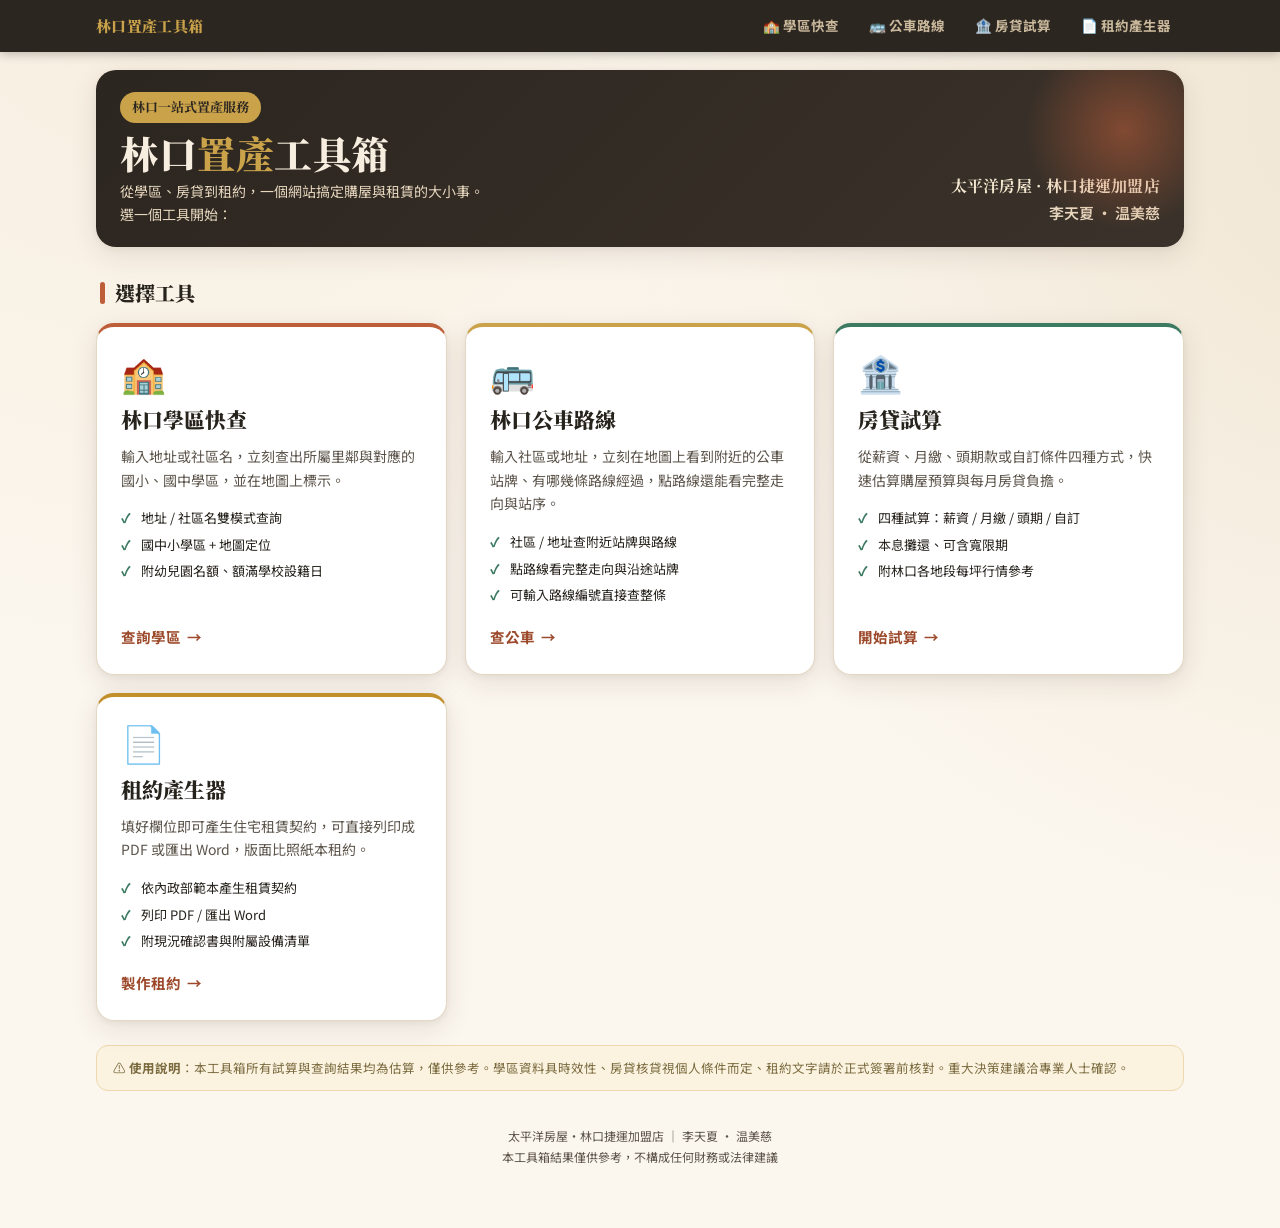
==== index.html @ cf3971d1 "網域:分享預覽卡og:url與備用網址改用自訂網域 swcasa.com(同步自 dev a373d3e)" ====
<!DOCTYPE html>
<html lang="zh-Hant">
<head>
<meta charset="UTF-8">
<meta name="viewport" content="width=device-width, initial-scale=1.0">
<title>林口置產工具箱 — 一站式置產服務</title>
<!-- 搜尋引擎描述 + LINE/FB 分享預覽卡（Open Graph） -->
<meta name="description" content="學區快查、公車路線、房貸試算、租約產生器，一個網站搞定林口購屋與租賃的大小事。太平洋房屋・林口捷運加盟店。">
<meta property="og:type" content="website">
<meta property="og:site_name" content="林口置產工具箱">
<meta property="og:locale" content="zh_TW">
<meta property="og:title" content="林口置產工具箱 — 一站式置產服務">
<meta property="og:description" content="學區快查、公車路線、房貸試算、租約產生器，一個網站搞定林口購屋與租賃的大小事。">
<meta property="og:url" content="https://swcasa.com/">
<link rel="preconnect" href="https://fonts.googleapis.com">
<link rel="preconnect" href="https://fonts.gstatic.com" crossorigin>
<link href="https://fonts.googleapis.com/css2?family=Noto+Sans+TC:wght@400;500;700;900&family=Noto+Serif+TC:wght@600;700;900&display=swap" rel="stylesheet">
<link rel="stylesheet" href="style.css">
<!-- 網站圖示：瀏覽器分頁小圖＋手機「加入主畫面」圖示；theme-color＝手機瀏覽器上方框色 -->
<link rel="icon" type="image/svg+xml" href="img/favicon.svg">
<link rel="apple-touch-icon" href="img/apple-touch-icon.png">
<meta name="theme-color" content="#BD5E39">
<!-- 流量統計（GoatCounter）：匿名計數、無 cookie；只在正式網站計數，本機 file:// 測試不會灌水 -->
<script>
if(location.protocol==='https:'){
  var _gc=document.createElement('script');
  _gc.async=true; _gc.src='https://gc.zgo.at/count.js';
  _gc.setAttribute('data-goatcounter','https://linkou-toolbox.goatcounter.com/count');
  document.head.appendChild(_gc);
}
</script>
<script>
/* 防同業以 iframe 內嵌冒用本工具（與學區頁一致） */
(function(){
  if(window.top===window.self)return;
  try{ if(window.top.location.hostname!==location.hostname){ window.top.location.href=location.href; } }
  catch(e){ window.top.location.href=location.href; }
})();
</script>
<style>
  /* 工具集首頁 — 工具卡片牆（沿用全站設計系統，僅補排版） */
  .tools-intro{font-size:14px;color:var(--ink-soft);margin:0 4px 4px;max-width:54ch}

  .tools-grid{display:grid;grid-template-columns:repeat(auto-fit,minmax(270px,1fr));gap:18px;margin-top:6px}

  /* 整張卡可點：用 <a> 包整張，hover 上浮 */
  .tool-card{display:flex;flex-direction:column;padding:26px 24px;text-decoration:none;color:inherit;
    border-top:4px solid var(--clay);transition:transform .18s, box-shadow .18s}
  .tool-card:hover{transform:translateY(-4px);box-shadow:0 14px 36px rgba(60,44,28,.16)}

  /* 三個工具各自的頂條色，呼應全站色系 */
  .tool-card.t-school{border-top-color:var(--clay)}
  .tool-card.t-bus{border-top-color:var(--gold)}
  .tool-card.t-loan{border-top-color:var(--teal)}
  .tool-card.t-rent{border-top-color:var(--amber)}

  .tool-card .tc-icon{font-size:36px;line-height:1;margin-bottom:14px}
  .tool-card h3{font-family:var(--serif);font-weight:900;font-size:21px;color:var(--ink);margin-bottom:8px}
  .tool-card .tc-desc{font-size:14px;color:var(--ink-soft);line-height:1.7;margin-bottom:16px}

  .tool-card ul{list-style:none;margin:0 0 20px;display:flex;flex-direction:column;gap:7px}
  .tool-card li{font-size:13px;color:var(--ink);padding-left:20px;position:relative;line-height:1.5}
  .tool-card li::before{content:"✓";position:absolute;left:0;top:0;color:var(--teal);font-weight:900}

  .tool-card .tc-go{margin-top:auto;font-weight:700;font-size:14.5px;color:var(--clay-d);
    display:inline-flex;align-items:center;gap:6px}
  .tool-card .tc-go .arr{transition:transform .18s}
  .tool-card:hover .tc-go .arr{transform:translateX(4px)}
</style>
</head>
<body>

<!-- 全站導覽列 -->
<nav class="site-nav">
  <div class="nav-inner">
    <a href="./" class="nav-logo">林口置產工具箱</a>
    <div class="nav-links">
      <a href="school/">🏫 學區快查</a>
      <a href="bus/">🚌 公車路線</a>
      <a href="mortgage/">🏦 房貸試算</a>
      <a href="rent/">📄 租約產生器</a>
    </div>
  </div>
</nav>

<div class="wrap">

  <header class="hero">
    <div>
      <span class="badge">林口一站式置產服務</span>
      <h1>林口<span class="mk">置產</span>工具箱</h1>
      <p>從學區、房貸到租約，一個網站搞定購屋與租賃的大小事。選一個工具開始：</p>
    </div>
    <div class="yr">
      <span class="yr-biz">太平洋房屋 · 林口捷運加盟店</span><span class="yr-nm">李天夏 · 温美慈</span>
    </div>
  </header>

  <div class="sec-title"><span class="bar"></span>選擇工具</div>

  <div class="tools-grid">

    <!-- 學區快查 -->
    <a class="panel tool-card t-school" href="school/">
      <div class="tc-icon">🏫</div>
      <h3>林口學區快查</h3>
      <div class="tc-desc">輸入地址或社區名，立刻查出所屬里鄰與對應的國小、國中學區，並在地圖上標示。</div>
      <ul>
        <li>地址 / 社區名雙模式查詢</li>
        <li>國中小學區 + 地圖定位</li>
        <li>附幼兒園名額、額滿學校設籍日</li>
      </ul>
      <span class="tc-go">查詢學區 <span class="arr">→</span></span>
    </a>

    <!-- 公車路線 -->
    <a class="panel tool-card t-bus" href="bus/">
      <div class="tc-icon">🚌</div>
      <h3>林口公車路線</h3>
      <div class="tc-desc">輸入社區或地址，立刻在地圖上看到附近的公車站牌、有哪幾條路線經過，點路線還能看完整走向與站序。</div>
      <ul>
        <li>社區 / 地址查附近站牌與路線</li>
        <li>點路線看完整走向與沿途站牌</li>
        <li>可輸入路線編號直接查整條</li>
      </ul>
      <span class="tc-go">查公車 <span class="arr">→</span></span>
    </a>

    <!-- 房貸試算 -->
    <a class="panel tool-card t-loan" href="mortgage/">
      <div class="tc-icon">🏦</div>
      <h3>房貸試算</h3>
      <div class="tc-desc">從薪資、月繳、頭期款或自訂條件四種方式，快速估算購屋預算與每月房貸負擔。</div>
      <ul>
        <li>四種試算：薪資 / 月繳 / 頭期 / 自訂</li>
        <li>本息攤還、可含寬限期</li>
        <li>附林口各地段每坪行情參考</li>
      </ul>
      <span class="tc-go">開始試算 <span class="arr">→</span></span>
    </a>

    <!-- 租約產生器 -->
    <a class="panel tool-card t-rent" href="rent/">
      <div class="tc-icon">📄</div>
      <h3>租約產生器</h3>
      <div class="tc-desc">填好欄位即可產生住宅租賃契約，可直接列印成 PDF 或匯出 Word，版面比照紙本租約。</div>
      <ul>
        <li>依內政部範本產生租賃契約</li>
        <li>列印 PDF / 匯出 Word</li>
        <li>附現況確認書與附屬設備清單</li>
      </ul>
      <span class="tc-go">製作租約 <span class="arr">→</span></span>
    </a>

  </div>

  <div class="disc" style="margin-top:24px">
    ⚠️ <b>使用說明</b>：本工具箱所有試算與查詢結果均為估算，僅供參考。學區資料具時效性、房貸核貸視個人條件而定、租約文字請於正式簽署前核對。重大決策建議洽專業人士確認。
  </div>

  <footer>
    太平洋房屋・林口捷運加盟店 ｜ 李天夏 · 温美慈<br>
    本工具箱結果僅供參考，不構成任何財務或法律建議
  </footer>

</div><!-- /wrap -->

<script src="internal-nav.js"></script>
</body>
</html>
---- style.css ----
/* ================================================
   林口置產工具箱 — 共用樣式
   包含：設計系統 CSS 變數、全站導覽列、共用元件
   ================================================ */

/* 設計系統 — CSS 變數 */
:root {
  --bg:#FBF6EE; --bg2:#F4ECDF; --ink:#26221C; --ink-soft:#5C544A;
  --line:#E4D8C5; --card:#FFFFFF;
  --clay:#BD5E39; --clay-d:#9C4A2B; --teal:#3C7A62; --teal-d:#2E5F4C;
  --amber:#C2902B; --red:#B23F2A; --gold:#C9A24A;
  --shadow:0 8px 28px rgba(60,44,28,.10), 0 2px 6px rgba(60,44,28,.06);
  --serif:"Noto Serif TC",serif;
  --sans:"Noto Sans TC","PingFang TC","Microsoft JhengHei",sans-serif;
}
*,*::before,*::after{box-sizing:border-box;margin:0;padding:0}
html,body{background:var(--bg);color:var(--ink);font-family:var(--sans);line-height:1.6;-webkit-font-smoothing:antialiased}
body{background-image:radial-gradient(circle at 12% -5%,#F7EEDF 0,transparent 42%),radial-gradient(circle at 110% 8%,#F0E5D2 0,transparent 46%)}

/* 全站導覽列 */
.site-nav{background:#2C2620;position:sticky;top:0;z-index:200;box-shadow:0 2px 10px rgba(0,0,0,.25)}
.nav-inner{max-width:1120px;margin:0 auto;padding:0 16px;display:flex;align-items:center;justify-content:space-between;height:52px}
.nav-logo{font-family:var(--serif);font-weight:900;font-size:15px;color:var(--gold);text-decoration:none;letter-spacing:.3px;flex-shrink:0}
.nav-links{display:flex;gap:4px;overflow-x:auto;min-width:0;-webkit-overflow-scrolling:touch;scrollbar-width:none}
.nav-links::-webkit-scrollbar{display:none}/* 手機:導覽列過寬時自己橫向滑動,不撐寬整頁 */
.nav-links a{color:#C9B89B;text-decoration:none;font-size:13.5px;font-weight:700;padding:6px 13px;border-radius:8px;transition:.15s;white-space:nowrap}
.nav-links a:hover{color:#F7EEDF;background:rgba(255,255,255,.08)}
.nav-links a.active{color:var(--gold);background:rgba(201,162,74,.15)}

/* 主容器 */
.wrap{max-width:1120px;margin:0 auto;padding:18px 16px 60px}

/* Hero 標頭 */
header.hero{display:flex;align-items:flex-end;justify-content:space-between;gap:16px;flex-wrap:wrap;
  padding:22px 24px;border-radius:20px;background:linear-gradient(135deg,#2C2620,#3a322a);
  color:#F7EEDF;box-shadow:var(--shadow);position:relative;overflow:hidden}
header.hero::after{content:"";position:absolute;right:-40px;top:-40px;width:200px;height:200px;border-radius:50%;
  background:radial-gradient(circle,rgba(189,94,57,.55),transparent 70%)}
.hero h1{font-family:var(--serif);font-weight:900;font-size:clamp(24px,5vw,38px);letter-spacing:.5px;line-height:1.15}
.hero h1 .mk{color:var(--gold)}
.hero p{color:#E7D7BE;font-size:14px;margin-top:6px;max-width:46ch}
.hero .badge{font-family:var(--serif);font-size:13px;font-weight:700;color:#2C2620;background:var(--gold);
  padding:5px 12px;border-radius:999px;display:inline-block;align-self:flex-start;margin-bottom:8px}
.hero .yr{text-align:right;line-height:1.6;color:#E7D7BE}
.hero .yr .yr-biz{display:block;font-family:var(--serif);font-size:16px;font-weight:700;color:#F3E6CE;letter-spacing:.3px}
.hero .yr .yr-nm{display:block;font-size:15px;font-weight:600;color:#E7D7BE;margin-top:3px}

/* 卡片 */
.panel{background:var(--card);border:1px solid var(--line);border-radius:18px;box-shadow:var(--shadow)}

/* 表單通用元件 */
.field{flex:1 1 240px;min-width:0}
label.lbl{display:block;font-size:12.5px;font-weight:700;color:var(--clay-d);margin-bottom:6px;letter-spacing:.3px}
input[type=text],select,input[type=number]{width:100%;padding:12px 14px;border:1.5px solid var(--line);border-radius:12px;
  font-family:var(--sans);font-size:15px;background:#FFFDF9;color:var(--ink);outline:none;transition:.18s}
input:focus,select:focus{border-color:var(--clay);box-shadow:0 0 0 3px rgba(189,94,57,.14)}

.btn{border:none;cursor:pointer;font-family:var(--sans);font-weight:700;font-size:15px;padding:12px 20px;
  border-radius:12px;background:var(--clay);color:#fff;transition:.18s;white-space:nowrap}
.btn:hover{background:var(--clay-d)}
.btn.ghost{background:#fff;color:var(--clay-d);border:1.5px solid var(--line)}
.btn.ghost:hover{border-color:var(--clay)}
.hint{font-size:12.5px;color:var(--ink-soft);margin-top:10px}

/* 區塊標題 */
.sec-title{font-family:var(--serif);font-weight:900;font-size:20px;margin:30px 4px 14px;display:flex;align-items:center;gap:10px}
.sec-title .bar{width:5px;height:22px;background:var(--clay);border-radius:3px}

/* Toast 訊息 */
.toast{position:fixed;left:50%;bottom:26px;transform:translateX(-50%) translateY(20px);background:var(--ink);
  color:#fff;padding:11px 20px;border-radius:999px;font-size:14px;opacity:0;pointer-events:none;transition:.3s;z-index:9999}
.toast.show{opacity:1;transform:translateX(-50%) translateY(0)}

/* 免責聲明區塊 */
.disc{background:#FBF3E0;border:1px solid #EBD8AE;border-radius:12px;padding:12px 16px;font-size:12.5px;color:#7a6a3e;margin-top:14px}

/* Footer */
footer{margin-top:34px;font-size:12px;color:var(--ink-soft);text-align:center;line-height:1.8}
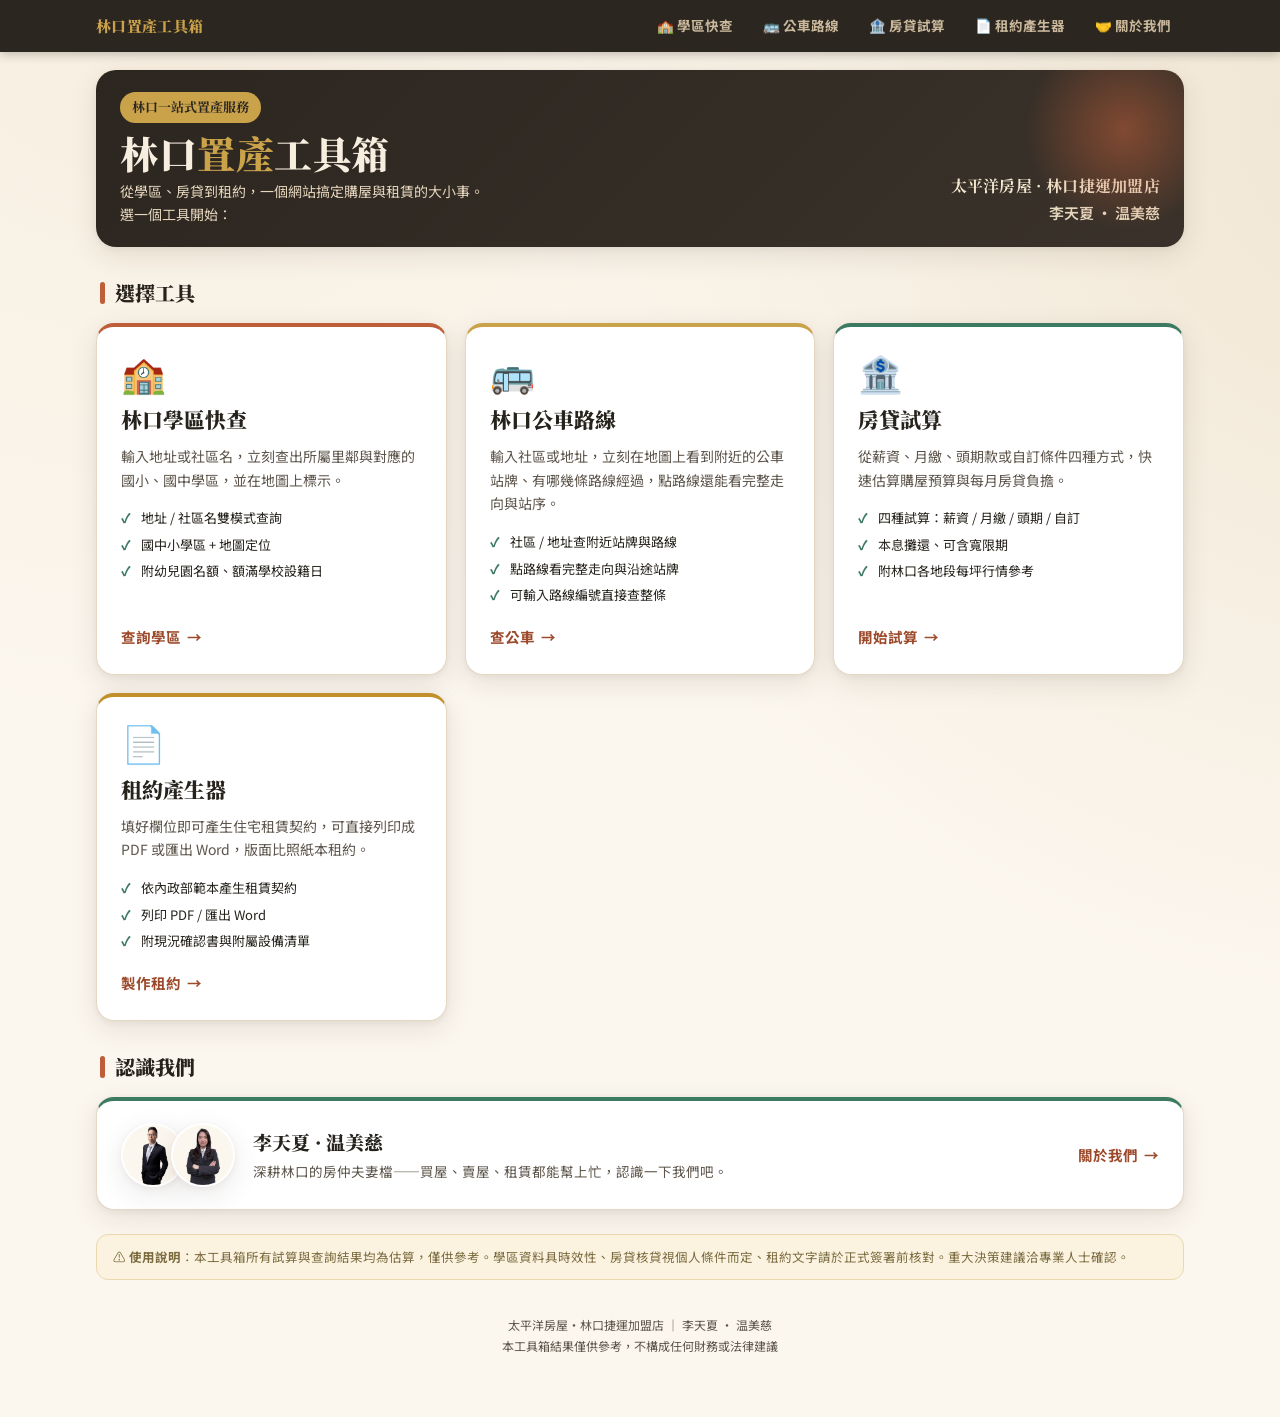
==== commit 7a4902a9: "學區115切換上線:全站改用新里鄰(社區+門牌依戶政對照表搬遷,LI依115一覽表重建,里界圖21里,免責文字);地圖里界改琥珀色;補同步「關於我們」頁(同步自 dev 54dd755+fd4cebd" ====
--- a/index.html
+++ b/index.html
@@ -66,6 +66,22 @@
     display:inline-flex;align-items:center;gap:6px}
   .tool-card .tc-go .arr{transition:transform .18s}
   .tool-card:hover .tc-go .arr{transform:translateX(4px)}
+
+  /* 認識我們卡：兩張大頭照＋一句話，整張可點連到 about/ */
+  .about-card{display:flex;align-items:center;gap:18px;padding:22px 24px;text-decoration:none;color:inherit;
+    border-top:4px solid var(--teal);transition:transform .18s, box-shadow .18s}
+  .about-card:hover{transform:translateY(-3px);box-shadow:0 14px 36px rgba(60,44,28,.16)}
+  .about-card .faces{display:flex;flex-shrink:0}
+  .about-card .faces img{width:64px;height:64px;border-radius:50%;object-fit:cover;object-position:50% 12%;
+    border:2.5px solid #fff;box-shadow:var(--shadow);background:var(--bg)}
+  .about-card .faces img+img{margin-left:-14px}
+  .about-card .ac-txt{flex:1 1 auto;min-width:0}
+  .about-card .ac-txt h3{font-family:var(--serif);font-weight:900;font-size:19px;color:var(--ink);margin-bottom:3px}
+  .about-card .ac-txt p{font-size:13.5px;color:var(--ink-soft);line-height:1.6}
+  .about-card .ac-go{flex-shrink:0;font-weight:700;font-size:14.5px;color:var(--clay-d);display:inline-flex;align-items:center;gap:6px}
+  .about-card .ac-go .arr{transition:transform .18s}
+  .about-card:hover .ac-go .arr{transform:translateX(4px)}
+  @media(max-width:560px){.about-card{flex-wrap:wrap}.about-card .ac-go{margin-left:auto}}
 </style>
 </head>
 <body>
@@ -79,6 +95,7 @@
       <a href="bus/">🚌 公車路線</a>
       <a href="mortgage/">🏦 房貸試算</a>
       <a href="rent/">📄 租約產生器</a>
+      <a href="about/">🤝 關於我們</a>
     </div>
   </div>
 </nav>
@@ -154,6 +171,21 @@
 
   </div>
 
+  <div class="sec-title"><span class="bar"></span>認識我們</div>
+
+  <!-- 認識我們：連到 about/ 簡介頁 -->
+  <a class="panel about-card" href="about/">
+    <span class="faces">
+      <img src="img/agent-lee.png" alt="李天夏" loading="lazy" onerror="this.style.display='none'">
+      <img src="img/agent-wen.png" alt="温美慈" loading="lazy" onerror="this.style.display='none'">
+    </span>
+    <span class="ac-txt">
+      <h3>李天夏 · 温美慈</h3>
+      <p>深耕林口的房仲夫妻檔——買屋、賣屋、租賃都能幫上忙，認識一下我們吧。</p>
+    </span>
+    <span class="ac-go">關於我們 <span class="arr">→</span></span>
+  </a>
+
   <div class="disc" style="margin-top:24px">
     ⚠️ <b>使用說明</b>：本工具箱所有試算與查詢結果均為估算，僅供參考。學區資料具時效性、房貸核貸視個人條件而定、租約文字請於正式簽署前核對。重大決策建議洽專業人士確認。
   </div>
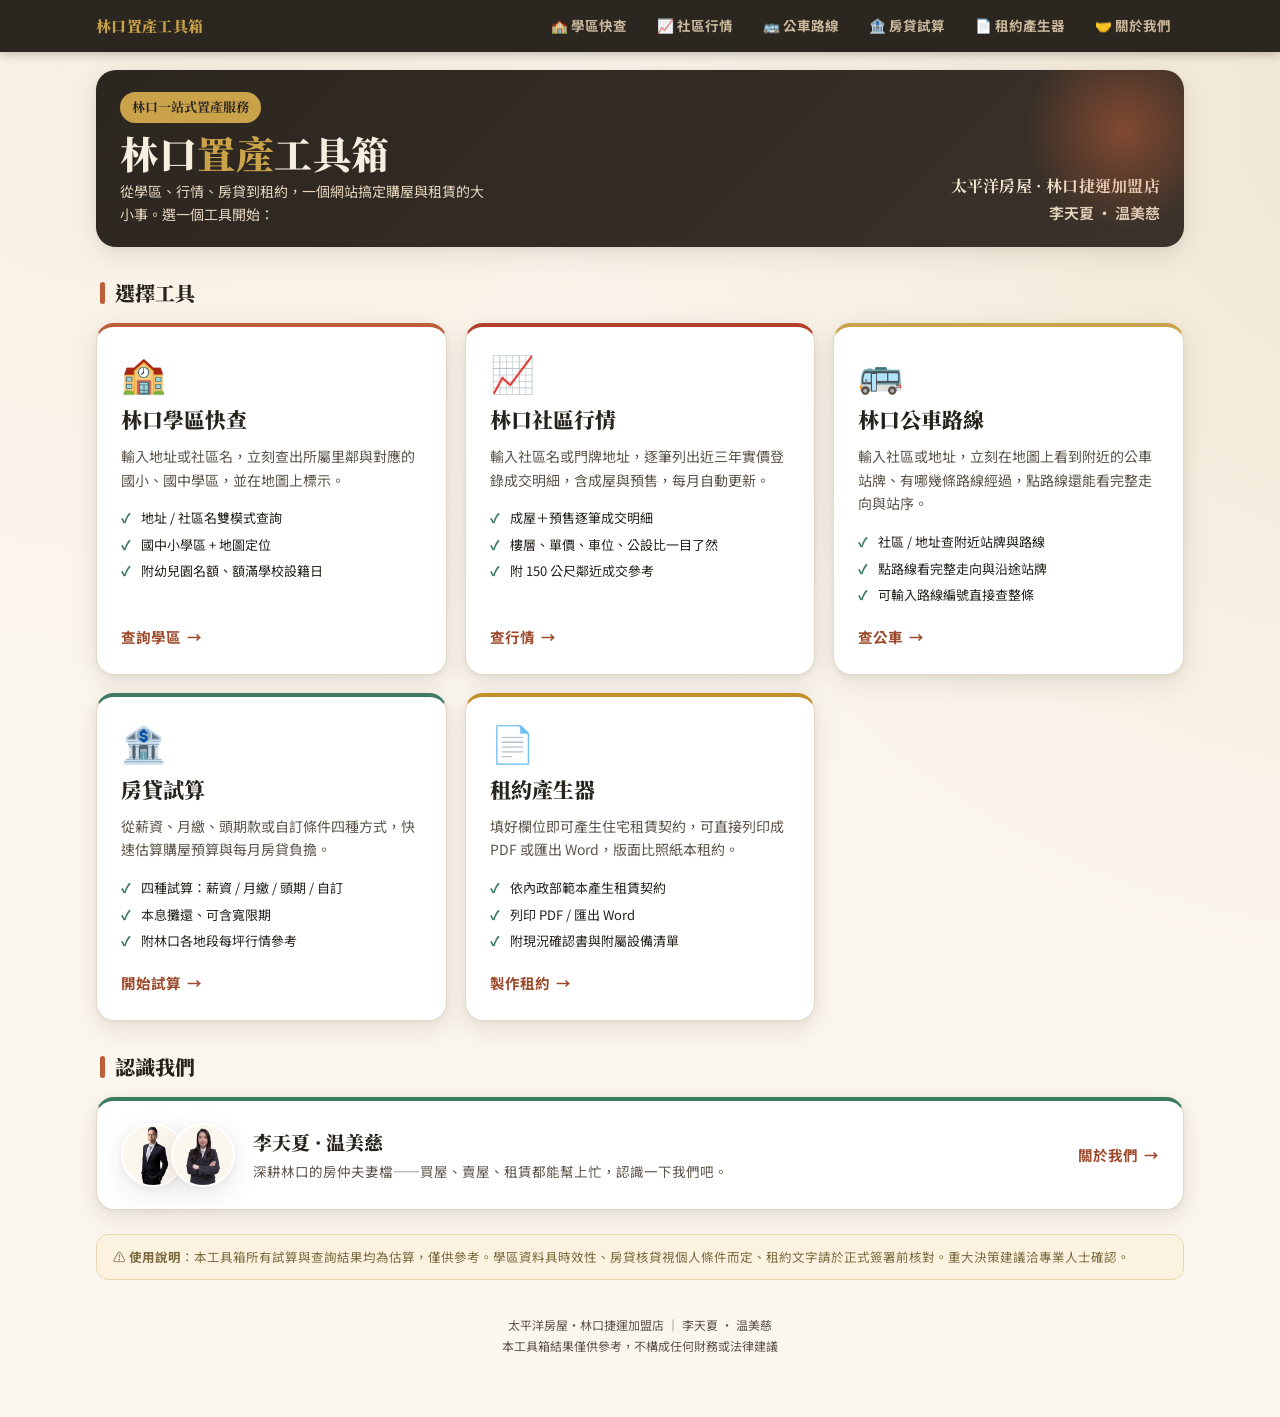
==== commit 6aa94b41: "行情頁:新增「社區行情」查詢(price/)+全站導覽接入+sitemap - price/index.html:近三年實價登錄逐筆明細(成屋+預售),社區/地址/建案名三種查法,   樣本不足自動放" ====
--- a/index.html
+++ b/index.html
@@ -5,12 +5,12 @@
 <meta name="viewport" content="width=device-width, initial-scale=1.0">
 <title>林口置產工具箱 — 一站式置產服務</title>
 <!-- 搜尋引擎描述 + LINE/FB 分享預覽卡（Open Graph） -->
-<meta name="description" content="學區快查、公車路線、房貸試算、租約產生器，一個網站搞定林口購屋與租賃的大小事。太平洋房屋・林口捷運加盟店。">
+<meta name="description" content="學區快查、社區行情、公車路線、房貸試算、租約產生器，一個網站搞定林口購屋與租賃的大小事。太平洋房屋・林口捷運加盟店。">
 <meta property="og:type" content="website">
 <meta property="og:site_name" content="林口置產工具箱">
 <meta property="og:locale" content="zh_TW">
 <meta property="og:title" content="林口置產工具箱 — 一站式置產服務">
-<meta property="og:description" content="學區快查、公車路線、房貸試算、租約產生器，一個網站搞定林口購屋與租賃的大小事。">
+<meta property="og:description" content="學區快查、社區行情、公車路線、房貸試算、租約產生器，一個網站搞定林口購屋與租賃的大小事。">
 <meta property="og:url" content="https://swcasa.com/">
 <link rel="preconnect" href="https://fonts.googleapis.com">
 <link rel="preconnect" href="https://fonts.gstatic.com" crossorigin>
@@ -50,6 +50,7 @@
 
   /* 三個工具各自的頂條色，呼應全站色系 */
   .tool-card.t-school{border-top-color:var(--clay)}
+  .tool-card.t-price{border-top-color:var(--red)}
   .tool-card.t-bus{border-top-color:var(--gold)}
   .tool-card.t-loan{border-top-color:var(--teal)}
   .tool-card.t-rent{border-top-color:var(--amber)}
@@ -92,6 +93,7 @@
     <a href="./" class="nav-logo">林口置產工具箱</a>
     <div class="nav-links">
       <a href="school/">🏫 學區快查</a>
+      <a href="price/">📈 社區行情</a>
       <a href="bus/">🚌 公車路線</a>
       <a href="mortgage/">🏦 房貸試算</a>
       <a href="rent/">📄 租約產生器</a>
@@ -106,7 +108,7 @@
     <div>
       <span class="badge">林口一站式置產服務</span>
       <h1>林口<span class="mk">置產</span>工具箱</h1>
-      <p>從學區、房貸到租約，一個網站搞定購屋與租賃的大小事。選一個工具開始：</p>
+      <p>從學區、行情、房貸到租約，一個網站搞定購屋與租賃的大小事。選一個工具開始：</p>
     </div>
     <div class="yr">
       <span class="yr-biz">太平洋房屋 · 林口捷運加盟店</span><span class="yr-nm">李天夏 · 温美慈</span>
@@ -128,6 +130,19 @@
         <li>附幼兒園名額、額滿學校設籍日</li>
       </ul>
       <span class="tc-go">查詢學區 <span class="arr">→</span></span>
+    </a>
+
+    <!-- 社區行情 -->
+    <a class="panel tool-card t-price" href="price/">
+      <div class="tc-icon">📈</div>
+      <h3>林口社區行情</h3>
+      <div class="tc-desc">輸入社區名或門牌地址，逐筆列出近三年實價登錄成交明細，含成屋與預售，每月自動更新。</div>
+      <ul>
+        <li>成屋＋預售逐筆成交明細</li>
+        <li>樓層、單價、車位、公設比一目了然</li>
+        <li>附 150 公尺鄰近成交參考</li>
+      </ul>
+      <span class="tc-go">查行情 <span class="arr">→</span></span>
     </a>
 
     <!-- 公車路線 -->
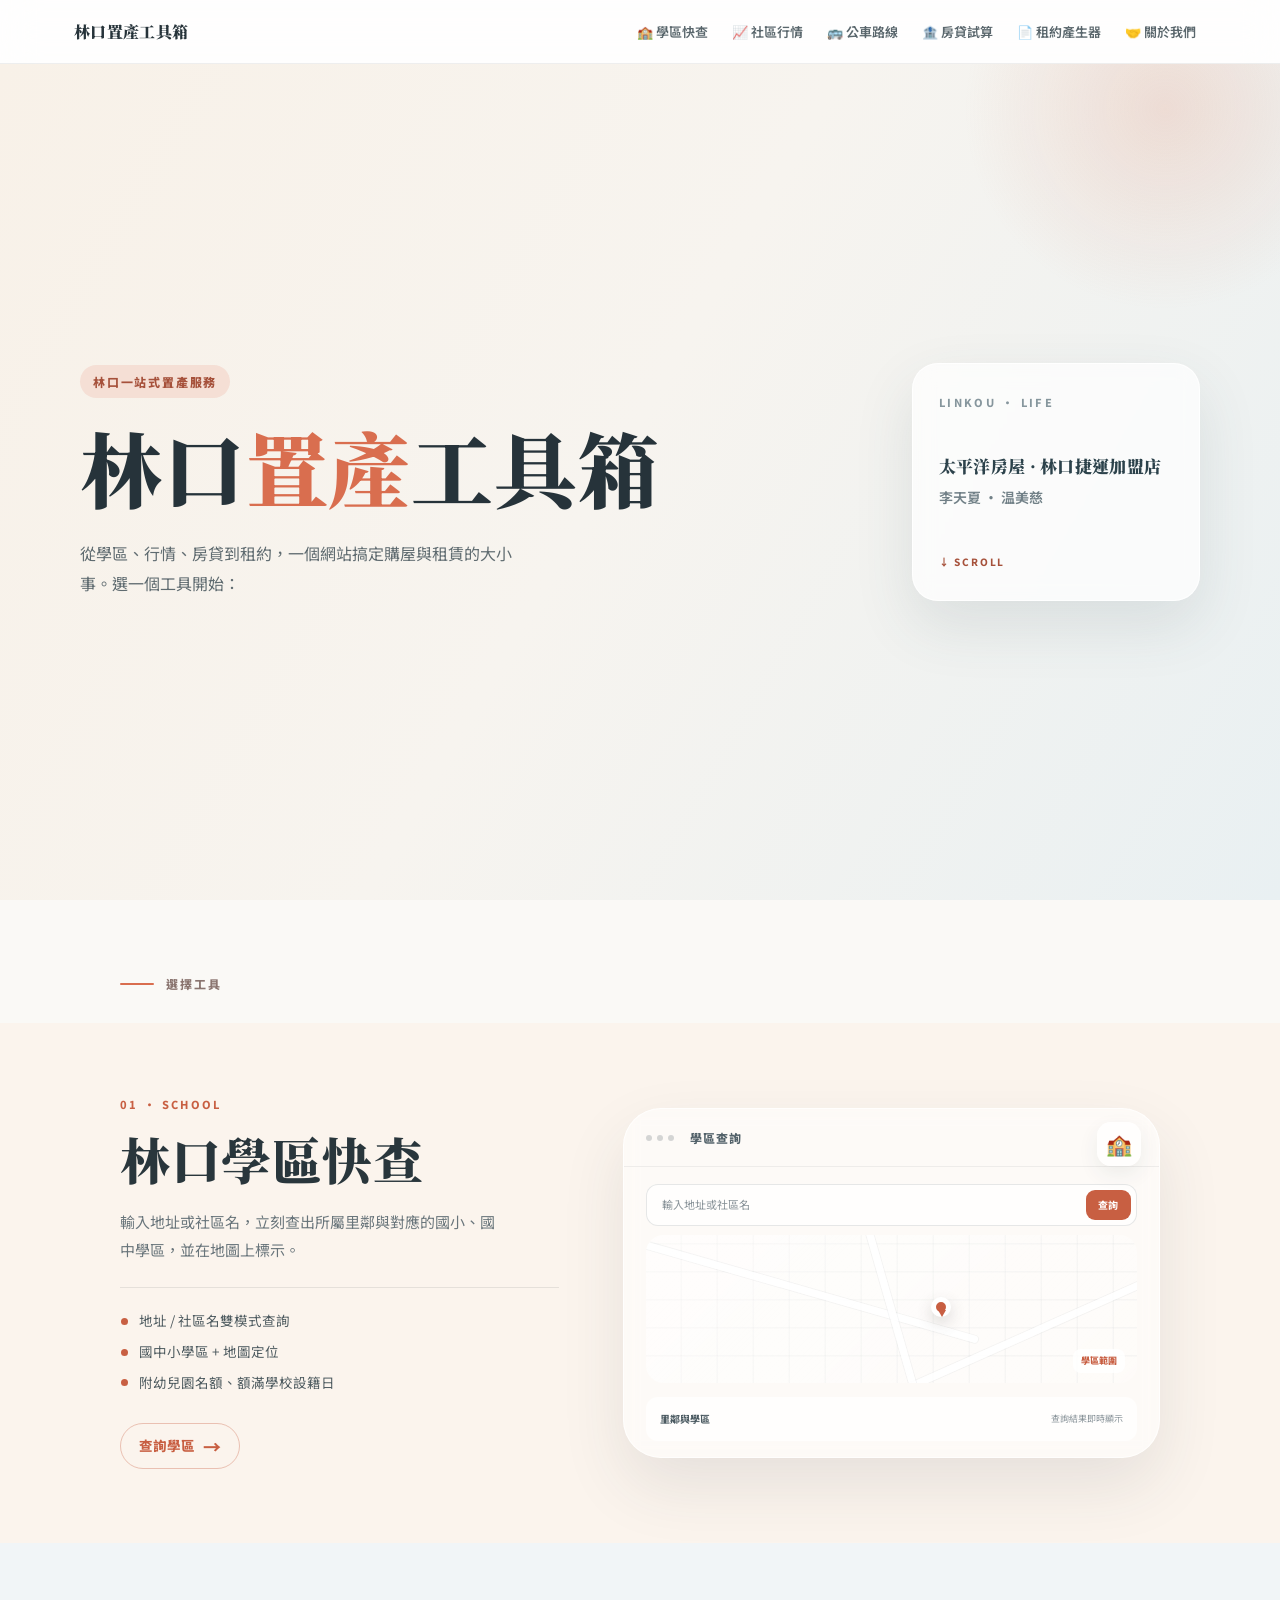
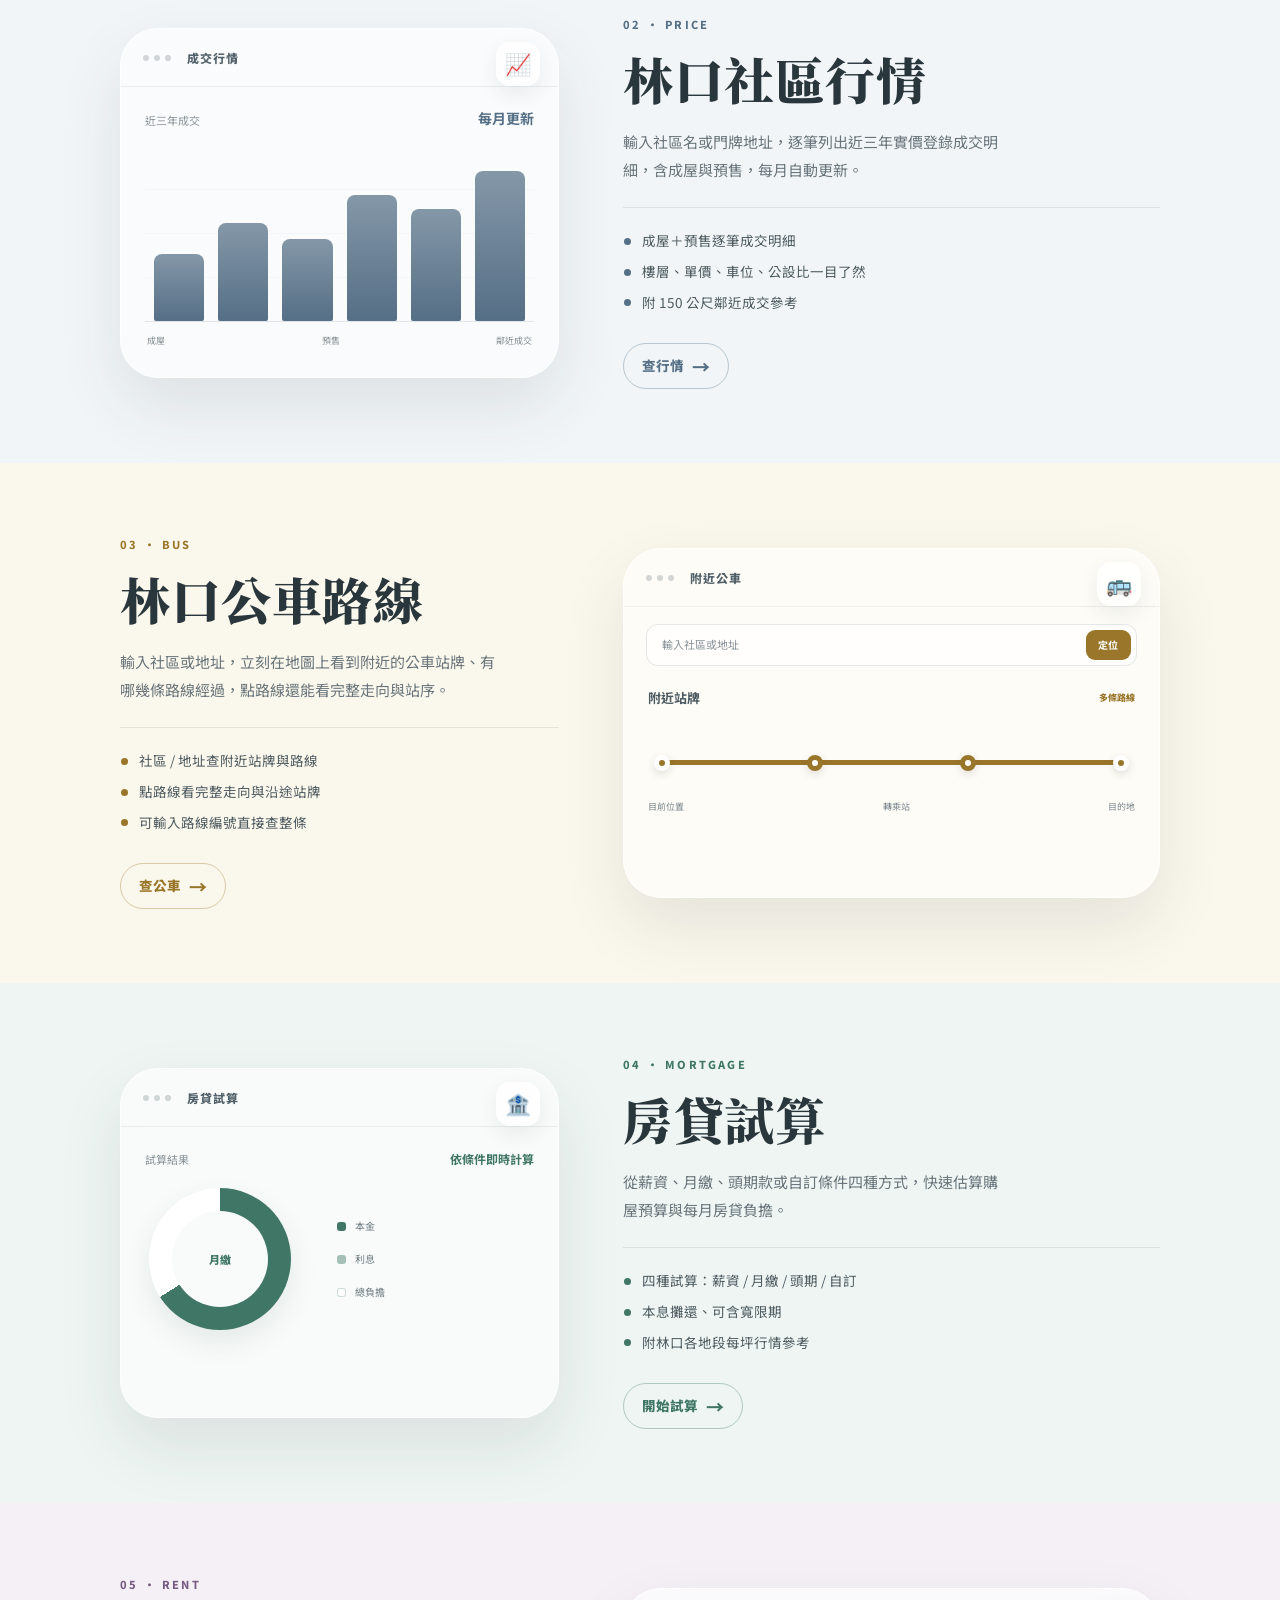
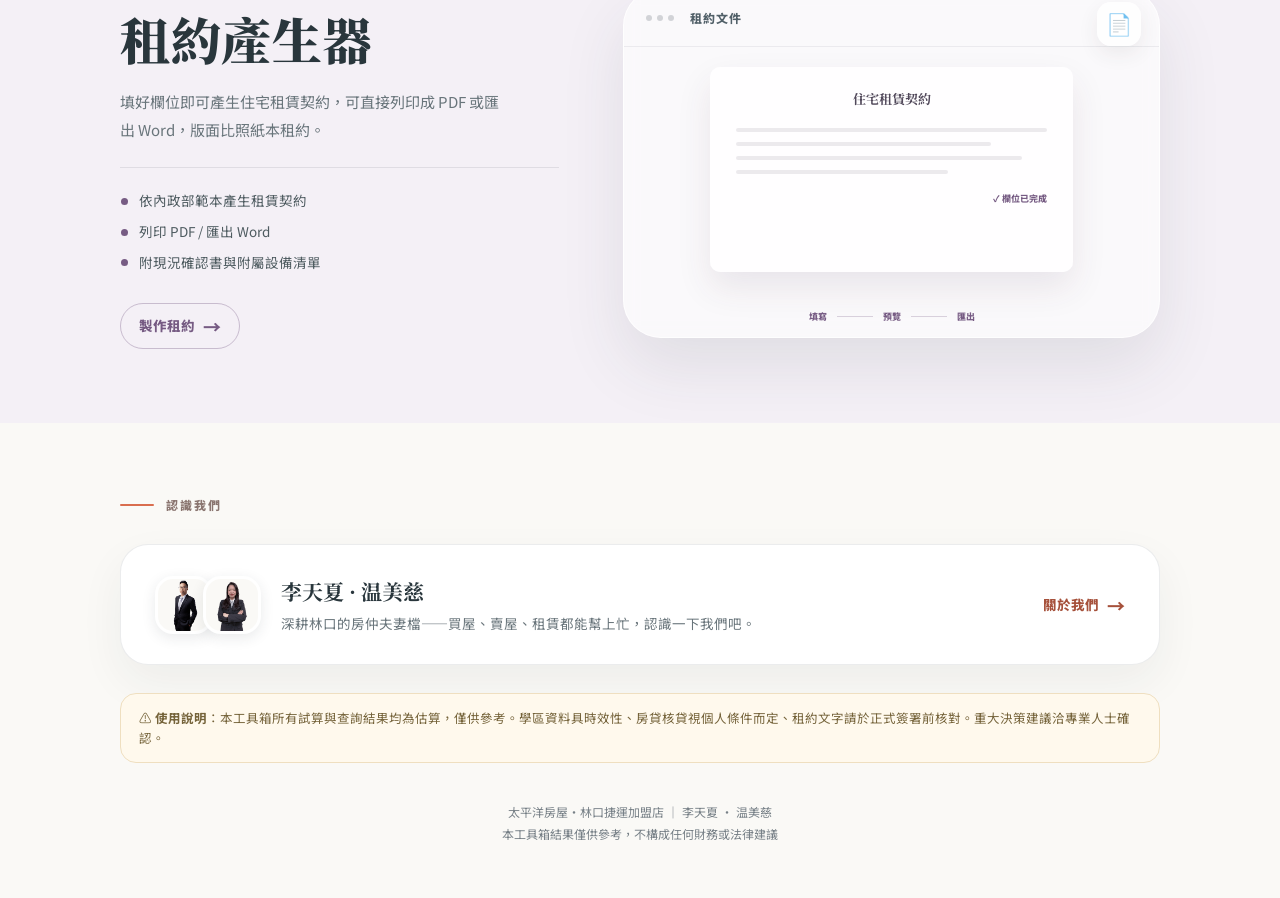
==== commit 1d371b6f: "全站視覺改版:套用新版設計系統(首頁/學區/行情/公車/房貸/租約/內部工具/分享頁) 沿用 my-project dev 13個commit:新版樣式表style-next.css、各工具頁換版面 " ====
--- a/index.html
+++ b/index.html
@@ -16,10 +16,11 @@
 <link rel="preconnect" href="https://fonts.gstatic.com" crossorigin>
 <link href="https://fonts.googleapis.com/css2?family=Noto+Sans+TC:wght@400;500;700;900&family=Noto+Serif+TC:wght@600;700;900&display=swap" rel="stylesheet">
 <link rel="stylesheet" href="style.css">
+<link rel="stylesheet" href="style-next.css">
 <!-- 網站圖示：瀏覽器分頁小圖＋手機「加入主畫面」圖示；theme-color＝手機瀏覽器上方框色 -->
 <link rel="icon" type="image/svg+xml" href="img/favicon.svg">
 <link rel="apple-touch-icon" href="img/apple-touch-icon.png">
-<meta name="theme-color" content="#BD5E39">
+<meta name="theme-color" content="#173647">
 <!-- 流量統計（GoatCounter）：匿名計數、無 cookie；只在正式網站計數，本機 file:// 測試不會灌水 -->
 <script>
 if(location.protocol==='https:'){
@@ -36,56 +37,11 @@
   try{ if(window.top.location.hostname!==location.hostname){ window.top.location.href=location.href; } }
   catch(e){ window.top.location.href=location.href; }
 })();
+/* 有 JavaScript 時才啟用滾動進場，避免關閉 JavaScript 後內容消失 */
+document.documentElement.classList.add('js');
 </script>
-<style>
-  /* 工具集首頁 — 工具卡片牆（沿用全站設計系統，僅補排版） */
-  .tools-intro{font-size:14px;color:var(--ink-soft);margin:0 4px 4px;max-width:54ch}
-
-  .tools-grid{display:grid;grid-template-columns:repeat(auto-fit,minmax(270px,1fr));gap:18px;margin-top:6px}
-
-  /* 整張卡可點：用 <a> 包整張，hover 上浮 */
-  .tool-card{display:flex;flex-direction:column;padding:26px 24px;text-decoration:none;color:inherit;
-    border-top:4px solid var(--clay);transition:transform .18s, box-shadow .18s}
-  .tool-card:hover{transform:translateY(-4px);box-shadow:0 14px 36px rgba(60,44,28,.16)}
-
-  /* 三個工具各自的頂條色，呼應全站色系 */
-  .tool-card.t-school{border-top-color:var(--clay)}
-  .tool-card.t-price{border-top-color:var(--red)}
-  .tool-card.t-bus{border-top-color:var(--gold)}
-  .tool-card.t-loan{border-top-color:var(--teal)}
-  .tool-card.t-rent{border-top-color:var(--amber)}
-
-  .tool-card .tc-icon{font-size:36px;line-height:1;margin-bottom:14px}
-  .tool-card h3{font-family:var(--serif);font-weight:900;font-size:21px;color:var(--ink);margin-bottom:8px}
-  .tool-card .tc-desc{font-size:14px;color:var(--ink-soft);line-height:1.7;margin-bottom:16px}
-
-  .tool-card ul{list-style:none;margin:0 0 20px;display:flex;flex-direction:column;gap:7px}
-  .tool-card li{font-size:13px;color:var(--ink);padding-left:20px;position:relative;line-height:1.5}
-  .tool-card li::before{content:"✓";position:absolute;left:0;top:0;color:var(--teal);font-weight:900}
-
-  .tool-card .tc-go{margin-top:auto;font-weight:700;font-size:14.5px;color:var(--clay-d);
-    display:inline-flex;align-items:center;gap:6px}
-  .tool-card .tc-go .arr{transition:transform .18s}
-  .tool-card:hover .tc-go .arr{transform:translateX(4px)}
-
-  /* 認識我們卡：兩張大頭照＋一句話，整張可點連到 about/ */
-  .about-card{display:flex;align-items:center;gap:18px;padding:22px 24px;text-decoration:none;color:inherit;
-    border-top:4px solid var(--teal);transition:transform .18s, box-shadow .18s}
-  .about-card:hover{transform:translateY(-3px);box-shadow:0 14px 36px rgba(60,44,28,.16)}
-  .about-card .faces{display:flex;flex-shrink:0}
-  .about-card .faces img{width:64px;height:64px;border-radius:50%;object-fit:cover;object-position:50% 12%;
-    border:2.5px solid #fff;box-shadow:var(--shadow);background:var(--bg)}
-  .about-card .faces img+img{margin-left:-14px}
-  .about-card .ac-txt{flex:1 1 auto;min-width:0}
-  .about-card .ac-txt h3{font-family:var(--serif);font-weight:900;font-size:19px;color:var(--ink);margin-bottom:3px}
-  .about-card .ac-txt p{font-size:13.5px;color:var(--ink-soft);line-height:1.6}
-  .about-card .ac-go{flex-shrink:0;font-weight:700;font-size:14.5px;color:var(--clay-d);display:inline-flex;align-items:center;gap:6px}
-  .about-card .ac-go .arr{transition:transform .18s}
-  .about-card:hover .ac-go .arr{transform:translateX(4px)}
-  @media(max-width:560px){.about-card{flex-wrap:wrap}.about-card .ac-go{margin-left:auto}}
-</style>
 </head>
-<body>
+<body class="home-page">
 
 <!-- 全站導覽列 -->
 <nav class="site-nav">
@@ -100,6 +56,7 @@
       <a href="about/">🤝 關於我們</a>
     </div>
   </div>
+  <span class="nav-progress" aria-hidden="true"></span>
 </nav>
 
 <div class="wrap">
@@ -107,7 +64,7 @@
   <header class="hero">
     <div>
       <span class="badge">林口一站式置產服務</span>
-      <h1>林口<span class="mk">置產</span>工具箱</h1>
+      <h1><span class="hero-title-line">林口<span class="mk">置產</span></span><span class="hero-title-line">工具箱</span></h1>
       <p>從學區、行情、房貸到租約，一個網站搞定購屋與租賃的大小事。選一個工具開始：</p>
     </div>
     <div class="yr">
@@ -121,7 +78,15 @@
 
     <!-- 學區快查 -->
     <a class="panel tool-card t-school" href="school/">
-      <div class="tc-icon">🏫</div>
+      <div class="tool-demo demo-school" aria-hidden="true">
+        <div class="demo-top"><span class="demo-dots"><i></i><i></i><i></i></span><b>學區查詢</b><span class="tc-icon">🏫</span></div>
+        <div class="demo-search"><span>輸入地址或社區名</span><strong>查詢</strong></div>
+        <div class="demo-map">
+          <i class="map-road r-one"></i><i class="map-road r-two"></i><i class="map-road r-three"></i>
+          <span class="map-pin"></span><span class="map-zone">學區範圍</span>
+        </div>
+        <div class="demo-result"><b>里鄰與學區</b><span>查詢結果即時顯示</span></div>
+      </div>
       <h3>林口學區快查</h3>
       <div class="tc-desc">輸入地址或社區名，立刻查出所屬里鄰與對應的國小、國中學區，並在地圖上標示。</div>
       <ul>
@@ -134,7 +99,15 @@
 
     <!-- 社區行情 -->
     <a class="panel tool-card t-price" href="price/">
-      <div class="tc-icon">📈</div>
+      <div class="tool-demo demo-price" aria-hidden="true">
+        <div class="demo-top"><span class="demo-dots"><i></i><i></i><i></i></span><b>成交行情</b><span class="tc-icon">📈</span></div>
+        <div class="demo-metric"><span>近三年成交</span><strong>每月更新</strong></div>
+        <div class="demo-bars">
+          <i style="--bar:38%"></i><i style="--bar:56%"></i><i style="--bar:47%"></i>
+          <i style="--bar:72%"></i><i style="--bar:64%"></i><i style="--bar:86%"></i>
+        </div>
+        <div class="demo-caption"><span>成屋</span><span>預售</span><span>鄰近成交</span></div>
+      </div>
       <h3>林口社區行情</h3>
       <div class="tc-desc">輸入社區名或門牌地址，逐筆列出近三年實價登錄成交明細，含成屋與預售，每月自動更新。</div>
       <ul>
@@ -147,7 +120,15 @@
 
     <!-- 公車路線 -->
     <a class="panel tool-card t-bus" href="bus/">
-      <div class="tc-icon">🚌</div>
+      <div class="tool-demo demo-bus" aria-hidden="true">
+        <div class="demo-top"><span class="demo-dots"><i></i><i></i><i></i></span><b>附近公車</b><span class="tc-icon">🚌</span></div>
+        <div class="demo-search"><span>輸入社區或地址</span><strong>定位</strong></div>
+        <div class="demo-route-label"><b>附近站牌</b><span>多條路線</span></div>
+        <div class="demo-route">
+          <i></i><i></i><i></i><i></i><span class="route-line"></span>
+        </div>
+        <div class="demo-stops"><span>目前位置</span><span>轉乘站</span><span>目的地</span></div>
+      </div>
       <h3>林口公車路線</h3>
       <div class="tc-desc">輸入社區或地址，立刻在地圖上看到附近的公車站牌、有哪幾條路線經過，點路線還能看完整走向與站序。</div>
       <ul>
@@ -160,7 +141,14 @@
 
     <!-- 房貸試算 -->
     <a class="panel tool-card t-loan" href="mortgage/">
-      <div class="tc-icon">🏦</div>
+      <div class="tool-demo demo-loan" aria-hidden="true">
+        <div class="demo-top"><span class="demo-dots"><i></i><i></i><i></i></span><b>房貸試算</b><span class="tc-icon">🏦</span></div>
+        <div class="demo-loan-summary"><span>試算結果</span><strong>依條件即時計算</strong></div>
+        <div class="demo-loan-grid">
+          <div class="loan-ring"><span>月繳</span></div>
+          <div class="loan-values"><p><i></i><span>本金</span></p><p><i></i><span>利息</span></p><p><i></i><span>總負擔</span></p></div>
+        </div>
+      </div>
       <h3>房貸試算</h3>
       <div class="tc-desc">從薪資、月繳、頭期款或自訂條件四種方式，快速估算購屋預算與每月房貸負擔。</div>
       <ul>
@@ -173,7 +161,13 @@
 
     <!-- 租約產生器 -->
     <a class="panel tool-card t-rent" href="rent/">
-      <div class="tc-icon">📄</div>
+      <div class="tool-demo demo-rent" aria-hidden="true">
+        <div class="demo-top"><span class="demo-dots"><i></i><i></i><i></i></span><b>租約文件</b><span class="tc-icon">📄</span></div>
+        <div class="demo-paper">
+          <b>住宅租賃契約</b><i></i><i></i><i></i><i></i><span>✓ 欄位已完成</span>
+        </div>
+        <div class="demo-steps"><span>填寫</span><i></i><span>預覽</span><i></i><span>匯出</span></div>
+      </div>
       <h3>租約產生器</h3>
       <div class="tc-desc">填好欄位即可產生住宅租賃契約，可直接列印成 PDF 或匯出 Word，版面比照紙本租約。</div>
       <ul>
@@ -212,6 +206,45 @@
 
 </div><!-- /wrap -->
 
+<script>
+/* 首頁視覺互動：導覽狀態、閱讀進度、Hero 輕微視差與分段進場 */
+(function(){
+  const nav=document.querySelector('.site-nav');
+  const progress=document.querySelector('.nav-progress');
+  const hero=document.querySelector('header.hero');
+  const reduceMotion=window.matchMedia('(prefers-reduced-motion: reduce)').matches;
+  let ticking=false;
+
+  function updateScrollVisuals(){
+    const y=window.scrollY||document.documentElement.scrollTop;
+    const max=document.documentElement.scrollHeight-window.innerHeight;
+    nav.classList.toggle('nav-scrolled',y>16);
+    progress.style.width=(max>0?Math.min(100,y/max*100):0)+'%';
+    if(!reduceMotion)hero.style.setProperty('--hero-shift',Math.min(38,y*.07)+'px');
+    ticking=false;
+  }
+
+  window.addEventListener('scroll',function(){
+    if(!ticking){requestAnimationFrame(updateScrollVisuals);ticking=true;}
+  },{passive:true});
+  updateScrollVisuals();
+
+  const stories=document.querySelectorAll('.tool-card');
+  if(reduceMotion||!('IntersectionObserver' in window)){
+    stories.forEach(function(story){story.classList.add('is-visible');});
+    return;
+  }
+  const observer=new IntersectionObserver(function(entries){
+    entries.forEach(function(entry){
+      if(entry.isIntersecting){
+        entry.target.classList.add('is-visible');
+        observer.unobserve(entry.target);
+      }
+    });
+  },{threshold:window.innerWidth<=640?.08:.16});
+  stories.forEach(function(story){observer.observe(story);});
+})();
+</script>
 <script src="internal-nav.js"></script>
 </body>
 </html>
--- a/style-next.css
+++ b/style-next.css
@@ -0,0 +1,2792 @@
+.home-page{--story-ink:#26333A;--story-muted:#69757B;--story-coral:#D96E4F;
+  background:#FAF9F6;background-image:none;color:var(--story-ink)}
+
+/* 淺色固定導覽列；往下滾後才增加陰影，避免回到原本深色橫條 */
+.home-page .site-nav{height:64px;background:rgba(255,255,255,.82);border-bottom:1px solid rgba(38,51,58,.08);
+  box-shadow:none;backdrop-filter:blur(18px);-webkit-backdrop-filter:blur(18px);transition:background .25s,box-shadow .25s}
+.home-page .site-nav.nav-scrolled{background:rgba(255,255,255,.96);box-shadow:0 10px 28px rgba(38,51,58,.08)}
+.home-page .nav-inner{max-width:1180px;height:64px;padding:0 24px}
+.home-page .nav-logo{font-family:var(--serif);font-size:16px;font-weight:900;letter-spacing:.02em;color:#26333A}
+.home-page .nav-links a{color:#59666C;font-size:13px;font-weight:600;padding:7px 10px;border-radius:999px}
+.home-page .nav-links a:hover,.home-page .nav-links a.active{color:#26333A;background:#F1EEE8}
+.nav-progress{position:absolute;left:0;bottom:-1px;width:0;height:2px;background:var(--story-coral);transition:width .08s linear}
+
+/* 取消舊版中央卡片容器，讓每一段能橫跨整個畫面 */
+.home-page .wrap{max-width:none;margin:0;padding:0}
+
+/* 首屏橫幅：暖白、霧藍與暖杏構成，不靠深色底製造存在感 */
+.home-page header.hero{--hero-shift:0px;min-height:calc(100vh - 64px);max-height:820px;margin:0;padding:80px max(28px,calc((100vw - 1120px)/2));
+  display:grid;grid-template-columns:minmax(0,1.45fr) minmax(280px,.55fr);align-items:center;gap:72px;border:0;border-radius:0;
+  background:linear-gradient(120deg,#F8F1E8 0%,#F7F4EF 48%,#E9F0F2 100%);color:var(--story-ink);box-shadow:none}
+.home-page header.hero::before{left:auto;right:6%;bottom:auto;top:16%;width:440px;height:440px;
+  background:radial-gradient(circle,rgba(132,178,193,.27) 0 25%,rgba(132,178,193,.1) 26% 47%,transparent 48%);
+  transform:translateY(var(--hero-shift));transition:transform .08s linear}
+.home-page header.hero::after{right:-100px;top:-170px;width:430px;height:430px;
+  background:radial-gradient(circle,rgba(222,142,115,.22),transparent 66%);transform:translateY(var(--hero-shift))}
+.home-page .hero>div:first-child{max-width:720px}
+.home-page .hero .badge{font-family:var(--sans);font-size:12px;font-weight:800;letter-spacing:.15em;color:#A6513B;
+  background:#F5DFD5;border:0;padding:7px 13px;margin-bottom:22px}
+.home-page .hero h1{max-width:9em;font-family:var(--serif);font-size:clamp(48px,7vw,82px);font-weight:900;
+  letter-spacing:.01em;line-height:1.14;color:#26333A}
+.home-page .hero h1 .mk{color:var(--story-coral)}
+.home-page .hero p{max-width:48ch;margin-top:24px;color:#5F6B70;font-size:16px;line-height:1.9}
+.home-page .hero .yr{position:relative;min-width:0;padding:30px 26px;text-align:left;border-radius:26px;
+  color:#56666D;background:rgba(255,255,255,.7);border:1px solid rgba(255,255,255,.82);
+  box-shadow:0 24px 60px rgba(56,83,92,.12);backdrop-filter:blur(10px);-webkit-backdrop-filter:blur(10px)}
+.home-page .hero .yr::before{content:"LINKOU · LIFE";display:block;margin-bottom:40px;font-size:11px;font-weight:800;
+  letter-spacing:.22em;color:#86969D}
+.home-page .hero .yr::after{content:"↓  SCROLL";display:block;margin-top:46px;font-size:10px;font-weight:800;
+  letter-spacing:.18em;color:#A6513B}
+.home-page .hero .yr .yr-biz{font-family:var(--serif);font-size:17px;font-weight:900;color:#2C424B}
+.home-page .hero .yr .yr-nm{font-size:14px;font-weight:600;color:#718087;margin-top:7px}
+
+.home-page .sec-title{max-width:1120px;margin:0 auto;padding:74px 0 30px;font-family:var(--sans);font-size:12px;
+  font-weight:800;letter-spacing:.18em;color:#8A7570;gap:12px}
+.home-page .sec-title .bar{width:34px;height:2px;background:var(--story-coral)}
+
+/* 五個工具改成五段全寬故事；資訊與視覺左右交錯 */
+.home-page .tools-grid{display:block;margin:0}
+.home-page .tool-card{--tone:#C85F42;--tint:#F0D6CA;width:100%;min-height:560px;margin:0;
+  padding:72px max(28px,calc((100vw - 1120px)/2));display:grid;grid-template-columns:minmax(0,1fr) minmax(360px,1fr);
+  grid-template-rows:auto auto auto auto;column-gap:82px;align-content:center;color:var(--story-ink);background:#FBF4ED;
+  border:0;border-radius:0;box-shadow:none;overflow:hidden;position:relative;text-decoration:none;transition:none}
+.home-page .tool-card:nth-child(n){min-height:560px;grid-column:auto}
+.home-page .tool-card::before{content:"";grid-column:2;grid-row:1/5;width:100%;height:390px;align-self:center;justify-self:stretch;
+  border-radius:52px;background:linear-gradient(145deg,rgba(255,255,255,.68),rgba(255,255,255,.18)),var(--tint);
+  box-shadow:0 30px 70px rgba(53,64,68,.09);position:relative;z-index:0}
+.home-page .tool-card::after{content:"";grid-column:2;grid-row:1/5;width:330px;height:330px;align-self:center;justify-self:center;
+  border-radius:50%;background:radial-gradient(circle,transparent 0 31%,rgba(255,255,255,.72) 32% 33%,transparent 34% 48%,rgba(255,255,255,.48) 49% 50%,transparent 51%);
+  position:relative;right:auto;top:auto;opacity:1;z-index:0;transition:transform .6s cubic-bezier(.2,.8,.2,1)}
+.home-page .tool-card>*{position:relative;z-index:1}
+.home-page .tool-card h3,.home-page .tool-card .tc-desc,.home-page .tool-card ul,.home-page .tool-card .tc-go{grid-column:1}
+.home-page .tool-card h3{grid-row:1;font-family:var(--serif);font-size:clamp(36px,4vw,50px);font-weight:900;
+  letter-spacing:.01em;line-height:1.25;color:#29363C;margin:0 0 18px}
+.home-page .tool-card h3::before{display:block;margin-bottom:16px;font-family:var(--sans);font-size:11px;font-weight:800;
+  letter-spacing:.2em;color:var(--tone)}
+.home-page .tool-card.t-school h3::before{content:"01 · SCHOOL"}
+.home-page .tool-card.t-price h3::before{content:"02 · PRICE"}
+.home-page .tool-card.t-bus h3::before{content:"03 · BUS"}
+.home-page .tool-card.t-loan h3::before{content:"04 · MORTGAGE"}
+.home-page .tool-card.t-rent h3::before{content:"05 · RENT"}
+.home-page .tool-card .tc-desc{grid-row:2;max-width:48ch;margin:0 0 24px;color:var(--story-muted);font-size:15px;line-height:1.85}
+.home-page .tool-card ul{grid-row:3;margin:0 0 30px;padding:22px 0 0;border-top:1px solid rgba(38,51,58,.1);
+  display:flex;flex-direction:column;gap:9px;list-style:none}
+.home-page .tool-card li{position:relative;font-size:13.5px;color:#4E5B60;padding-left:19px;line-height:1.6}
+.home-page .tool-card li::before{content:"";position:absolute;left:1px;width:7px;height:7px;top:.58em;border-radius:50%;background:var(--tone)}
+.home-page .tool-card .tc-go{grid-row:4;margin:0;width:max-content;padding:11px 18px;border:1px solid color-mix(in srgb,var(--tone) 35%,transparent);
+  border-radius:999px;color:var(--tone);font-size:13.5px;font-weight:800;display:inline-flex;align-items:center;gap:8px;
+  transition:background .2s,color .2s}
+.home-page .tool-card .tc-icon{grid-column:2;grid-row:1/5;align-self:center;justify-self:center;width:156px;height:156px;
+  margin:0;border-radius:50%;background:rgba(255,255,255,.72);font-size:64px;box-shadow:0 18px 45px rgba(53,64,68,.11);
+  transition:transform .55s cubic-bezier(.2,.8,.2,1),box-shadow .3s}
+.home-page .tool-card:hover{transform:none;box-shadow:none}
+.home-page .tool-card:hover::after{transform:rotate(12deg) scale(1.06)}
+.home-page .tool-card:hover .tc-icon{transform:translateY(-8px) rotate(-2deg);box-shadow:0 25px 55px rgba(53,64,68,.15)}
+.home-page .tool-card:hover .tc-go{background:var(--tone);color:#fff}
+.home-page .tool-card .tc-go .arr,.home-page .about-card .ac-go .arr{font-size:18px;line-height:1;transition:transform .22s}
+.home-page .tool-card:hover .tc-go .arr,.home-page .about-card:hover .ac-go .arr{transform:translateX(5px)}
+.home-page .tool-card:focus-visible,.home-page .about-card:focus-visible{outline:3px solid rgba(217,110,79,.4);outline-offset:4px}
+
+.home-page .tool-card.t-school{--tone:#C85F42;--tint:#EECFC1;background:#FBF4ED}
+.home-page .tool-card.t-price{--tone:#556F86;--tint:#D7E3EA;background:#F1F5F7}
+.home-page .tool-card.t-bus{--tone:#9A762A;--tint:#E9DCB4;background:#FAF7EC}
+.home-page .tool-card.t-loan{--tone:#3F7665;--tint:#CDE0D9;background:#EEF5F2}
+.home-page .tool-card.t-rent{--tone:#765B83;--tint:#DDD2E4;background:#F4F0F6}
+
+/* 偶數段落交換左右位置，形成像範例網站的一段一景節奏 */
+.home-page .tool-card.t-price::before,.home-page .tool-card.t-price::after,
+.home-page .tool-card.t-loan::before,.home-page .tool-card.t-loan::after,
+.home-page .tool-card.t-price .tc-icon,.home-page .tool-card.t-loan .tc-icon{grid-column:1}
+.home-page .tool-card.t-price h3,.home-page .tool-card.t-price .tc-desc,.home-page .tool-card.t-price ul,.home-page .tool-card.t-price .tc-go,
+.home-page .tool-card.t-loan h3,.home-page .tool-card.t-loan .tc-desc,.home-page .tool-card.t-loan ul,.home-page .tool-card.t-loan .tc-go{grid-column:2}
+
+/* 滾到畫面才依序進場；內容本身仍保持可讀與可點 */
+.js .home-page .tool-card h3,.js .home-page .tool-card .tc-desc,.js .home-page .tool-card ul,
+.js .home-page .tool-card .tc-go,.js .home-page .tool-card .tc-icon,.js .home-page .tool-card::before{
+  opacity:0;transform:translateY(28px);transition:opacity .7s cubic-bezier(.2,.8,.2,1),transform .7s cubic-bezier(.2,.8,.2,1)}
+.js .home-page .tool-card.is-visible h3,.js .home-page .tool-card.is-visible .tc-desc,.js .home-page .tool-card.is-visible ul,
+.js .home-page .tool-card.is-visible .tc-go,.js .home-page .tool-card.is-visible .tc-icon,.js .home-page .tool-card.is-visible::before{
+  opacity:1;transform:translateY(0)}
+.js .home-page .tool-card .tc-desc{transition-delay:.08s}.js .home-page .tool-card ul{transition-delay:.15s}
+.js .home-page .tool-card .tc-go{transition-delay:.22s}.js .home-page .tool-card .tc-icon{transition-delay:.12s}
+.js .home-page .tool-card::before{transition-delay:.04s}
+.js .home-page .tool-card.is-visible:hover .tc-icon{transform:translateY(-8px) rotate(-2deg)}
+
+/* 關於我們與免責資訊收在較安靜的結尾 */
+.home-page .tools-grid+.sec-title{padding-top:72px}
+.home-page .about-card{max-width:1120px;margin:0 auto;padding:30px 34px;display:flex;align-items:center;gap:20px;
+  color:inherit;text-decoration:none;border-radius:28px;background:#fff;border:1px solid rgba(38,51,58,.09);
+  box-shadow:0 18px 45px rgba(38,51,58,.06);transition:transform .22s,border-color .22s,box-shadow .22s}
+.home-page .about-card:hover{transform:translateY(-3px);border-color:rgba(38,51,58,.18);box-shadow:0 22px 52px rgba(38,51,58,.09)}
+.home-page .about-card .faces{display:flex;flex-shrink:0}
+.home-page .about-card .faces img{width:58px;height:58px;border-radius:18px;object-fit:cover;object-position:50% 12%;
+  border:3px solid #fff;box-shadow:0 4px 14px rgba(38,51,58,.1);background:#FAF9F6}
+.home-page .about-card .faces img+img{margin-left:-10px}
+.home-page .about-card .ac-txt{flex:1 1 auto;min-width:0}
+.home-page .about-card .ac-txt h3{margin-bottom:3px;font-family:var(--serif);font-size:21px;color:#29363C}
+.home-page .about-card .ac-txt p{font-size:13.5px;color:var(--story-muted);line-height:1.65}
+.home-page .about-card .ac-go{flex-shrink:0;color:#A6513B;font-size:13.5px;font-weight:800;display:inline-flex;align-items:center;gap:8px}
+.home-page .disc{max-width:1120px;margin:28px auto 0!important;padding:14px 18px;background:#FFF9ED;border-color:#EFDFC0;
+  border-radius:16px;color:#75633A}
+.home-page footer{max-width:1120px;margin:38px auto 0;padding-bottom:54px;color:#778087}
+
+@media(prefers-reduced-motion:reduce){
+  .nav-progress,.home-page header.hero::before,.home-page header.hero::after{transition:none!important;transform:none!important}
+  .js .home-page .tool-card *,.js .home-page .tool-card::before,.js .home-page .tool-card::after{
+    opacity:1!important;transform:none!important;transition:none!important;animation:none!important}
+}
+@media(max-width:900px){
+  .home-page header.hero{min-height:680px;max-height:none;grid-template-columns:1fr;gap:38px;padding:72px 34px}
+  .home-page .hero .yr{max-width:480px}.home-page .hero .yr::before{margin-bottom:24px}.home-page .hero .yr::after{margin-top:28px}
+  .home-page .sec-title{padding-left:28px;padding-right:28px}
+  .home-page .tool-card,.home-page .tool-card:nth-child(n){min-height:540px;padding:64px 34px;column-gap:46px;grid-template-columns:minmax(0,1fr) minmax(280px,.8fr)}
+  .home-page .tool-card::before{height:340px}.home-page .tool-card .tc-icon{width:138px;height:138px;font-size:56px}
+  .home-page .about-card,.home-page .disc{margin-left:28px!important;margin-right:28px!important}
+}
+@media(max-width:640px){
+  .home-page .site-nav{height:56px}.home-page .nav-inner{height:56px;padding:0 16px}.home-page .nav-logo{font-size:14px}
+  .home-page header.hero{min-height:650px;display:block;padding:68px 20px 54px}
+  .home-page header.hero::before{right:-120px;top:34%;width:360px;height:360px}
+  .home-page .hero h1{max-width:none;font-size:clamp(42px,12.5vw,54px);line-height:1.22}.home-page .hero p{font-size:14px}
+  .home-page .hero-title-line{display:block;white-space:nowrap}
+  .home-page .hero .yr{margin-top:48px;padding:22px;border-radius:22px}
+  .home-page .sec-title{padding:54px 20px 22px}
+  .home-page .tool-card,.home-page .tool-card:nth-child(n){min-height:auto;display:flex;flex-direction:column;padding:54px 20px 60px;background:var(--section-bg)}
+  .home-page .tool-card::before{content:"";position:absolute;left:20px;right:20px;top:48px;width:auto;height:220px;border-radius:30px}
+  .home-page .tool-card::after{position:absolute;left:50%;top:48px;width:210px;height:210px;transform:translateX(-50%)}
+  .home-page .tool-card .tc-icon{order:0;width:112px;height:112px;margin:52px auto 82px;font-size:46px;flex:0 0 auto}
+  .home-page .tool-card h3{order:1;font-size:36px}.home-page .tool-card .tc-desc{order:2;font-size:14px}
+  .home-page .tool-card ul{order:3;width:100%}.home-page .tool-card .tc-go{order:4}
+  .home-page .tool-card.t-school{--section-bg:#FBF4ED}.home-page .tool-card.t-price{--section-bg:#F1F5F7}
+  .home-page .tool-card.t-bus{--section-bg:#FAF7EC}.home-page .tool-card.t-loan{--section-bg:#EEF5F2}.home-page .tool-card.t-rent{--section-bg:#F4F0F6}
+  /* 手機動畫幅度加大：圖塊滑入、圖示彈入、文字分批上移 */
+  .js .home-page .tool-card::before{transform:translateX(34px);transition-duration:.78s}
+  .js .home-page .tool-card.t-price::before,.js .home-page .tool-card.t-loan::before{transform:translateX(-34px)}
+  .js .home-page .tool-card.is-visible::before{transform:translateX(0)}
+  .js .home-page .tool-card h3,.js .home-page .tool-card .tc-desc,
+  .js .home-page .tool-card ul,.js .home-page .tool-card .tc-go{transform:translateY(38px)}
+  .js .home-page .tool-card.is-visible h3,.js .home-page .tool-card.is-visible .tc-desc,
+  .js .home-page .tool-card.is-visible ul,.js .home-page .tool-card.is-visible .tc-go{transform:translateY(0)}
+  .js .home-page .tool-card .tc-icon{transform:scale(.72) rotate(-9deg)}
+  .js .home-page .tool-card::after{opacity:0}
+  .js .home-page .tool-card.is-visible .tc-icon{animation:mobile-icon-pop .82s .08s both}
+  .js .home-page .tool-card.is-visible::after{animation:mobile-ring-in .95s .05s both}
+  @keyframes mobile-icon-pop{
+    0%{opacity:0;transform:scale(.72) rotate(-9deg)}
+    68%{opacity:1;transform:scale(1.06) rotate(2deg)}
+    100%{opacity:1;transform:scale(1) rotate(0)}
+  }
+  @keyframes mobile-ring-in{
+    from{opacity:0;transform:translateX(-50%) rotate(-18deg) scale(.82)}
+    to{opacity:1;transform:translateX(-50%) rotate(0) scale(1)}
+  }
+  .home-page .tool-card:hover::after{transform:translateX(-50%) rotate(8deg) scale(1.04)}
+  .home-page .about-card{margin-left:14px!important;margin-right:14px!important;padding:22px;flex-wrap:wrap}
+  .home-page .about-card .ac-go{margin-left:auto}.home-page .disc{margin-left:14px!important;margin-right:14px!important}
+  .home-page footer{padding-left:18px;padding-right:18px}
+}
+
+/* ==================================================
+ 工具介面縮影：以具體資訊補足視覺內容
+ ================================================== */
+.home-page .sec-title{max-width:1040px}
+.home-page .tool-card,.home-page .tool-card:nth-child(n){min-height:520px;
+  padding:64px max(28px,calc((100vw - 1040px)/2));grid-template-columns:minmax(0,45fr) minmax(400px,55fr);
+  column-gap:64px}
+.home-page .tool-card::before,.home-page .tool-card::after{display:none}
+
+.tool-demo{grid-column:2;grid-row:1/5;align-self:center;width:100%;height:350px;position:relative;overflow:hidden;
+  border:1px solid rgba(255,255,255,.76);border-radius:38px;background:rgba(255,255,255,.58);
+  box-shadow:0 28px 65px rgba(48,63,69,.1);color:#425058;backdrop-filter:blur(8px);-webkit-backdrop-filter:blur(8px)}
+.home-page .tool-card.t-price .tool-demo,.home-page .tool-card.t-loan .tool-demo{grid-column:1}
+.tool-demo .demo-top{height:58px;padding:0 22px;display:flex;align-items:center;gap:12px;border-bottom:1px solid rgba(55,70,77,.08)}
+.tool-demo .demo-top b{font-size:12px;font-weight:800;letter-spacing:.08em;color:#526169}
+.demo-dots{display:flex;gap:5px;margin-right:4px}
+.demo-dots i{display:block;width:6px;height:6px;border-radius:50%;background:rgba(63,78,86,.22)}
+.home-page .tool-card .tool-demo .tc-icon{position:absolute;right:18px;top:13px;width:44px;height:44px;margin:0;
+  display:grid;place-items:center;border-radius:14px;background:rgba(255,255,255,.76);font-size:21px;
+  box-shadow:0 8px 20px rgba(48,63,69,.08);z-index:4}
+
+.demo-search{height:42px;margin:17px 22px 0;padding:0 5px 0 15px;display:flex;align-items:center;justify-content:space-between;
+  border:1px solid rgba(55,70,77,.12);border-radius:12px;background:rgba(255,255,255,.68);font-size:11px;color:#879197}
+.demo-search strong{padding:7px 12px;border-radius:9px;background:var(--tone);color:#fff;font-size:10px;letter-spacing:.06em}
+
+/* 學區縮影：道路、定位點與查詢結果 */
+.demo-map{position:absolute;left:22px;right:22px;top:126px;bottom:74px;overflow:hidden;border-radius:18px;
+  background:linear-gradient(135deg,rgba(255,255,255,.62),rgba(255,255,255,.2)),
+    repeating-linear-gradient(0deg,transparent 0 26px,rgba(80,102,109,.06) 27px 28px),
+    repeating-linear-gradient(90deg,transparent 0 34px,rgba(80,102,109,.06) 35px 36px)}
+.map-road{position:absolute;height:7px;border-radius:99px;background:rgba(255,255,255,.88);box-shadow:0 0 0 1px rgba(71,88,96,.05)}
+.map-road.r-one{width:75%;left:-6%;top:34%;transform:rotate(16deg)}
+.map-road.r-two{width:68%;right:-8%;bottom:25%;transform:rotate(-24deg)}
+.map-road.r-three{width:55%;left:23%;top:54%;transform:rotate(74deg)}
+.map-pin{position:absolute;left:58%;top:42%;width:20px;height:20px;border:5px solid #fff;border-radius:50%;background:var(--tone);
+  box-shadow:0 6px 16px rgba(72,59,54,.2)}
+.map-pin::after{content:"";position:absolute;left:2px;bottom:-9px;border:4px solid transparent;border-top:7px solid var(--tone)}
+.map-zone{position:absolute;right:12px;bottom:10px;padding:5px 8px;border-radius:8px;background:rgba(255,255,255,.82);
+  font-size:9px;font-weight:800;color:var(--tone)}
+.demo-result{position:absolute;left:22px;right:22px;bottom:16px;height:44px;padding:0 14px;display:flex;align-items:center;justify-content:space-between;
+  border-radius:12px;background:rgba(255,255,255,.72)}
+.demo-result b{font-size:10px;color:#4B5A61}.demo-result span{font-size:9px;color:#899399}
+
+/* 行情縮影：摘要與成交柱狀圖 */
+.demo-metric{margin:20px 24px 0;display:flex;align-items:flex-end;justify-content:space-between}
+.demo-metric span{font-size:11px;color:#899399}.demo-metric strong{font-size:14px;color:var(--tone)}
+.demo-bars{height:175px;margin:17px 24px 0;padding:0 9px;display:flex;align-items:flex-end;gap:14px;
+  border-bottom:1px solid rgba(55,70,77,.12);background:repeating-linear-gradient(0deg,transparent 0 43px,rgba(69,88,97,.06) 44px)}
+.demo-bars i{flex:1;height:var(--bar);min-width:12px;border-radius:8px 8px 2px 2px;
+  background:linear-gradient(180deg,color-mix(in srgb,var(--tone) 72%,white),var(--tone));transform-origin:bottom}
+.demo-caption{margin:12px 26px 0;display:flex;justify-content:space-between;font-size:9px;color:#879197}
+
+/* 公車縮影：搜尋結果與沿途站點 */
+.demo-route-label{margin:22px 24px 0;display:flex;justify-content:space-between;align-items:center}
+.demo-route-label b{font-size:13px;color:#4B5A61}.demo-route-label span{font-size:9px;color:var(--tone);font-weight:800}
+.demo-route{height:74px;margin:17px 30px 0;display:flex;align-items:center;justify-content:space-between;position:relative}
+.demo-route i{width:16px;height:16px;border:5px solid #fff;border-radius:50%;background:var(--tone);z-index:2;
+  box-shadow:0 3px 9px rgba(72,60,35,.16)}
+.demo-route i:nth-of-type(2),.demo-route i:nth-of-type(3){background:#fff;border-color:var(--tone)}
+.route-line{position:absolute;left:7px;right:7px;top:34px;height:5px;border-radius:99px;background:var(--tone);transform-origin:left}
+.demo-stops{margin:0 24px;display:flex;justify-content:space-between;font-size:9px;color:#7E898E}
+
+/* 房貸縮影：試算摘要與本金利息比例 */
+.demo-loan-summary{margin:22px 24px 0;display:flex;justify-content:space-between;align-items:flex-end}
+.demo-loan-summary span{font-size:11px;color:#899399}.demo-loan-summary strong{font-size:12px;color:var(--tone)}
+.demo-loan-grid{margin:20px 28px 0;display:grid;grid-template-columns:150px 1fr;align-items:center;gap:38px}
+.loan-ring{width:142px;height:142px;border-radius:50%;display:grid;place-items:center;position:relative;
+  background:conic-gradient(var(--tone) 0 66%,rgba(255,255,255,.82) 66% 100%);box-shadow:0 12px 28px rgba(54,83,73,.1)}
+.loan-ring::after{content:"";position:absolute;inset:23px;border-radius:50%;background:#F8FBF9}
+.loan-ring span{position:relative;z-index:1;font-size:11px;font-weight:800;color:var(--tone)}
+.loan-values{display:flex;flex-direction:column;gap:17px}
+.loan-values p{display:flex;align-items:center;gap:9px;margin:0;font-size:10px;color:#6F7C82}
+.loan-values i{width:9px;height:9px;border-radius:3px;background:var(--tone)}
+.loan-values p:nth-child(2) i{opacity:.45}.loan-values p:nth-child(3) i{background:#fff;border:1px solid rgba(63,118,101,.25)}
+
+/* 租約縮影：契約紙張與三步驟流程 */
+.demo-paper{width:68%;height:205px;margin:20px auto 0;padding:22px 26px;border-radius:10px;background:rgba(255,255,255,.82);
+  box-shadow:0 16px 34px rgba(72,59,80,.1);transform-origin:center bottom}
+.demo-paper b{display:block;margin-bottom:18px;text-align:center;font-family:var(--serif);font-size:13px;color:#51485A}
+.demo-paper i{display:block;height:4px;margin:10px 0;border-radius:99px;background:rgba(87,71,96,.11)}
+.demo-paper i:nth-of-type(2){width:82%}.demo-paper i:nth-of-type(3){width:92%}.demo-paper i:nth-of-type(4){width:68%}
+.demo-paper span{display:block;margin-top:18px;font-size:9px;font-weight:800;text-align:right;color:var(--tone)}
+.demo-steps{position:absolute;left:28px;right:28px;bottom:13px;display:flex;align-items:center;justify-content:center;gap:10px}
+.demo-steps span{font-size:9px;font-weight:800;color:var(--tone)}.demo-steps i{width:36px;height:1px;background:rgba(118,91,131,.25)}
+
+/* 整張縮影進場後，內部重點再依序動起來 */
+.js .home-page .tool-demo{opacity:0;transform:translateX(34px) scale(.98);
+  transition:opacity .72s .04s cubic-bezier(.2,.8,.2,1),transform .72s .04s cubic-bezier(.2,.8,.2,1)}
+.js .home-page .t-price .tool-demo,.js .home-page .t-loan .tool-demo{transform:translateX(-34px) scale(.98)}
+.js .home-page .tool-card.is-visible .tool-demo{opacity:1;transform:translateX(0) scale(1)}
+.js .home-page .demo-bars i{transform:scaleY(0);transition:transform .55s .25s cubic-bezier(.2,.8,.2,1)}
+.js .home-page .tool-card.is-visible .demo-bars i{transform:scaleY(1)}
+.js .home-page .demo-bars i:nth-child(2){transition-delay:.3s}.js .home-page .demo-bars i:nth-child(3){transition-delay:.35s}
+.js .home-page .demo-bars i:nth-child(4){transition-delay:.4s}.js .home-page .demo-bars i:nth-child(5){transition-delay:.45s}
+.js .home-page .demo-bars i:nth-child(6){transition-delay:.5s}
+.js .home-page .route-line{transform:scaleX(0);transition:transform .75s .28s cubic-bezier(.2,.8,.2,1)}
+.js .home-page .tool-card.is-visible .route-line{transform:scaleX(1)}
+.js .home-page .demo-route i{transform:scale(0);transition:transform .35s .55s cubic-bezier(.2,1.4,.3,1)}
+.js .home-page .tool-card.is-visible .demo-route i{transform:scale(1)}
+.js .home-page .demo-route i:nth-of-type(2){transition-delay:.65s}.js .home-page .demo-route i:nth-of-type(3){transition-delay:.75s}
+.js .home-page .demo-route i:nth-of-type(4){transition-delay:.85s}
+.js .home-page .map-pin{opacity:0;transform:translateY(-18px) scale(.65);transition:opacity .3s .42s,transform .55s .42s cubic-bezier(.2,1.4,.3,1)}
+.js .home-page .tool-card.is-visible .map-pin{opacity:1;transform:translateY(0) scale(1)}
+.js .home-page .loan-ring{opacity:0;transform:rotate(-38deg) scale(.75);transition:opacity .5s .3s,transform .7s .3s cubic-bezier(.2,.8,.2,1)}
+.js .home-page .tool-card.is-visible .loan-ring{opacity:1;transform:rotate(0) scale(1)}
+.js .home-page .demo-paper{opacity:0;transform:translateY(20px) rotate(2deg);transition:opacity .55s .28s,transform .7s .28s cubic-bezier(.2,.8,.2,1)}
+.js .home-page .tool-card.is-visible .demo-paper{opacity:1;transform:translateY(0) rotate(0)}
+
+.home-page .about-card,.home-page .disc,.home-page footer{max-width:1040px}
+
+@media(max-width:900px){
+  .home-page .tool-card,.home-page .tool-card:nth-child(n){min-height:510px;padding:56px 28px;
+    grid-template-columns:minmax(0,44fr) minmax(330px,56fr);column-gap:40px}
+  .tool-demo{height:320px;border-radius:32px}.demo-loan-grid{grid-template-columns:126px 1fr;gap:22px}
+  .loan-ring{width:120px;height:120px}.demo-paper{height:188px}
+}
+@media(max-width:640px){
+  .home-page .tool-card,.home-page .tool-card:nth-child(n){display:flex;min-height:auto;padding:50px 20px 58px}
+  .tool-demo,.home-page .tool-card.t-price .tool-demo,.home-page .tool-card.t-loan .tool-demo{
+    order:0;width:100%;height:220px;margin:0 0 42px;border-radius:27px;flex:0 0 auto}
+  .home-page .tool-card .tool-demo .tc-icon{right:11px;top:9px;width:36px;height:36px;border-radius:11px;font-size:17px}
+  .tool-demo .demo-top{height:45px;padding:0 14px;gap:8px}.tool-demo .demo-top b{font-size:10px}.demo-dots{gap:4px}
+  .demo-dots i{width:5px;height:5px}.demo-search{height:34px;margin:10px 13px 0;padding-left:11px;font-size:9px}
+  .demo-search strong{padding:5px 9px;font-size:8px}
+  .demo-map{left:13px;right:13px;top:92px;bottom:48px;border-radius:13px}.demo-result{left:13px;right:13px;bottom:8px;height:32px;padding:0 10px}
+  .demo-result b{font-size:8px}.demo-result span{font-size:7px}.map-zone{right:7px;bottom:6px;padding:3px 5px;font-size:7px}
+  .map-pin{width:16px;height:16px;border-width:4px}
+  .demo-metric{margin:12px 15px 0}.demo-metric span{font-size:9px}.demo-metric strong{font-size:11px}
+  .demo-bars{height:105px;margin:8px 15px 0;padding:0 6px;gap:8px;background:repeating-linear-gradient(0deg,transparent 0 25px,rgba(69,88,97,.06) 26px)}
+  .demo-caption{margin:7px 17px 0;font-size:7px}
+  .demo-route-label{margin:12px 15px 0}.demo-route-label b{font-size:10px}.demo-route-label span{font-size:7px}
+  .demo-route{height:48px;margin:7px 20px 0}.demo-route i{width:12px;height:12px;border-width:4px}.route-line{top:22px;height:4px}
+  .demo-stops{margin:0 15px;font-size:7px}
+  .demo-loan-summary{margin:12px 15px 0}.demo-loan-summary span{font-size:9px}.demo-loan-summary strong{font-size:9px}
+  .demo-loan-grid{margin:10px 22px 0;grid-template-columns:90px 1fr;gap:28px}.loan-ring{width:88px;height:88px}.loan-ring::after{inset:15px}
+  .loan-ring span{font-size:8px}.loan-values{gap:10px}.loan-values p{font-size:8px}.loan-values i{width:7px;height:7px}
+  .demo-paper{width:70%;height:136px;margin-top:10px;padding:13px 17px}.demo-paper b{margin-bottom:9px;font-size:10px}
+  .demo-paper i{height:3px;margin:6px 0}.demo-paper span{margin-top:9px;font-size:7px}.demo-steps{bottom:7px;gap:6px}
+  .demo-steps span{font-size:7px}.demo-steps i{width:22px}
+  .home-page .tool-card .tc-icon{margin:0}
+  .js .home-page .tool-card.is-visible .tool-demo .tc-icon{animation:mobile-icon-pop .82s .08s both}
+}
+@media(prefers-reduced-motion:reduce){
+  .js .home-page .tool-demo,.js .home-page .demo-bars i,.js .home-page .route-line,.js .home-page .demo-route i,
+  .js .home-page .map-pin,.js .home-page .loan-ring,.js .home-page .demo-paper{
+    opacity:1!important;transform:none!important;transition:none!important;animation:none!important}
+}
+
+/* ==================================================
+   新版內頁共用骨架
+   ================================================== */
+.next-page{
+  --next-bg:#FAF9F6;
+  --next-ink:#26333A;
+  --next-muted:#69757B;
+  --next-line:rgba(38,51,58,.1);
+  --next-coral:#D96E4F;
+  background:var(--next-bg);
+  background-image:none;
+  color:var(--next-ink);
+}
+.next-page .site-nav{
+  height:64px;
+  background:rgba(255,255,255,.84);
+  border-bottom:1px solid rgba(38,51,58,.08);
+  box-shadow:none;
+  backdrop-filter:blur(18px);
+  -webkit-backdrop-filter:blur(18px);
+  transition:background .25s,box-shadow .25s;
+}
+.next-page .site-nav.nav-scrolled{
+  background:rgba(255,255,255,.96);
+  box-shadow:0 10px 28px rgba(38,51,58,.08);
+}
+.next-page .nav-inner{max-width:1180px;height:64px;padding:0 24px}
+.next-page .nav-logo{
+  font-family:var(--serif);
+  font-size:16px;
+  font-weight:900;
+  letter-spacing:.02em;
+  color:var(--next-ink);
+}
+.next-page .nav-links a{
+  padding:7px 10px;
+  border-radius:999px;
+  color:#59666C;
+  font-size:13px;
+  font-weight:600;
+}
+.next-page .nav-links a:hover,.next-page .nav-links a.active{color:var(--next-ink);background:#F1EEE8}
+.next-page .nav-progress{
+  position:absolute;
+  left:0;
+  bottom:-1px;
+  width:0;
+  height:2px;
+  background:var(--next-coral);
+  transition:width .08s linear;
+}
+.next-page .wrap{max-width:1120px;padding:36px 24px 72px}
+.next-page header.hero{
+  min-height:420px;
+  padding:58px 64px;
+  display:grid;
+  grid-template-columns:minmax(0,1.35fr) minmax(260px,.65fr);
+  align-items:center;
+  gap:64px;
+  border:0;
+  border-radius:36px;
+  background:linear-gradient(120deg,#F8F1E8 0%,#F7F4EF 50%,#E9F0F2 100%);
+  color:var(--next-ink);
+  box-shadow:none;
+  isolation:isolate;
+}
+.next-page header.hero::before{
+  content:"";
+  position:absolute;
+  right:8%;
+  top:8%;
+  width:310px;
+  height:310px;
+  border-radius:50%;
+  background:radial-gradient(circle,rgba(132,178,193,.24) 0 27%,rgba(132,178,193,.09) 28% 49%,transparent 50%);
+  pointer-events:none;
+  z-index:-1;
+}
+.next-page header.hero::after{
+  right:-90px;
+  top:-130px;
+  width:350px;
+  height:350px;
+  background:radial-gradient(circle,rgba(222,142,115,.2),transparent 68%);
+  z-index:-1;
+}
+.next-page .hero>div:first-child{position:relative;z-index:1;max-width:650px}
+.next-page .hero .badge{
+  padding:7px 13px;
+  margin-bottom:20px;
+  border:0;
+  background:#F5DFD5;
+  color:#A6513B;
+  font-family:var(--sans);
+  font-size:12px;
+  font-weight:800;
+  letter-spacing:.12em;
+}
+.next-page .hero h1{
+  color:var(--next-ink);
+  font-size:clamp(48px,6.5vw,72px);
+  line-height:1.15;
+  letter-spacing:.01em;
+}
+.next-page .hero h1 .mk{color:var(--next-coral)}
+.next-page .hero p{max-width:48ch;margin-top:22px;color:#5F6B70;font-size:15px;line-height:1.9}
+.next-page .hero .yr{
+  position:relative;
+  z-index:1;
+  min-width:0;
+  padding:28px 24px;
+  border:1px solid rgba(255,255,255,.82);
+  border-radius:24px;
+  background:rgba(255,255,255,.72);
+  color:#56666D;
+  text-align:left;
+  box-shadow:0 22px 52px rgba(56,83,92,.1);
+  backdrop-filter:blur(10px);
+  -webkit-backdrop-filter:blur(10px);
+}
+.next-page .hero .yr::before{
+  content:"LINKOU · SERVICE";
+  display:block;
+  margin-bottom:28px;
+  color:#86969D;
+  font-size:10px;
+  font-weight:800;
+  letter-spacing:.2em;
+}
+.next-page .hero .yr .yr-biz{font-family:var(--serif);font-size:17px;font-weight:900;color:#2C424B}
+.next-page .hero .yr .yr-nm{margin-top:7px;color:#718087;font-size:14px;font-weight:600}
+.next-page .sec-title{
+  margin:0;
+  padding:68px 2px 26px;
+  gap:12px;
+  color:#8A7570;
+  font-family:var(--sans);
+  font-size:12px;
+  font-weight:800;
+  letter-spacing:.18em;
+}
+.next-page .sec-title .bar{width:34px;height:2px;border-radius:99px;background:var(--next-coral)}
+.next-page .panel{border:1px solid var(--next-line);box-shadow:0 18px 48px rgba(38,51,58,.065)}
+.next-page .disc{
+  padding:15px 18px;
+  border-color:#EFDFC0;
+  border-radius:16px;
+  background:#FFF9ED;
+  color:#75633A;
+}
+.next-page footer{margin-top:38px;padding-bottom:8px;color:#778087}
+
+/* ==================================================
+   關於我們：人物與服務內容
+   ================================================== */
+.about-page .profiles{display:grid;grid-template-columns:1fr;gap:26px;margin:0}
+.about-page .profile{
+  --profile-tone:#C85F42;
+  min-height:380px;
+  padding:0;
+  display:grid;
+  grid-template-columns:340px minmax(0,1fr);
+  grid-template-rows:auto auto auto;
+  align-content:center;
+  border:1px solid rgba(200,95,66,.14);
+  border-radius:32px;
+  background:linear-gradient(145deg,#FFFFFF 0%,#FCF5F0 100%);
+  overflow:hidden;
+  position:relative;
+}
+.about-page .profile.p-wen{
+  --profile-tone:#3F7665;
+  grid-template-columns:minmax(0,1fr) 340px;
+  border-color:rgba(63,118,101,.14);
+  background:linear-gradient(145deg,#FFFFFF 0%,#F1F7F4 100%);
+}
+.about-page .profile::before{
+  content:"";
+  position:absolute;
+  inset:0 auto 0 0;
+  width:340px;
+  background:linear-gradient(155deg,#F3D8CC 0%,#E9C0AE 100%);
+  transform-origin:left center;
+}
+.about-page .profile.p-wen::before{
+  inset:0 0 0 auto;
+  background:linear-gradient(155deg,#D9E9E3 0%,#BCD7CD 100%);
+  transform-origin:right center;
+}
+.about-page .profile::after{
+  content:"01";
+  position:absolute;
+  left:28px;
+  top:15px;
+  color:rgba(255,255,255,.62);
+  font-family:var(--serif);
+  font-size:74px;
+  font-weight:900;
+  line-height:1;
+  letter-spacing:-.08em;
+}
+.about-page .profile.p-wen::after{content:"02";left:auto;right:30px}
+.about-page .profile .top{display:contents}
+.about-page .profile .photo{
+  grid-column:1;
+  grid-row:1/4;
+  align-self:center;
+  justify-self:center;
+  width:258px;
+  height:326px;
+  position:relative;
+  z-index:1;
+  border:4px solid rgba(255,255,255,.86);
+  border-radius:26px;
+  background:#F3F1EC;
+  object-fit:cover;
+  object-position:50% 12%;
+  box-shadow:0 22px 44px rgba(38,51,58,.16);
+}
+.about-page .profile.p-wen .photo{grid-column:2}
+.about-page .profile .info{grid-column:2;grid-row:1;min-width:0;padding:48px 58px 0 42px;position:relative;z-index:1}
+.about-page .profile.p-wen .info{grid-column:1;padding:48px 42px 0 58px}
+.about-page .profile .nm{color:#29363C;font-family:var(--serif);font-size:34px;font-weight:900;line-height:1.25}
+.about-page .profile .nm::before{
+  content:"LINKOU · REALTOR";
+  display:block;
+  margin-bottom:10px;
+  color:var(--profile-tone);
+  font-family:var(--sans);
+  font-size:10px;
+  font-weight:900;
+  letter-spacing:.2em;
+}
+.about-page .profile .role{
+  display:inline-block;
+  margin-top:8px;
+  padding:4px 10px;
+  border:1px solid color-mix(in srgb,var(--profile-tone) 20%,transparent);
+  border-radius:999px;
+  background:color-mix(in srgb,var(--profile-tone) 8%,white);
+  color:var(--profile-tone);
+  font-size:11px;
+  font-weight:800;
+}
+.about-page .profile .ph{margin:18px 0 14px;color:#536168;font-size:15px;font-weight:700;white-space:nowrap}
+.about-page .profile .acts{display:flex;gap:8px;flex-wrap:wrap}
+.about-page .profile .acts a{
+  flex:0 1 136px;
+  min-height:42px;
+  padding:10px 13px;
+  display:inline-flex;
+  align-items:center;
+  justify-content:center;
+  border-radius:12px;
+  text-align:center;
+  text-decoration:none;
+  font-size:13px;
+}
+.about-page .btn-line{background:#06C755;color:#fff;box-shadow:0 8px 20px rgba(6,199,85,.18)}
+.about-page .btn-line:hover{background:#05B84E}
+.about-page .btn-call{border:1px solid rgba(38,51,58,.14);background:#fff;color:#34434A}
+.about-page .btn-call:hover{border-color:rgba(38,51,58,.25);background:#F7F7F5}
+.about-page .profile .intro{
+  grid-column:2;
+  grid-row:2;
+  margin:22px 58px 0 42px;
+  padding-top:20px;
+  border-top:1px solid var(--next-line);
+  color:#59666C;
+  font-size:14px;
+  line-height:1.9;
+  position:relative;
+  z-index:1;
+}
+.about-page .profile.p-wen .intro{grid-column:1;margin:22px 42px 0 58px}
+.about-page .profile .lic{
+  grid-column:2;
+  grid-row:3;
+  margin:14px 58px 44px 42px;
+  color:#8B9498;
+  font-size:11px;
+  line-height:1.65;
+  position:relative;
+  z-index:1;
+}
+.about-page .profile.p-wen .lic{grid-column:1;margin:14px 42px 44px 58px}
+
+.about-page .svc-grid{display:grid;grid-template-columns:repeat(3,minmax(0,1fr));gap:18px;margin:0}
+.about-page .svc{
+  --svc-tone:#C85F42;
+  padding:27px 24px;
+  display:flex;
+  flex-direction:column;
+  border-radius:24px;
+  background:#fff;
+  box-shadow:none;
+  transition:transform .25s cubic-bezier(.2,.8,.2,1),box-shadow .25s,border-color .25s;
+}
+.about-page .svc.s-sell{--svc-tone:#556F86}
+.about-page .svc.s-rent{--svc-tone:#765B83}
+.about-page .svc:hover{transform:translateY(-5px);border-color:color-mix(in srgb,var(--svc-tone) 24%,transparent);box-shadow:0 20px 44px rgba(38,51,58,.08)}
+.about-page .svc .sv-icon{
+  width:48px;
+  height:48px;
+  margin-bottom:18px;
+  display:grid;
+  place-items:center;
+  border-radius:15px;
+  background:color-mix(in srgb,var(--svc-tone) 11%,white);
+  font-size:23px;
+  line-height:1;
+}
+.about-page .svc h3{margin-bottom:9px;color:#29363C;font-family:var(--serif);font-size:21px;font-weight:900}
+.about-page .svc .sv-desc{margin-bottom:18px;color:var(--next-muted);font-size:13.5px;line-height:1.75}
+.about-page .svc ul{margin:0;display:flex;flex-direction:column;gap:8px;list-style:none}
+.about-page .svc li{position:relative;padding-left:19px;color:#4E5B60;font-size:13px;line-height:1.6}
+.about-page .svc li::before{content:"";position:absolute;left:1px;top:.62em;width:7px;height:7px;border-radius:50%;background:var(--svc-tone)}
+.about-page .svc .sv-tools{margin-top:auto;padding-top:18px;border-top:1px solid var(--next-line);color:#7A858A;font-size:12px;line-height:1.8}
+.about-page .svc .sv-tools a{color:var(--svc-tone);font-weight:800;text-decoration:none;white-space:nowrap}
+.about-page .svc .sv-tools a:hover{text-decoration:underline}
+
+/* 內容進入畫面時才輕量出現，手機與減少動態設定皆有對應 */
+@media(prefers-reduced-motion:no-preference){
+  .about-page header.hero{animation:next-hero-in .7s both cubic-bezier(.2,.8,.2,1)}
+  .js .about-page .reveal{opacity:0;transform:translateY(24px);transition:opacity .65s cubic-bezier(.2,.8,.2,1),transform .65s cubic-bezier(.2,.8,.2,1)}
+  .js .about-page .reveal.is-visible{opacity:1;transform:translateY(0)}
+  .js .about-page .profiles.reveal .profile,.js .about-page .svc-grid.reveal .svc{
+    opacity:0;
+    transform:translateY(22px);
+    transition:opacity .6s .08s cubic-bezier(.2,.8,.2,1),transform .6s .08s cubic-bezier(.2,.8,.2,1);
+  }
+  .js .about-page .profiles.reveal.is-visible .profile,.js .about-page .svc-grid.reveal.is-visible .svc{opacity:1;transform:translateY(0)}
+  .js .about-page .profiles.reveal.is-visible .profile:nth-child(2),.js .about-page .svc-grid.reveal.is-visible .svc:nth-child(2){transition-delay:.18s}
+  .js .about-page .svc-grid.reveal.is-visible .svc:nth-child(3){transition-delay:.24s}
+  .js .about-page .profiles.reveal .profile::before{transform:scaleX(.68);transition:transform .8s .12s cubic-bezier(.2,.8,.2,1)}
+  .js .about-page .profiles.reveal.is-visible .profile::before{transform:scaleX(1)}
+  .js .about-page .profiles.reveal .profile .photo{
+    opacity:.2;
+    clip-path:inset(0 100% 0 0 round 26px);
+    transform:translateX(-22px) scale(1.035);
+    transition:opacity .45s .22s,clip-path .85s .22s cubic-bezier(.2,.8,.2,1),transform .85s .22s cubic-bezier(.2,.8,.2,1);
+  }
+  .js .about-page .profiles.reveal .profile.p-wen .photo{
+    clip-path:inset(0 0 0 100% round 26px);
+    transform:translateX(22px) scale(1.035);
+  }
+  .js .about-page .profiles.reveal.is-visible .profile .photo{opacity:1;clip-path:inset(0 0 0 0 round 26px);transform:translateX(0) scale(1)}
+  .js .about-page .profiles.reveal .profile .info,
+  .js .about-page .profiles.reveal .profile .intro,
+  .js .about-page .profiles.reveal .profile .lic{
+    opacity:0;
+    transform:translateY(20px);
+    transition:opacity .6s .38s cubic-bezier(.2,.8,.2,1),transform .6s .38s cubic-bezier(.2,.8,.2,1);
+  }
+  .js .about-page .profiles.reveal .profile .intro{transition-delay:.48s}
+  .js .about-page .profiles.reveal .profile .lic{transition-delay:.56s}
+  .js .about-page .profiles.reveal.is-visible .profile .info,
+  .js .about-page .profiles.reveal.is-visible .profile .intro,
+  .js .about-page .profiles.reveal.is-visible .profile .lic{opacity:1;transform:translateY(0)}
+  .js .about-page .profiles.reveal.is-visible .profile:hover .photo{transform:translateY(-6px) scale(1.015)}
+  @keyframes next-hero-in{from{opacity:0;transform:translateY(16px)}to{opacity:1;transform:translateY(0)}}
+}
+
+@media(max-width:900px){
+  .next-page header.hero{min-height:0;padding:52px 42px;grid-template-columns:1fr;gap:34px}
+  .next-page .hero .yr{max-width:480px}
+  .about-page .profile{grid-template-columns:270px minmax(0,1fr)}
+  .about-page .profile.p-wen{grid-template-columns:minmax(0,1fr) 270px}
+  .about-page .profile::before{width:270px}
+  .about-page .profile .photo{width:210px;height:282px}
+  .about-page .profile .info{padding:40px 36px 0 30px}
+  .about-page .profile.p-wen .info{padding:40px 30px 0 36px}
+  .about-page .profile .intro{margin:20px 36px 0 30px}
+  .about-page .profile.p-wen .intro{margin:20px 30px 0 36px}
+  .about-page .profile .lic{margin:13px 36px 36px 30px}
+  .about-page .profile.p-wen .lic{margin:13px 30px 36px 36px}
+  .about-page .svc-grid{grid-template-columns:1fr}
+}
+@media(max-width:640px){
+  .next-page .site-nav{height:56px}
+  .next-page .nav-inner{height:56px;padding:0 16px}
+  .next-page .nav-logo{font-size:14px}
+  .next-page .wrap{padding:18px 14px 52px}
+  .next-page header.hero{padding:38px 24px;border-radius:27px}
+  .next-page header.hero::before{right:-90px;top:20%;width:260px;height:260px}
+  .next-page .hero h1{font-size:44px}
+  .next-page .hero p{font-size:14px}
+  .next-page .hero .yr{padding:21px;border-radius:20px}
+  .next-page .hero .yr::before{margin-bottom:18px}
+  .next-page .sec-title{padding:52px 4px 22px}
+  .about-page .profiles{gap:18px}
+  .about-page .profile,.about-page .profile.p-wen{
+    min-height:0;
+    padding:20px;
+    display:flex;
+    flex-direction:column;
+    border-radius:24px;
+  }
+  .about-page .profile::before,.about-page .profile.p-wen::before{inset:0 0 auto;width:100%;height:188px;transform-origin:center top}
+  .about-page .profile::after,.about-page .profile.p-wen::after{left:auto;right:20px;top:13px;font-size:58px}
+  .about-page .profile .top{display:grid;grid-template-columns:108px minmax(0,1fr);gap:15px;align-items:start;position:relative;z-index:1}
+  .about-page .profile .photo,.about-page .profile.p-wen .photo{
+    grid-column:1;
+    grid-row:1;
+    width:108px;
+    height:148px;
+    border-radius:18px;
+  }
+  .about-page .profile .info,.about-page .profile.p-wen .info{grid-column:2;grid-row:1;padding:6px 0 0}
+  .about-page .profile .nm{font-size:24px}
+  .about-page .profile .nm::before{margin-bottom:6px;font-size:8px}
+  .about-page .profile .role{margin-top:6px;font-size:10px}
+  .about-page .profile .ph{margin:12px 0 10px;font-size:13px}
+  .about-page .profile .acts{gap:6px}
+  .about-page .profile .acts a{flex-basis:82px;min-height:38px;padding:8px 9px;font-size:12px}
+  .about-page .profile .intro,.about-page .profile.p-wen .intro{
+    margin:20px 0 0;
+    padding-top:18px;
+    font-size:13.5px;
+  }
+  .about-page .profile .lic,.about-page .profile.p-wen .lic{margin:13px 0 0}
+  .about-page .svc{padding:23px 21px;border-radius:21px}
+  .next-page .disc{margin-top:20px!important}
+}
+@media(max-width:390px){
+  .about-page .profile .top{grid-template-columns:92px 1fr}
+  .about-page .profile .photo{width:92px;height:132px}
+  .about-page .profile .acts a{flex-basis:100%}
+}
+@media(prefers-reduced-motion:reduce){
+  .about-page header.hero,.js .about-page .reveal,.js .about-page .profiles.reveal .profile,.js .about-page .svc-grid.reveal .svc,
+  .js .about-page .profiles.reveal .profile::before,.js .about-page .profiles.reveal .profile .photo,
+  .js .about-page .profiles.reveal .profile .info,.js .about-page .profiles.reveal .profile .intro,
+  .js .about-page .profiles.reveal .profile .lic{
+    opacity:1!important;
+    clip-path:none!important;
+    transform:none!important;
+    transition:none!important;
+    animation:none!important;
+  }
+}
+
+/* ==================================================
+   學區快查：功能優先的現代工具頁
+   ================================================== */
+.school-page{
+  --bg:#FAF9F6;
+  --bg2:#F5F1EB;
+  --ink:#26333A;
+  --ink-soft:#69757B;
+  --line:#DFE3E2;
+  --card:#FFFFFF;
+  --clay:#C85F42;
+  --clay-d:#A84D35;
+  --teal:#3F7665;
+  --teal-d:#315F52;
+  --amber:#9A762A;
+  --red:#B94D37;
+  --gold:#D0A551;
+  --shadow:0 18px 48px rgba(38,51,58,.075);
+  --next-coral:#C85F42;
+}
+.school-page .wrap{max-width:1160px;padding-top:24px}
+.school-page header.hero{
+  min-height:250px;
+  padding:34px 46px;
+  grid-template-columns:minmax(0,1.35fr) minmax(260px,.65fr);
+  gap:36px;
+  border-radius:34px;
+  background:linear-gradient(120deg,#FBF0E7 0%,#F7F5F0 50%,#E8F1EE 100%);
+}
+.school-page header.hero::before{
+  right:5%;
+  top:4%;
+  width:300px;
+  height:300px;
+  background:radial-gradient(circle,rgba(63,118,101,.2) 0 27%,rgba(63,118,101,.07) 28% 49%,transparent 50%);
+}
+.school-page header.hero::after{background:radial-gradient(circle,rgba(200,95,66,.22),transparent 68%)}
+.school-page .hero .badge{margin-bottom:13px;background:#F1D7CB;color:#98452F}
+.school-page .hero h1{font-size:clamp(40px,4.8vw,54px)}
+.school-page .hero h1 .mk{color:var(--clay)}
+.school-page .hero p{margin-top:13px;line-height:1.75}
+.school-page .hero .yr{padding:20px}
+.school-page .hero .yr::before{content:"115 · SCHOOL ZONE";margin-bottom:15px}
+
+.school-page .panel{border-color:rgba(38,51,58,.09);box-shadow:0 18px 48px rgba(38,51,58,.065)}
+.school-page .search{
+  margin-top:18px;
+  padding:30px;
+  border-radius:28px;
+  background:rgba(255,255,255,.94);
+  box-shadow:0 22px 58px rgba(38,51,58,.085);
+  isolation:isolate;
+  overflow:visible;
+}
+.school-page .search>.search-head+.row{position:relative;z-index:30}
+.school-page .search>.search-head+.row:focus-within{z-index:40}
+.school-page .search-head{margin-bottom:24px;padding-bottom:20px;border-bottom:1px solid var(--next-line)}
+.school-page .search-head .eyebrow{display:block;margin-bottom:7px;color:var(--clay);font-size:10px;font-weight:900;letter-spacing:.2em}
+.school-page .search-head h2{color:#29363C;font-family:var(--serif);font-size:25px;font-weight:900;line-height:1.35}
+.school-page .search-head p{margin-top:5px;color:var(--ink-soft);font-size:13px}
+.school-page .search .row,.school-page .neigh-wrap{gap:12px}
+.school-page label.lbl{margin-bottom:7px;color:#536168;font-size:12px;font-weight:800}
+.school-page input[type=text],.school-page input[type=number],.school-page select{
+  min-height:48px;
+  padding:12px 14px;
+  border:1px solid #DCE1E0;
+  border-radius:13px;
+  background:#FCFCFB;
+  color:var(--ink);
+}
+.school-page input:focus,.school-page select:focus{border-color:var(--clay);box-shadow:0 0 0 4px rgba(200,95,66,.11)}
+.school-page .btn{
+  min-height:48px;
+  padding:12px 20px;
+  border-radius:13px;
+  background:var(--clay);
+  box-shadow:0 8px 20px rgba(200,95,66,.16);
+}
+.school-page .btn:hover{background:var(--clay-d);transform:translateY(-1px)}
+.school-page .btn.ghost{border:1px solid rgba(200,95,66,.2);background:#fff;color:var(--clay-d);box-shadow:none}
+.school-page .btn.ghost:hover{border-color:rgba(200,95,66,.4);background:#FCF6F3}
+.school-page .hint{margin-top:11px;color:#778187;font-size:12px;line-height:1.75}
+.school-page .hint b{color:#536168}
+.school-page .or{margin:20px 0 12px;color:#8B9498;font-size:11px;font-weight:800;letter-spacing:.08em}
+.school-page .or::before,.school-page .or::after{background:#E5E8E7}
+.school-page .tgos-help{
+  margin-top:16px;
+  padding:13px 15px;
+  border:1px solid rgba(63,118,101,.13);
+  border-radius:14px;
+  background:#F3F7F5;
+}
+.school-page .tgos-help-text{color:#657278;font-size:13px}
+.school-page .tgos-help-text b{color:#3F514F}
+.school-page .tgos-btn{
+  padding:9px 14px;
+  border-radius:10px;
+  background:#4F7C6F;
+  font-size:12.5px;
+}
+.school-page .tgos-btn:hover{background:#3F675C}
+
+.school-page .layout{grid-template-columns:minmax(0,1.08fr) minmax(360px,.92fr);gap:22px;margin-top:24px;align-items:start}
+.school-page .map-toggle{
+  margin-bottom:11px;
+  padding:10px 12px;
+  border:1px solid var(--next-line);
+  border-radius:15px;
+  background:rgba(255,255,255,.9);
+}
+.school-page .map-toggle .mt-label{color:#66737A;font-size:12px}
+.school-page .zt,.school-page .zt-pick{
+  border:1px solid #DFE3E2;
+  background:#fff;
+  color:#657278;
+  font-size:12px;
+}
+.school-page .zt:hover,.school-page .zt-pick:hover{border-color:rgba(200,95,66,.42)}
+.school-page .zt.on{background:var(--clay);border-color:var(--clay);color:#fff}
+.school-page .zt.on[data-zone="jh"]{background:var(--teal);border-color:var(--teal)}
+.school-page .zt.on[data-zone="li"]{background:var(--amber);border-color:var(--amber)}
+.school-page #map{
+  height:470px;
+  border:1px solid rgba(38,51,58,.09);
+  border-radius:26px;
+  background:#E8ECE8;
+  box-shadow:0 22px 54px rgba(38,51,58,.1);
+}
+.school-page .results{gap:15px}
+.school-page .placeholder{min-height:210px;padding:46px 24px;display:grid;place-content:center;border-radius:24px;background:#fff;color:#7A858A}
+.school-page .placeholder .big{color:#3B4A51;font-size:20px}
+.school-page .rcard{padding:21px 21px 19px;border-radius:22px;background:#fff}
+.school-page .rcard h3{margin-bottom:14px;color:var(--clay-d);font-family:var(--sans);font-size:12px;font-weight:900;letter-spacing:.13em}
+.school-page .school .name{color:#2E3D44;font-size:28px}
+.school-page .school .name.jh{color:var(--teal-d)}
+.school-page .schoolmeta{color:#69757B;line-height:1.75}
+.school-page .pitch{border-left-color:#D0A551;border-radius:0 12px 12px 0;background:#FAF7EE}
+.school-page .risk{border-radius:14px;line-height:1.7}
+.school-page .risk.hot{border-color:#E8C9BD;background:#FCF0EB}
+.school-page .risk.warm{border-color:#E9DDBE;background:#FBF7E9}
+.school-page .risk.cool{border-color:#CFE0D8;background:#EFF6F2}
+.school-page .freeitem,.school-page .zc-feature{background:#F6F5F1}
+.school-page .copybar{margin-top:16px}
+
+.school-page .sec-title{margin:0;padding:62px 4px 22px;color:#8A7570;font-family:var(--sans);font-size:12px;font-weight:900;letter-spacing:.17em}
+.school-page .sec-title .bar{width:34px;height:2px;border-radius:99px;background:var(--clay)}
+.school-page .schools-info,.school-page .kg-panel{
+  margin-top:0;
+  padding:24px;
+  border-radius:24px;
+  background:#fff;
+}
+.school-page .schools-info h3{color:#34434A}
+.school-page .school-tabs,.school-page .kg-tabs{gap:8px;margin-bottom:17px}
+.school-page .school-tab,.school-page .kg-tab{
+  padding:7px 14px;
+  border:1px solid #DDE2E0;
+  color:#69757B;
+  font-size:12px;
+}
+.school-page .school-tab.on{background:var(--clay);border-color:var(--clay);color:#fff}
+.school-page .kg-tab.on{background:var(--teal);border-color:var(--teal);color:#fff}
+.school-page .school-list{gap:12px}
+.school-page .school-card{
+  padding:15px 16px;
+  border:1px solid rgba(38,51,58,.08);
+  border-radius:15px;
+  background:#F8F8F5;
+  transition:transform .22s,border-color .22s,box-shadow .22s;
+}
+.school-page .school-card:hover{transform:translateY(-2px);border-color:rgba(200,95,66,.2);box-shadow:0 12px 26px rgba(38,51,58,.06)}
+.school-page .school-card .sn{color:#34434A}
+.school-page .school-card .sx a{border-radius:9px}
+.school-page .kg-panel{overflow-x:auto}
+.school-page .kgtable th{color:var(--teal-d);background:#F4F7F5}
+.school-page .kgtable th,.school-page .kgtable td{padding:9px 10px;border-bottom-color:#E7EAE9}
+.school-page .disc{margin-top:22px;padding:16px 18px;border-radius:16px;line-height:1.75}
+
+.school-page .contact{
+  margin-top:0;
+  padding:26px;
+  border-radius:26px;
+  background:linear-gradient(135deg,#FFFFFF 0%,#F4F7F5 100%);
+}
+.school-page .contact .co{color:#34434A;font-size:20px}
+.school-page .contact .sub{margin:5px 0 18px;color:#69757B}
+.school-page .agents{gap:14px}
+.school-page .agent{
+  padding:16px;
+  border:1px solid rgba(38,51,58,.09);
+  border-radius:18px;
+  background:rgba(255,255,255,.9);
+}
+.school-page .agent .top{gap:14px}
+.school-page .agent .photo{
+  width:98px;
+  height:128px;
+  border:3px solid #fff;
+  border-radius:16px;
+  background:#F3F1EC;
+  box-shadow:0 12px 26px rgba(38,51,58,.11);
+}
+.school-page .agent .nm{color:#34434A;font-size:24px}
+.school-page .agent .ph{margin:4px 0 11px;color:#657278;font-size:14px}
+.school-page .agent .acts a{min-height:39px;padding:9px 11px;border-radius:10px;font-size:12px}
+.school-page .btn-line{background:#06C755;box-shadow:none}
+.school-page .btn-call{border:1px solid rgba(38,51,58,.14);background:#fff;color:#34434A;box-shadow:none}
+.school-page .lic{color:#899399}
+.school-page footer{margin-top:38px;color:#7A858A}
+
+.school-page .brand-badge{
+  right:16px;
+  bottom:16px;
+  padding:9px 12px;
+  border:1px solid rgba(38,51,58,.12);
+  border-radius:14px;
+  background:rgba(255,255,255,.92);
+  color:#69757B;
+  box-shadow:0 14px 34px rgba(38,51,58,.12);
+  backdrop-filter:blur(12px);
+  -webkit-backdrop-filter:blur(12px);
+}
+.school-page .brand-badge b{color:#34434A;font-family:var(--serif)}
+.school-page .brand-badge.show:hover{background:#fff}
+.school-page .autocomplete{
+  z-index:2000;
+  border-color:#DDE2E0;
+  background:#fff;
+  box-shadow:0 20px 44px rgba(38,51,58,.18);
+  opacity:1;
+}
+.school-page .ac-item:hover,.school-page .ac-item.active{background:#F7F4EF}
+.school-page .zone-tip{background:#34434A;box-shadow:0 8px 18px rgba(38,51,58,.16)}
+
+/* 查詢結果與分段在需要時才出現，避免動畫干擾操作 */
+@media(prefers-reduced-motion:no-preference){
+  .school-page header.hero{animation:school-hero-in .7s both cubic-bezier(.2,.8,.2,1)}
+  .js .school-page .school-reveal{
+    opacity:0;
+    transform:translateY(24px);
+    transition:opacity .65s cubic-bezier(.2,.8,.2,1),transform .65s cubic-bezier(.2,.8,.2,1);
+  }
+  .js .school-page .school-reveal.is-visible{opacity:1;transform:translateY(0)}
+  .js .school-page .search.school-reveal .search-head,
+  .js .school-page .search.school-reveal .row,
+  .js .school-page .search.school-reveal .neigh-wrap,
+  .js .school-page .search.school-reveal .or,
+  .js .school-page .search.school-reveal .tgos-help{
+    opacity:0;
+    transform:translateY(14px);
+    transition:opacity .5s .12s,transform .5s .12s cubic-bezier(.2,.8,.2,1);
+  }
+  .js .school-page .search.school-reveal.is-visible .search-head,
+  .js .school-page .search.school-reveal.is-visible .row,
+  .js .school-page .search.school-reveal.is-visible .neigh-wrap,
+  .js .school-page .search.school-reveal.is-visible .or,
+  .js .school-page .search.school-reveal.is-visible .tgos-help{opacity:1;transform:translateY(0)}
+  .js .school-page .search.school-reveal.is-visible .row:nth-of-type(2){transition-delay:.2s}
+  .js .school-page .search.school-reveal.is-visible .neigh-wrap{transition-delay:.28s}
+  .js .school-page .search.school-reveal.is-visible .tgos-help{transition-delay:.36s}
+  .js .school-page .search.school-reveal.is-visible .tgos-help+ .tgos-help{transition-delay:.44s}
+  .school-page .rcard,.school-page .school-card{animation:school-result-in .48s both cubic-bezier(.2,.8,.2,1)}
+  .school-page .school-card:nth-child(2n){animation-delay:.06s}
+  @keyframes school-hero-in{from{opacity:0;transform:translateY(16px)}to{opacity:1;transform:translateY(0)}}
+  @keyframes school-result-in{from{opacity:0;transform:translateY(12px)}to{opacity:1;transform:translateY(0)}}
+}
+
+@media(max-width:900px){
+  .school-page header.hero{
+    min-height:230px;
+    padding:30px 34px;
+    grid-template-columns:minmax(0,1.25fr) minmax(220px,.75fr);
+    gap:28px;
+  }
+  .school-page .layout{grid-template-columns:1fr}
+  .school-page #map{height:380px}
+}
+@media(max-width:720px){
+  .school-page header.hero{min-height:0;grid-template-columns:1fr}
+  .school-page .hero .yr{display:none}
+}
+@media(max-width:640px){
+  .school-page .wrap{padding-top:12px}
+  .school-page header.hero{padding:25px 20px;border-radius:24px}
+  .school-page .hero .badge{margin-bottom:10px;padding:5px 10px;font-size:10px}
+  .school-page .hero h1{font-size:36px}
+  .school-page .hero p{margin-top:10px;font-size:13px;line-height:1.7}
+  .school-page .search{margin-top:14px;padding:19px 16px;border-radius:21px}
+  .school-page .search-head{margin-bottom:15px;padding-bottom:13px}
+  .school-page .search-head h2{font-size:20px}
+  .school-page .search-head p{display:none}
+  .school-page .search .row,.school-page .neigh-wrap{align-items:stretch}
+  .school-page .search .btn,.school-page .neigh-wrap .btn{width:100%}
+  .school-page #linInput{flex:1 1 110px}
+  .school-page .tgos-help{align-items:stretch}
+  .school-page .tgos-btn{justify-content:center;width:100%}
+  .school-page .map-toggle{padding:10px}
+  .school-page .zt-pick{max-width:100%;width:100%}
+  .school-page #map{height:310px;border-radius:21px}
+  .school-page .placeholder{min-height:180px}
+  .school-page .rcard{padding:18px;border-radius:19px}
+  .school-page .school .name{font-size:24px}
+  .school-page .sec-title{padding:52px 4px 20px}
+  .school-page .schools-info,.school-page .kg-panel{padding:18px;border-radius:21px}
+  .school-page .kgtable{min-width:620px}
+  .school-page .contact{padding:20px;border-radius:22px}
+  .school-page .agents{grid-template-columns:1fr}
+  .school-page .agent .top{flex-direction:row;align-items:center}
+  .school-page .agent .photo{width:86px;height:112px;margin:0}
+  .school-page .agent .info{text-align:left;max-width:none;margin:0}
+  .school-page .agent .nm{font-size:22px}
+  .school-page .agent .ph{font-size:13px}
+  .school-page .agent .lic{text-align:left}
+  .school-page .brand-badge{right:8px;bottom:8px;max-width:260px}
+}
+@media(max-width:390px){
+  .school-page .agent .top{align-items:flex-start}
+  .school-page .agent .photo{width:76px;height:104px}
+  .school-page .agent .acts a{flex-basis:100%}
+}
+@media(prefers-reduced-motion:reduce){
+  .school-page header.hero,.js .school-page .school-reveal,
+  .js .school-page .search.school-reveal .search-head,.js .school-page .search.school-reveal .row,
+  .js .school-page .search.school-reveal .neigh-wrap,
+  .js .school-page .search.school-reveal .or,.js .school-page .search.school-reveal .tgos-help,
+  .school-page .rcard,.school-page .school-card{
+    opacity:1!important;
+    transform:none!important;
+    transition:none!important;
+    animation:none!important;
+  }
+}
+
+/* ==================================================
+   社區行情：數據清楚、搜尋優先的現代工具頁
+   ================================================== */
+.price-page{
+  --bg:#FAF9F6;
+  --bg2:#F0F4F6;
+  --ink:#26333A;
+  --ink-soft:#69757B;
+  --line:#DDE3E6;
+  --card:#FFFFFF;
+  --clay:#556F86;
+  --clay-d:#40596D;
+  --teal:#3F7665;
+  --teal-d:#315F52;
+  --shadow:0 18px 48px rgba(38,51,58,.075);
+  --next-coral:#556F86;
+}
+.price-page .wrap{max-width:1160px;padding-top:24px}
+.price-page header.hero{
+  min-height:250px;
+  padding:34px 46px;
+  grid-template-columns:minmax(0,1.35fr) minmax(260px,.65fr);
+  gap:36px;
+  border-radius:34px;
+  background:linear-gradient(120deg,#EEF3F6 0%,#F7F6F2 54%,#E9F2EF 100%);
+}
+.price-page header.hero::before{
+  right:5%;
+  top:4%;
+  width:300px;
+  height:300px;
+  background:radial-gradient(circle,rgba(85,111,134,.2) 0 27%,rgba(85,111,134,.07) 28% 49%,transparent 50%);
+}
+.price-page header.hero::after{background:radial-gradient(circle,rgba(63,118,101,.18),transparent 68%)}
+.price-page .hero .badge{margin-bottom:13px;background:#DCE7ED;color:#40596D}
+.price-page .hero h1{font-size:clamp(40px,4.8vw,54px)}
+.price-page .hero h1 .mk{color:var(--clay)}
+.price-page .hero p{margin-top:13px;line-height:1.75}
+.price-page .hero .yr{padding:20px}
+.price-page .hero .yr::before{content:"LINKOU · MARKET DATA";margin-bottom:15px}
+
+.price-page .panel{border-color:rgba(38,51,58,.09);box-shadow:0 18px 48px rgba(38,51,58,.065)}
+.price-page .search{
+  position:relative;
+  z-index:20;
+  margin-top:18px;
+  padding:30px;
+  border-radius:28px;
+  background:rgba(255,255,255,.95);
+  box-shadow:0 22px 58px rgba(38,51,58,.085);
+  isolation:isolate;
+  overflow:visible;
+}
+.price-page .search>.search-head+.row{position:relative;z-index:30}
+.price-page .search>.search-head+.row:focus-within{z-index:40}
+.price-page .search-head{margin-bottom:22px;padding-bottom:19px;border-bottom:1px solid var(--next-line)}
+.price-page .search-head .eyebrow{display:block;margin-bottom:7px;color:var(--clay);font-size:10px;font-weight:900;letter-spacing:.2em}
+.price-page .search-head h2{color:#29363C;font-family:var(--serif);font-size:25px;font-weight:900;line-height:1.35}
+.price-page .search-head p{margin-top:5px;color:var(--ink-soft);font-size:13px}
+.price-page .search .row{gap:12px}
+.price-page label.lbl{margin-bottom:7px;color:#536168;font-size:12px;font-weight:800}
+.price-page input[type=text]{
+  min-height:50px;
+  padding:12px 15px;
+  border:1px solid #D8E0E4;
+  border-radius:13px;
+  background:#FCFDFC;
+  color:var(--ink);
+}
+.price-page input[type=text]:focus{border-color:var(--clay);box-shadow:0 0 0 4px rgba(85,111,134,.12)}
+.price-page .btn{
+  min-height:50px;
+  padding:12px 21px;
+  border-radius:13px;
+  background:var(--clay);
+  box-shadow:0 8px 20px rgba(85,111,134,.17);
+}
+.price-page .btn:hover{background:var(--clay-d);transform:translateY(-1px)}
+.price-page .btn.ghost{border:1px solid rgba(85,111,134,.22);background:#fff;color:var(--clay-d);box-shadow:none}
+.price-page .btn.ghost:hover{border-color:rgba(85,111,134,.44);background:#F4F7F8}
+.price-page .hint{color:#748087;font-size:12px;line-height:1.75}
+.price-page .hint b{color:#4C5E67}
+.price-page .pills{gap:8px;margin-top:15px}
+.price-page .pill{padding:7px 13px;border:1px solid #DCE3E6;background:#fff;color:#69767C;font-size:12px}
+.price-page .pill:hover{border-color:rgba(85,111,134,.55)}
+.price-page .pill.on{border-color:var(--clay);background:var(--clay);color:#fff}
+.price-page .autocomplete{
+  z-index:2000;
+  border-color:#DCE3E6;
+  background:#fff;
+  box-shadow:0 20px 44px rgba(38,51,58,.18);
+  opacity:1;
+}
+.price-page .ac-item:hover,.price-page .ac-item.active{background:#F1F5F7}
+.price-page .ac-item .li-tag{background:#EDF2F5;color:#4A6477}
+
+.price-page .stats{grid-template-columns:repeat(4,minmax(0,1fr));gap:12px;margin-top:18px}
+.price-page .stat{
+  min-height:104px;
+  padding:18px;
+  display:flex;
+  flex-direction:column;
+  justify-content:space-between;
+  border:1px solid rgba(85,111,134,.12);
+  border-radius:18px;
+  background:#fff;
+  box-shadow:0 14px 34px rgba(38,51,58,.045);
+}
+.price-page .stat .k{color:#718087;font-size:11px;letter-spacing:.04em}
+.price-page .stat .v{margin-top:10px;color:var(--clay-d);font-size:25px}
+.price-page .stat .v small{color:#7B878D}
+.price-page .widen-note{padding:10px 14px;border-color:#DDE5E8;border-radius:12px;background:#F3F7F8;color:#536B7B}
+
+.price-page .sec-title{padding:52px 4px 20px;color:#718087;font-size:12px;font-weight:900;letter-spacing:.17em}
+.price-page .sec-title .bar{background:var(--clay)}
+.price-page .tbl-wrap{
+  margin-top:0;
+  border:1px solid rgba(38,51,58,.09);
+  border-radius:20px;
+  box-shadow:0 18px 44px rgba(38,51,58,.055);
+}
+.price-page .pt th{padding:12px 10px;border-bottom-color:#DDE4E7;background:#EEF3F5;color:#66757C}
+.price-page .pt td{padding:11px 10px;border-bottom-color:#EDF0EF}
+.price-page .pt tr:hover td{background:#F5F8F9}
+.price-page .pt .t-price{color:var(--clay-d)}
+.price-page .pt .t-unit{color:var(--teal-d)}
+.price-page tr.hl td{background:#EDF3F5}
+.price-page tr.hl:hover td{background:#E7EFF2}
+.price-page .tag{border-radius:7px;background:#EEF2F4;color:#617078}
+.price-page .tag.pre{background:#EAF3EF;color:var(--teal-d)}
+.price-page .tag.house{background:#F7F1E4;color:#7B6535}
+.price-page .dist-tag{background:#E9EFF3;color:#496275}
+.price-page .empty-box{border-color:#D8E0E4;border-radius:18px;background:#fff}
+.price-page .more-wrap{margin-top:18px}
+.price-page .cards{margin-top:0}
+.price-page .pcard{
+  padding:16px;
+  border:1px solid rgba(38,51,58,.09);
+  border-radius:18px;
+  background:#fff;
+  box-shadow:0 12px 28px rgba(38,51,58,.045);
+}
+.price-page .pcard.hl{border-color:rgba(85,111,134,.2);background:#F1F5F7}
+.price-page .pcard .nm{color:#33434A}
+.price-page .pcard .figs .tp{color:var(--clay-d)}
+.price-page .pcard .figs .up{color:var(--teal-d)}
+.price-page .disc{margin-top:24px;padding:16px 18px;border-radius:16px;line-height:1.75}
+
+.price-page .contact{
+  margin-top:0;
+  padding:26px;
+  border-radius:26px;
+  background:linear-gradient(135deg,#FFFFFF 0%,#F0F5F6 100%);
+}
+.price-page .contact .co{color:#34434A;font-size:20px}
+.price-page .contact .sub{margin:5px 0 18px;color:#69757B}
+.price-page .agents{gap:14px}
+.price-page .agent{padding:16px;border:1px solid rgba(38,51,58,.09);border-radius:18px;background:rgba(255,255,255,.9)}
+.price-page .agent .top{gap:14px}
+.price-page .agent .photo{
+  width:98px;
+  height:128px;
+  border:3px solid #fff;
+  border-radius:16px;
+  background:#F3F1EC;
+  box-shadow:0 12px 26px rgba(38,51,58,.11);
+}
+.price-page .agent .nm{color:#34434A;font-size:24px}
+.price-page .agent .ph{margin:4px 0 11px;color:#657278;font-size:14px}
+.price-page .agent .acts a{min-height:39px;padding:9px 11px;border-radius:10px;font-size:12px}
+.price-page .btn-line{background:#06C755;box-shadow:none}
+.price-page .btn-call{border:1px solid rgba(38,51,58,.14);background:#fff;color:#34434A;box-shadow:none}
+.price-page .lic{color:#899399}
+.price-page footer{margin-top:38px;color:#7A858A}
+.price-page .brand-badge{
+  right:16px;
+  bottom:16px;
+  padding:9px 12px;
+  border:1px solid rgba(38,51,58,.12);
+  border-radius:14px;
+  background:rgba(255,255,255,.92);
+  color:#69757B;
+  box-shadow:0 14px 34px rgba(38,51,58,.12);
+  backdrop-filter:blur(12px);
+  -webkit-backdrop-filter:blur(12px);
+}
+.price-page .brand-badge b{color:#34434A;font-family:var(--serif)}
+.price-page .brand-badge.show:hover{background:#fff}
+
+/* 捲動分段與動態產生的行情內容都只做輕量進場 */
+@media(prefers-reduced-motion:no-preference){
+  .price-page header.hero{animation:price-hero-in .7s both cubic-bezier(.2,.8,.2,1)}
+  .js .price-page .price-reveal{opacity:0;transform:translateY(24px);transition:opacity .65s cubic-bezier(.2,.8,.2,1),transform .65s cubic-bezier(.2,.8,.2,1)}
+  .js .price-page .price-reveal.is-visible{opacity:1;transform:translateY(0)}
+  .js .price-page .search.price-reveal .search-head,
+  .js .price-page .search.price-reveal .row,
+  .js .price-page .search.price-reveal .hint,
+  .js .price-page .search.price-reveal .pills{
+    opacity:0;
+    transform:translateY(13px);
+    transition:opacity .5s .1s,transform .5s .1s cubic-bezier(.2,.8,.2,1);
+  }
+  .js .price-page .search.price-reveal.is-visible .search-head,
+  .js .price-page .search.price-reveal.is-visible .row,
+  .js .price-page .search.price-reveal.is-visible .hint,
+  .js .price-page .search.price-reveal.is-visible .pills{opacity:1;transform:translateY(0)}
+  .js .price-page .search.price-reveal.is-visible .row{transition-delay:.17s}
+  .js .price-page .search.price-reveal.is-visible .hint{transition-delay:.24s}
+  .js .price-page .search.price-reveal.is-visible .pills{transition-delay:.31s}
+  .price-page .stats,.price-page .tbl-wrap,.price-page .empty-box{animation:price-result-in .48s both cubic-bezier(.2,.8,.2,1)}
+  .price-page .pcard{animation:price-result-in .45s both cubic-bezier(.2,.8,.2,1)}
+  .price-page .pcard:nth-child(2){animation-delay:.04s}
+  .price-page .pcard:nth-child(3){animation-delay:.08s}
+  .price-page .pcard:nth-child(4){animation-delay:.12s}
+  @keyframes price-hero-in{from{opacity:0;transform:translateY(16px)}to{opacity:1;transform:translateY(0)}}
+  @keyframes price-result-in{from{opacity:0;transform:translateY(12px)}to{opacity:1;transform:translateY(0)}}
+}
+
+@media(max-width:900px){
+  .price-page header.hero{min-height:230px;padding:30px 34px;grid-template-columns:minmax(0,1.25fr) minmax(220px,.75fr);gap:28px}
+  .price-page .stats{grid-template-columns:repeat(2,minmax(0,1fr))}
+}
+@media(max-width:720px){
+  .price-page header.hero{min-height:0;grid-template-columns:1fr}
+  .price-page .hero .yr{display:none}
+}
+@media(max-width:640px){
+  .price-page .wrap{padding-top:12px}
+  .price-page header.hero{padding:25px 20px;border-radius:24px}
+  .price-page .hero .badge{margin-bottom:10px;padding:5px 10px;font-size:10px}
+  .price-page .hero h1{font-size:36px}
+  .price-page .hero p{margin-top:10px;font-size:13px;line-height:1.7}
+  .price-page .search{margin-top:14px;padding:19px 16px;border-radius:21px}
+  .price-page .search-head{margin-bottom:15px;padding-bottom:13px}
+  .price-page .search-head h2{font-size:20px}
+  .price-page .search-head p{display:none}
+  .price-page .search .row{align-items:stretch}
+  .price-page .search .btn{width:100%}
+  .price-page .pills{display:grid;grid-template-columns:repeat(2,minmax(0,1fr));gap:7px}
+  .price-page .pill{text-align:center}
+  .price-page .stats{grid-template-columns:repeat(2,minmax(0,1fr));gap:8px}
+  .price-page .stat{min-height:92px;padding:14px;border-radius:15px}
+  .price-page .stat .v{font-size:21px}
+  .price-page .sec-title{padding:44px 4px 18px}
+  .price-page .pcard{margin-bottom:9px}
+  .price-page .contact{padding:20px;border-radius:22px}
+  .price-page .agents{grid-template-columns:1fr}
+  .price-page .agent .top{flex-direction:row;align-items:center}
+  .price-page .agent .photo{width:86px;height:112px;margin:0}
+  .price-page .agent .info{text-align:left;max-width:none;margin:0}
+  .price-page .agent .nm{font-size:22px}
+  .price-page .agent .ph{font-size:13px}
+  .price-page .agent .lic{text-align:left}
+  .price-page .brand-badge{right:8px;bottom:8px;max-width:260px}
+}
+@media(max-width:390px){
+  .price-page .agent .top{align-items:flex-start}
+  .price-page .agent .photo{width:76px;height:104px}
+  .price-page .agent .acts a{flex-basis:100%}
+}
+@media(prefers-reduced-motion:reduce){
+  .price-page header.hero,.js .price-page .price-reveal,
+  .js .price-page .search.price-reveal .search-head,.js .price-page .search.price-reveal .row,
+  .js .price-page .search.price-reveal .hint,.js .price-page .search.price-reveal .pills,
+  .price-page .stats,.price-page .tbl-wrap,.price-page .empty-box,.price-page .pcard{
+    opacity:1!important;
+    transform:none!important;
+    transition:none!important;
+    animation:none!important;
+  }
+}
+
+/* ==================================================
+   公車路線：暖金識別、地圖與路線結果優先
+   ================================================== */
+.bus-page{
+  --bg:#FAF9F6;
+  --bg2:#F5F2E9;
+  --ink:#26333A;
+  --ink-soft:#69757B;
+  --line:#E1E2DC;
+  --card:#FFFFFF;
+  --clay:#9A762A;
+  --clay-d:#755818;
+  --teal:#4F766A;
+  --teal-d:#395E54;
+  --gold:#C6A34F;
+  --shadow:0 18px 48px rgba(38,51,58,.075);
+  --next-coral:#9A762A;
+}
+.bus-page .wrap{max-width:1160px;padding-top:24px}
+.bus-page header.hero{
+  min-height:250px;
+  padding:34px 46px;
+  grid-template-columns:minmax(0,1.35fr) minmax(260px,.65fr);
+  gap:36px;
+  border-radius:34px;
+  background:linear-gradient(120deg,#F8F3E5 0%,#F7F6F1 52%,#EAF2EF 100%);
+}
+.bus-page header.hero::before{
+  right:5%;
+  top:4%;
+  width:300px;
+  height:300px;
+  background:radial-gradient(circle,rgba(154,118,42,.2) 0 27%,rgba(154,118,42,.07) 28% 49%,transparent 50%);
+}
+.bus-page header.hero::after{background:radial-gradient(circle,rgba(79,118,106,.18),transparent 68%)}
+.bus-page .hero .badge{margin-bottom:13px;background:#EEE1BC;color:#6F541B}
+.bus-page .hero h1{font-size:clamp(40px,4.8vw,54px)}
+.bus-page .hero h1 .mk{color:var(--clay)}
+.bus-page .hero p{margin-top:13px;line-height:1.75}
+.bus-page .hero .yr{padding:20px}
+.bus-page .hero .yr::before{content:"LINKOU · BUS ROUTE";margin-bottom:15px}
+
+.bus-page .panel{border-color:rgba(38,51,58,.09);box-shadow:0 18px 48px rgba(38,51,58,.065)}
+.bus-page .search{
+  position:relative;
+  z-index:20;
+  margin-top:18px;
+  padding:30px;
+  border-radius:28px;
+  background:rgba(255,255,255,.95);
+  box-shadow:0 22px 58px rgba(38,51,58,.085);
+  isolation:isolate;
+  overflow:visible;
+}
+.bus-page .search-head{margin-bottom:22px;padding-bottom:19px;border-bottom:1px solid var(--next-line)}
+.bus-page .search-head .eyebrow{display:block;margin-bottom:7px;color:var(--clay);font-size:10px;font-weight:900;letter-spacing:.2em}
+.bus-page .search-head h2{color:#29363C;font-family:var(--serif);font-size:25px;font-weight:900;line-height:1.35}
+.bus-page .search-head p{margin-top:5px;color:var(--ink-soft);font-size:13px}
+.bus-page .search-primary{position:relative;z-index:30}
+.bus-page .search-primary:focus-within{z-index:40}
+.bus-page .search .row{gap:10px}
+.bus-page .search-alternatives{display:grid;grid-template-columns:repeat(2,minmax(0,1fr));gap:12px;margin-top:18px}
+.bus-page .search-option{padding:15px;border:1px solid rgba(38,51,58,.08);border-radius:17px;background:#F9F9F6}
+.bus-page .search-option .or{margin:0 0 10px;text-align:left;color:#7B7E73;font-size:11px;font-weight:900;letter-spacing:.08em}
+.bus-page .search-option .or::before,.bus-page .search-option .or::after{display:none}
+.bus-page label.lbl{margin-bottom:7px;color:#59635F;font-size:12px;font-weight:800}
+.bus-page input[type=text]{min-height:48px;padding:12px 14px;border:1px solid #DDE1DD;border-radius:13px;background:#FFF;color:var(--ink)}
+.bus-page input[type=text]:focus{border-color:var(--clay);box-shadow:0 0 0 4px rgba(154,118,42,.12)}
+.bus-page .btn{min-height:48px;padding:12px 19px;border-radius:13px;background:var(--clay);box-shadow:0 8px 20px rgba(154,118,42,.16)}
+.bus-page .btn:hover{background:var(--clay-d);transform:translateY(-1px)}
+.bus-page .btn.ghost{border:1px solid rgba(79,118,106,.22);background:#fff;color:var(--teal-d);box-shadow:none}
+.bus-page .btn.ghost:hover{border-color:rgba(79,118,106,.45);background:#F1F6F4}
+.bus-page .hint{margin-top:9px;color:#778187;font-size:11.5px;line-height:1.7}
+.bus-page .radius-row{margin-top:17px;padding-top:15px;border-top:1px solid var(--next-line)}
+.bus-page .radius-row .rr-label{color:#5B665F;font-size:12px}
+.bus-page .rt{padding:6px 12px;border:1px solid #DEE2DD;background:#fff;color:#69756F;font-size:12px}
+.bus-page .rt:hover{border-color:rgba(154,118,42,.55)}
+.bus-page .rt.on{border-color:var(--clay);background:var(--clay);color:#fff}
+.bus-page .autocomplete{z-index:2000;border-color:#DDE1DD;background:#fff;box-shadow:0 20px 44px rgba(38,51,58,.18);opacity:1}
+.bus-page .ac-item:hover,.bus-page .ac-item.active{background:#F7F4EA}
+.bus-page .ac-item .li-tag{background:#F3EFE2;color:#755818}
+.bus-page .ac-online{background:var(--teal)}
+.bus-page .ac-online:hover{background:var(--teal-d)}
+
+.bus-page .layout{grid-template-columns:minmax(0,1.08fr) minmax(360px,.92fr);gap:22px;margin-top:24px;align-items:start;scroll-margin-top:78px}
+.bus-page #map{height:500px;border:1px solid rgba(38,51,58,.09);border-radius:26px;background:#E8E9DF;box-shadow:0 22px 54px rgba(38,51,58,.1)}
+.bus-page .results{gap:13px}
+.bus-page .placeholder{min-height:210px;padding:46px 24px;display:grid;place-content:center;border-radius:24px;background:#fff;color:#7A858A}
+.bus-page .placeholder .big{color:#3B4A51;font-size:20px}
+.bus-page .bsum,.bus-page .bdetail{padding:20px;border-radius:22px;background:#fff}
+.bus-page .bsum h3{color:var(--teal-d);font-size:18px}
+.bus-page .bsum .bsub{margin-top:6px;line-height:1.65}
+.bus-page .bsec-t{margin:17px 0 9px;color:#755818;font-size:11px;letter-spacing:.09em}
+.bus-page .broutes{gap:7px}
+.bus-page .bchip{padding:8px 12px;border:1px solid #DDE1DD;border-radius:11px;background:#fff;color:#34423E;font-size:12.5px}
+.bus-page .bchip:hover{border-color:rgba(79,118,106,.5);background:#F2F6F4}
+.bus-page .bchip.on{border-color:var(--clay);background:var(--clay);color:#fff}
+.bus-page .alias{background:#F1E7CA;color:#755818}
+.bus-page .bstop{padding:11px 12px;border-color:#E3E6E2;border-radius:13px;background:#FAFAF8}
+.bus-page .bstop .bd{background:#EFF3F0;color:var(--teal-d)}
+.bus-page .bstop .br span{background:#EEF3F1;color:var(--teal-d)}
+.bus-page .bstop .br span:hover{background:var(--teal);color:#fff}
+.bus-page .bdetail .bback{color:var(--teal-d)}
+.bus-page .bdetail h3{color:#3A4A45;font-size:20px}
+.bus-page .bdir .bdir-h{padding:10px 11px;border-radius:11px;background:#F2F5F2;color:var(--teal-d)}
+.bus-page .bdir ol{border-left-color:#D8DFDB}
+.bus-page .bdir li::before{border-color:var(--teal)}
+.bus-page .bdir li.here::before{border-color:var(--clay);background:var(--clay)}
+.bus-page .bdir li.here{color:var(--clay-d)}
+.bus-page .bboard{padding:14px;border-color:#C9AC67;border-radius:15px;background:#FAF5E7}
+.bus-page .bboard-t{color:#755818}
+.bus-page .bboard-it{border-top-color:#E6D9B8}
+.bus-page .bboard-it .bd{background:var(--clay)}
+.bus-page .home-pin{background:var(--clay);box-shadow:0 7px 18px rgba(80,61,20,.24)}
+
+.bus-page .sec-title{padding:58px 4px 20px;color:#7E7764;font-size:12px;font-weight:900;letter-spacing:.17em}
+.bus-page .sec-title .bar{background:var(--clay)}
+.bus-page .contact{margin-top:0;padding:26px;border-radius:26px;background:linear-gradient(135deg,#FFFFFF 0%,#F6F2E8 100%)}
+.bus-page .contact .co{color:#34434A;font-size:20px}
+.bus-page .contact .sub{margin:5px 0 18px;color:#69757B}
+.bus-page .agents{gap:14px}
+.bus-page .agent{padding:16px;border:1px solid rgba(38,51,58,.09);border-radius:18px;background:rgba(255,255,255,.9)}
+.bus-page .agent .top{gap:14px}
+.bus-page .agent .photo{width:98px;height:128px;border:3px solid #fff;border-radius:16px;background:#F3F1EC;box-shadow:0 12px 26px rgba(38,51,58,.11)}
+.bus-page .agent .nm{color:#34434A;font-size:24px}
+.bus-page .agent .ph{margin:4px 0 11px;color:#657278;font-size:14px}
+.bus-page .agent .acts a{min-height:39px;padding:9px 11px;border-radius:10px;font-size:12px}
+.bus-page .btn-line{background:#06C755;box-shadow:none}
+.bus-page .btn-call{border:1px solid rgba(38,51,58,.14);background:#fff;color:#34434A;box-shadow:none}
+.bus-page .lic{color:#899399}
+.bus-page .disc{margin-top:24px;padding:16px 18px;border-radius:16px;line-height:1.75}
+.bus-page footer{margin-top:38px;color:#7A858A}
+
+/* 地圖先進場，查詢後的站牌與路線卡再做短距離淡入 */
+@media(prefers-reduced-motion:no-preference){
+  .bus-page header.hero{animation:bus-hero-in .7s both cubic-bezier(.2,.8,.2,1)}
+  .js .bus-page .bus-reveal{opacity:0;transform:translateY(24px);transition:opacity .65s cubic-bezier(.2,.8,.2,1),transform .65s cubic-bezier(.2,.8,.2,1)}
+  .js .bus-page .bus-reveal.is-visible{opacity:1;transform:translateY(0)}
+  .js .bus-page .search.bus-reveal .search-head,
+  .js .bus-page .search.bus-reveal .search-primary,
+  .js .bus-page .search.bus-reveal .search-option,
+  .js .bus-page .search.bus-reveal .radius-row{
+    opacity:0;
+    transform:translateY(13px);
+    transition:opacity .5s .1s,transform .5s .1s cubic-bezier(.2,.8,.2,1);
+  }
+  .js .bus-page .search.bus-reveal.is-visible .search-head,
+  .js .bus-page .search.bus-reveal.is-visible .search-primary,
+  .js .bus-page .search.bus-reveal.is-visible .search-option,
+  .js .bus-page .search.bus-reveal.is-visible .radius-row{opacity:1;transform:translateY(0)}
+  .js .bus-page .search.bus-reveal.is-visible .search-primary{transition-delay:.17s}
+  .js .bus-page .search.bus-reveal.is-visible .search-option:first-child{transition-delay:.24s}
+  .js .bus-page .search.bus-reveal.is-visible .search-option:nth-child(2){transition-delay:.3s}
+  .js .bus-page .search.bus-reveal.is-visible .radius-row{transition-delay:.36s}
+  .bus-page .results>.panel,.bus-page .bstop,.bus-page .bboard{animation:bus-result-in .46s both cubic-bezier(.2,.8,.2,1)}
+  .bus-page .bchip{animation:bus-chip-in .35s both cubic-bezier(.2,.8,.2,1)}
+  .bus-page .bchip:nth-child(2){animation-delay:.03s}
+  .bus-page .bchip:nth-child(3){animation-delay:.06s}
+  .bus-page .bchip:nth-child(4){animation-delay:.09s}
+  @keyframes bus-hero-in{from{opacity:0;transform:translateY(16px)}to{opacity:1;transform:translateY(0)}}
+  @keyframes bus-result-in{from{opacity:0;transform:translateY(12px)}to{opacity:1;transform:translateY(0)}}
+  @keyframes bus-chip-in{from{opacity:0;transform:scale(.94)}to{opacity:1;transform:scale(1)}}
+}
+
+@media(min-width:901px){.bus-page #map{position:sticky;top:82px}}
+@media(max-width:900px){
+  .bus-page header.hero{min-height:230px;padding:30px 34px;grid-template-columns:minmax(0,1.25fr) minmax(220px,.75fr);gap:28px}
+  .bus-page .layout{grid-template-columns:1fr}
+  .bus-page #map{height:380px}
+}
+@media(max-width:720px){
+  .bus-page header.hero{min-height:0;grid-template-columns:1fr}
+  .bus-page .hero .yr{display:none}
+  .bus-page .search-alternatives{grid-template-columns:1fr}
+}
+@media(max-width:640px){
+  .bus-page .wrap{padding-top:12px}
+  .bus-page header.hero{padding:25px 20px;border-radius:24px}
+  .bus-page .hero .badge{margin-bottom:10px;padding:5px 10px;font-size:10px}
+  .bus-page .hero h1{font-size:36px}
+  .bus-page .hero p{margin-top:10px;font-size:13px;line-height:1.7}
+  .bus-page .search{margin-top:14px;padding:19px 16px;border-radius:21px}
+  .bus-page .search-head{margin-bottom:15px;padding-bottom:13px}
+  .bus-page .search-head h2{font-size:20px}
+  .bus-page .search-head p{display:none}
+  .bus-page .search .row{align-items:stretch}
+  .bus-page .search .btn{width:100%}
+  .bus-page .search-alternatives{gap:9px;margin-top:13px}
+  .bus-page .search-option{padding:13px;border-radius:15px}
+  .bus-page .radius-row{display:grid;grid-template-columns:repeat(3,minmax(0,1fr));gap:6px}
+  .bus-page .radius-row .rr-label{grid-column:1/-1}
+  .bus-page .rt{padding:7px 5px;text-align:center}
+  .bus-page #map{height:320px;border-radius:21px}
+  .bus-page .placeholder{min-height:180px}
+  .bus-page .bsum,.bus-page .bdetail{padding:18px;border-radius:19px}
+  .bus-page .sec-title{padding:50px 4px 18px}
+  .bus-page .contact{padding:20px;border-radius:22px}
+  .bus-page .agents{grid-template-columns:1fr}
+  .bus-page .agent .top{flex-direction:row;align-items:center}
+  .bus-page .agent .photo{width:86px;height:112px;margin:0}
+  .bus-page .agent .info{text-align:left;max-width:none;margin:0}
+  .bus-page .agent .nm{font-size:22px}
+  .bus-page .agent .ph{font-size:13px}
+  .bus-page .agent .lic{text-align:left}
+}
+@media(max-width:390px){
+  .bus-page .agent .top{align-items:flex-start}
+  .bus-page .agent .photo{width:76px;height:104px}
+  .bus-page .agent .acts a{flex-basis:100%}
+}
+@media(prefers-reduced-motion:reduce){
+  .bus-page header.hero,.js .bus-page .bus-reveal,
+  .js .bus-page .search.bus-reveal .search-head,.js .bus-page .search.bus-reveal .search-primary,
+  .js .bus-page .search.bus-reveal .search-option,.js .bus-page .search.bus-reveal .radius-row,
+  .bus-page .results>.panel,.bus-page .bstop,.bus-page .bboard,.bus-page .bchip{
+    opacity:1!important;
+    transform:none!important;
+    transition:none!important;
+    animation:none!important;
+  }
+}
+
+/* ==================================================
+   房貸試算：墨綠識別、四模組財務工作區
+   ================================================== */
+.mortgage-page{
+  --bg:#FAF9F6;
+  --bg2:#EEF5F2;
+  --ink:#26333A;
+  --ink-soft:#69757B;
+  --line:#DCE3E0;
+  --card:#FFFFFF;
+  --clay:#3F7665;
+  --clay-d:#315F52;
+  --teal:#557E72;
+  --teal-d:#315F52;
+  --gold:#C6A34F;
+  --shadow:0 18px 48px rgba(38,51,58,.075);
+  --next-coral:#3F7665;
+}
+.mortgage-page .wrap{max-width:1160px;padding-top:24px}
+.mortgage-page header.hero{
+  min-height:250px;
+  padding:34px 46px;
+  grid-template-columns:minmax(0,1.35fr) minmax(260px,.65fr);
+  gap:36px;
+  border-radius:34px;
+  background:linear-gradient(120deg,#EAF3EF 0%,#F7F6F1 54%,#EEF2E6 100%);
+}
+.mortgage-page header.hero::before{
+  right:5%;
+  top:4%;
+  width:300px;
+  height:300px;
+  background:radial-gradient(circle,rgba(63,118,101,.2) 0 27%,rgba(63,118,101,.07) 28% 49%,transparent 50%);
+}
+.mortgage-page header.hero::after{background:radial-gradient(circle,rgba(198,163,79,.16),transparent 68%)}
+.mortgage-page .hero .badge{margin-bottom:13px;background:#D8E9E2;color:#315F52}
+.mortgage-page .hero h1{font-size:clamp(40px,4.8vw,54px)}
+.mortgage-page .hero h1 .mk{color:var(--clay)}
+.mortgage-page .hero p{margin-top:13px;line-height:1.75}
+.mortgage-page .hero .yr{padding:20px}
+.mortgage-page .hero .yr::before{content:"LINKOU · MORTGAGE";margin-bottom:15px}
+
+.mortgage-page .calc-grid{display:grid;grid-template-columns:repeat(2,minmax(0,1fr));gap:20px;margin-top:24px;align-items:start}
+.mortgage-page .calc-module{min-width:0;position:relative}
+.mortgage-page .calc-module::before{
+  position:absolute;
+  right:18px;
+  top:5px;
+  color:rgba(63,118,101,.18);
+  font-family:var(--serif);
+  font-size:34px;
+  font-weight:900;
+  line-height:1;
+}
+.mortgage-page .calc-module:nth-child(1)::before{content:"01"}
+.mortgage-page .calc-module:nth-child(2)::before{content:"02"}
+.mortgage-page .calc-module:nth-child(3)::before{content:"03"}
+.mortgage-page .calc-module:nth-child(4)::before{content:"04"}
+.mortgage-page .calc-module .sec-title{padding:12px 4px 14px;color:#6D7D77;font-size:11px;font-weight:900;letter-spacing:.12em}
+.mortgage-page .calc-module .sec-title .bar{width:26px;background:var(--clay)}
+.mortgage-page .panel{border-color:rgba(38,51,58,.09);box-shadow:0 18px 48px rgba(38,51,58,.06)}
+.mortgage-page .calc-panel{
+  min-height:0;
+  padding:24px;
+  border-radius:25px;
+  background:rgba(255,255,255,.96);
+}
+.mortgage-page .module-header{margin-bottom:19px;padding-bottom:16px;border-bottom:1px solid var(--next-line)}
+.mortgage-page .module-title{color:#2E3D38;font-size:18px;line-height:1.45}
+.mortgage-page .module-title .dot{width:8px;height:8px;background:var(--clay)}
+.mortgage-page .module-desc{margin-top:5px;color:#71807A;font-size:12px;line-height:1.65}
+.mortgage-page .calc-row{gap:10px;margin-bottom:14px}
+.mortgage-page label.lbl{margin-bottom:7px;color:#596762;font-size:12px;font-weight:800}
+.mortgage-page input[type=number],.mortgage-page select{
+  min-height:48px;
+  padding:12px 14px;
+  border:1px solid #DCE2DF;
+  border-radius:13px;
+  background:#FCFDFC;
+  color:var(--ink);
+}
+.mortgage-page input[type=number]:focus,.mortgage-page select:focus{border-color:var(--clay);box-shadow:0 0 0 4px rgba(63,118,101,.12)}
+.mortgage-page .btn{min-height:48px;padding:12px 20px;border-radius:13px;background:var(--clay);box-shadow:0 8px 20px rgba(63,118,101,.16)}
+.mortgage-page .btn:hover{background:var(--clay-d);transform:translateY(-1px)}
+.mortgage-page .grace-row{padding:13px 14px;border-color:#DCE4E0;border-radius:13px;background:#F3F7F5}
+.mortgage-page .grace-check span{color:#40504A;font-size:13px;line-height:1.5}
+.mortgage-page .pk-check span{color:#68766F}
+
+.mortgage-page .result-box{margin-top:17px;padding:16px;border-color:#D8E4DF;border-radius:18px;background:#F2F7F5}
+.mortgage-page .result-grid{gap:8px;margin-bottom:13px}
+.mortgage-page .result-grid>div{padding:12px;border:1px solid rgba(63,118,101,.1);border-radius:13px;background:#fff}
+.mortgage-page .ri-label{color:#708079;font-size:11px}
+.mortgage-page .ri-value{margin-top:5px;color:var(--clay-d);font-size:25px}
+.mortgage-page .ri-unit{color:#7B8983}
+.mortgage-page .result-note{border-top-color:#D9E2DE;color:#6C7974;line-height:1.75}
+.mortgage-page .grace-result{border-color:#CFE0D9;border-radius:13px;background:#EAF3EF}
+.mortgage-page .interest-box{border-color:#E6D9B5;border-radius:12px;background:#FAF6E9;color:#75643A}
+.mortgage-page .product-suggest{padding:15px;border-color:#CDDED7;border-radius:15px;background:#EAF3EF}
+.mortgage-page .product-suggest .ps-title{color:var(--teal-d)}
+.mortgage-page .type-grid{grid-template-columns:repeat(auto-fit,minmax(135px,1fr));gap:8px}
+.mortgage-page .type-card{padding:12px;border:1px solid #D9E2DE;border-radius:13px}
+.mortgage-page .type-card.tc-ref{background:#F7F5EF}
+.mortgage-page .tc-name{color:var(--clay-d)}
+.mortgage-page .tc-tag{background:#DDECE6;color:var(--teal-d)}
+
+.mortgage-page>.sec-title,.mortgage-page .wrap>.sec-title{padding:62px 4px 20px;color:#6F7E78;font-size:12px;font-weight:900;letter-spacing:.16em}
+.mortgage-page .sec-title .bar{background:var(--clay)}
+.mortgage-page .market-panel{padding:25px!important;border-radius:26px;background:#fff}
+.mortgage-page .market-panel>div:first-child{line-height:1.75}
+.mortgage-page .mkt-table{min-width:720px}
+.mortgage-page .mkt-table th{padding:11px 12px;border-bottom-color:#D7E1DD;background:#EEF4F1;color:#61726B}
+.mortgage-page .mkt-table td{padding:11px 12px;border-bottom-color:#E7ECE9}
+.mortgage-page .mkt-table tbody tr:hover{background:#F4F7F5}
+.mortgage-page .mkt-table td:first-child{color:var(--clay-d)}
+.mortgage-page .zone-calc-row{margin-bottom:14px}
+.mortgage-page .zone-calc-row .field{flex:1 1 240px}
+.mortgage-page .zone-grid{grid-template-columns:repeat(auto-fit,minmax(180px,1fr));gap:10px}
+.mortgage-page .zone-card{padding:15px;border:1px solid #DCE3E0;border-radius:15px;background:#F9FAF8}
+.mortgage-page .zone-card .zc-name,.mortgage-page .zone-card .zc-indoor{color:var(--clay-d)}
+
+.mortgage-page .contact{margin-top:0;padding:26px;border-radius:26px;background:linear-gradient(135deg,#FFFFFF 0%,#EEF5F2 100%)}
+.mortgage-page .contact .co{color:#34434A;font-size:20px}
+.mortgage-page .contact .sub{margin:5px 0 18px;color:#69757B}
+.mortgage-page .agents{gap:14px}
+.mortgage-page .agent{padding:16px;border:1px solid rgba(38,51,58,.09);border-radius:18px;background:rgba(255,255,255,.9)}
+.mortgage-page .agent .top{gap:14px}
+.mortgage-page .agent .photo{width:98px;height:128px;border:3px solid #fff;border-radius:16px;background:#F3F1EC;box-shadow:0 12px 26px rgba(38,51,58,.11)}
+.mortgage-page .agent .nm{color:#34434A;font-size:24px}
+.mortgage-page .agent .ph{margin:4px 0 11px;color:#657278;font-size:14px}
+.mortgage-page .agent .acts a{min-height:39px;padding:9px 11px;border-radius:10px;font-size:12px}
+.mortgage-page .btn-line{background:#06C755;box-shadow:none}
+.mortgage-page .btn-call{border:1px solid rgba(38,51,58,.14);background:#fff;color:#34434A;box-shadow:none}
+.mortgage-page .lic{color:#899399}
+.mortgage-page .disc{margin-top:24px;padding:16px 18px;border-radius:16px;line-height:1.75}
+.mortgage-page footer{margin-top:38px;color:#7A858A}
+.mortgage-page #liffShare{right:16px;bottom:16px;box-shadow:0 12px 28px rgba(6,199,85,.23)}
+
+/* 試算模組分批出現；即時計算結果只做一次短距離淡入 */
+@media(prefers-reduced-motion:no-preference){
+  .mortgage-page header.hero{animation:mortgage-hero-in .7s both cubic-bezier(.2,.8,.2,1)}
+  .js .mortgage-page .mortgage-reveal{opacity:0;transform:translateY(24px);transition:opacity .65s cubic-bezier(.2,.8,.2,1),transform .65s cubic-bezier(.2,.8,.2,1)}
+  .js .mortgage-page .mortgage-reveal.is-visible{opacity:1;transform:translateY(0)}
+  .mortgage-page .result-box.show,.mortgage-page .product-suggest.show,.mortgage-page .zone-result-wrap.show{animation:mortgage-result-in .48s both cubic-bezier(.2,.8,.2,1)}
+  .mortgage-page .type-card,.mortgage-page .zone-card{animation:mortgage-card-in .4s both cubic-bezier(.2,.8,.2,1)}
+  .mortgage-page .type-card:nth-child(2),.mortgage-page .zone-card:nth-child(2){animation-delay:.04s}
+  .mortgage-page .type-card:nth-child(3),.mortgage-page .zone-card:nth-child(3){animation-delay:.08s}
+  @keyframes mortgage-hero-in{from{opacity:0;transform:translateY(16px)}to{opacity:1;transform:translateY(0)}}
+  @keyframes mortgage-result-in{from{opacity:0;transform:translateY(12px)}to{opacity:1;transform:translateY(0)}}
+  @keyframes mortgage-card-in{from{opacity:0;transform:scale(.97)}to{opacity:1;transform:scale(1)}}
+}
+
+@media(max-width:900px){
+  .mortgage-page header.hero{min-height:230px;padding:30px 34px;grid-template-columns:minmax(0,1.25fr) minmax(220px,.75fr);gap:28px}
+  .mortgage-page .calc-grid{grid-template-columns:1fr;gap:12px}
+}
+@media(max-width:720px){
+  .mortgage-page header.hero{min-height:0;grid-template-columns:1fr}
+  .mortgage-page .hero .yr{display:none}
+}
+@media(max-width:640px){
+  .mortgage-page .wrap{padding-top:12px}
+  .mortgage-page header.hero{padding:25px 20px;border-radius:24px}
+  .mortgage-page .hero .badge{margin-bottom:10px;padding:5px 10px;font-size:10px}
+  .mortgage-page .hero h1{font-size:36px}
+  .mortgage-page .hero p{margin-top:10px;font-size:13px;line-height:1.7}
+  .mortgage-page .calc-grid{margin-top:14px;gap:8px}
+  .mortgage-page .calc-module::before{right:12px;top:7px;font-size:28px}
+  .mortgage-page .calc-module .sec-title{padding:13px 4px 12px}
+  .mortgage-page .calc-panel{padding:19px 16px;border-radius:21px}
+  .mortgage-page .module-header{margin-bottom:15px;padding-bottom:13px}
+  .mortgage-page .module-title{font-size:16px}
+  .mortgage-page .module-desc{font-size:11.5px}
+  .mortgage-page .calc-row{align-items:stretch}
+  .mortgage-page .calc-panel>.btn{width:100%}
+  .mortgage-page .result-box{padding:13px;border-radius:16px}
+  .mortgage-page .result-grid{grid-template-columns:1fr 1fr}
+  .mortgage-page .result-grid>div{padding:10px}
+  .mortgage-page .ri-value{font-size:21px}
+  .mortgage-page .type-grid{grid-template-columns:1fr}
+  .mortgage-page .wrap>.sec-title{padding:50px 4px 18px}
+  .mortgage-page .market-panel{padding:18px!important;border-radius:21px;overflow:hidden}
+  .mortgage-page .zone-calc-row{align-items:stretch}
+  .mortgage-page .zone-calc-row .btn{width:100%}
+  .mortgage-page .zone-grid{grid-template-columns:1fr}
+  .mortgage-page .contact{padding:20px;border-radius:22px}
+  .mortgage-page .agents{grid-template-columns:1fr}
+  .mortgage-page .agent .top{flex-direction:row;align-items:center}
+  .mortgage-page .agent .photo{width:86px;height:112px;margin:0}
+  .mortgage-page .agent .info{text-align:left;max-width:none;margin:0}
+  .mortgage-page .agent .nm{font-size:22px}
+  .mortgage-page .agent .ph{font-size:13px}
+  .mortgage-page .agent .lic{text-align:left}
+  .mortgage-page #liffShare{right:8px;bottom:8px}
+}
+@media(max-width:390px){
+  .mortgage-page .result-grid{grid-template-columns:1fr}
+  .mortgage-page .agent .top{align-items:flex-start}
+  .mortgage-page .agent .photo{width:76px;height:104px}
+  .mortgage-page .agent .acts a{flex-basis:100%}
+}
+@media(prefers-reduced-motion:reduce){
+  .mortgage-page header.hero,.js .mortgage-page .mortgage-reveal,
+  .mortgage-page .result-box.show,.mortgage-page .product-suggest.show,.mortgage-page .zone-result-wrap.show,
+  .mortgage-page .type-card,.mortgage-page .zone-card{
+    opacity:1!important;
+    transform:none!important;
+    transition:none!important;
+    animation:none!important;
+  }
+}
+
+/* ==================================================
+   租約產生器：紫灰識別、長表單的清楚閱讀節奏
+   僅處理填寫介面，不套用至合約預覽與列印內容
+   ================================================== */
+.rent-page{
+  --bg:#FAF9F6;
+  --bg2:#F4F0F6;
+  --ink:#26333A;
+  --ink-soft:#69757B;
+  --line:#E2DDE5;
+  --card:#FFFFFF;
+  --clay:#765B83;
+  --clay-d:#5E476B;
+  --teal:#4F766A;
+  --teal-d:#395E54;
+  --shadow:0 18px 48px rgba(38,51,58,.075);
+  --next-coral:#765B83;
+}
+.rent-page .wrap{max-width:1120px;padding-top:24px}
+.rent-page header.hero{
+  min-height:250px;
+  padding:34px 46px;
+  grid-template-columns:minmax(0,1.35fr) minmax(260px,.65fr);
+  gap:36px;
+  border-radius:34px;
+  background:linear-gradient(120deg,#F2ECF5 0%,#F8F6F2 54%,#EAF2EF 100%);
+}
+.rent-page header.hero::before{
+  right:5%;
+  top:4%;
+  width:300px;
+  height:300px;
+  background:radial-gradient(circle,rgba(118,91,131,.2) 0 27%,rgba(118,91,131,.07) 28% 49%,transparent 50%);
+}
+.rent-page header.hero::after{background:radial-gradient(circle,rgba(79,118,106,.16),transparent 68%)}
+.rent-page .hero .badge{margin-bottom:13px;background:#E5D9EA;color:#5E476B}
+.rent-page .hero h1{font-size:clamp(40px,4.8vw,54px)}
+.rent-page .hero h1 .mk{color:var(--clay)}
+.rent-page .hero p{margin-top:13px;line-height:1.75}
+.rent-page .hero .yr{padding:20px}
+.rent-page .hero .yr::before{content:"LINKOU · RENTAL CONTRACT";margin-bottom:15px}
+
+.rent-page #formArea{margin-top:22px}
+.rent-page #formArea>.form-panel{
+  position:relative;
+  margin-bottom:14px;
+  padding:26px 28px 28px;
+  border:1px solid rgba(38,51,58,.085);
+  border-radius:26px;
+  background:rgba(255,255,255,.96);
+  box-shadow:0 16px 42px rgba(38,51,58,.052);
+  overflow:visible;
+}
+.rent-page #formArea>.form-panel::before{
+  content:"";
+  position:absolute;
+  left:0;
+  top:28px;
+  bottom:28px;
+  width:3px;
+  border-radius:0 99px 99px 0;
+  background:linear-gradient(var(--clay),rgba(118,91,131,.18));
+}
+.rent-page #formArea .module-title{margin-bottom:6px;color:#303D43;font-size:19px;line-height:1.45}
+.rent-page #formArea .module-title .dot{width:8px;height:8px;background:var(--clay)}
+.rent-page #formArea .module-desc{margin-bottom:18px;color:#748087;font-size:12px;line-height:1.7}
+.rent-page #formArea .row{gap:11px;margin-bottom:14px}
+.rent-page #formArea label.lbl{margin-bottom:7px;color:#59636A;font-size:12px;font-weight:800}
+.rent-page #formArea input[type=text],
+.rent-page #formArea input[type=number],
+.rent-page #formArea select,
+.rent-page #formArea textarea{
+  min-height:46px;
+  padding:11px 13px;
+  border:1px solid #E0DCE3;
+  border-radius:12px;
+  background:#FDFDFC;
+  color:var(--ink);
+}
+.rent-page #formArea textarea{min-height:82px}
+.rent-page #formArea input:focus,
+.rent-page #formArea select:focus,
+.rent-page #formArea textarea:focus{border-color:var(--clay);box-shadow:0 0 0 4px rgba(118,91,131,.11)}
+.rent-page #formArea .opts{gap:8px 15px;padding:10px 12px;border:1px solid #E3DFE5;border-radius:12px;background:#F6F3F7}
+.rent-page #formArea .opts.tight{padding:9px 11px}
+.rent-page #formArea .opt{color:#3D484D;font-size:13px;line-height:1.5}
+.rent-page #formArea .opt input{accent-color:var(--clay)}
+.rent-page #formArea .opts-label{color:var(--clay-d)}
+.rent-page #formArea .sub{color:#6C777D;font-size:13px}
+.rent-page #formArea .inline-mini{min-height:37px;padding:7px 9px}
+
+.rent-page .btn{
+  min-height:44px;
+  padding:10px 17px;
+  border-radius:12px;
+  background:var(--clay);
+  box-shadow:0 8px 18px rgba(118,91,131,.15);
+}
+.rent-page .btn:hover{background:var(--clay-d);transform:translateY(-1px)}
+.rent-page .btn.ghost{border:1px solid rgba(118,91,131,.2);background:#fff;color:var(--clay-d);box-shadow:none}
+.rent-page .btn.ghost:hover{border-color:rgba(118,91,131,.42);background:#F7F3F8}
+.rent-page #formArea .party-row+.party-row{border-top-color:#DED8E1}
+.rent-page #formArea .party-rm:hover,.rent-page #formArea .eq-rm:hover{color:var(--clay)}
+.rent-page #formArea .ocr-zone{padding:11px 12px;border-color:rgba(118,91,131,.48);border-radius:12px;background:#F7F3F8}
+.rent-page #formArea .ocr-zone.drag{border-color:var(--clay);background:#F1E9F4}
+.rent-page #formArea input.ocr-filled,.rent-page #formArea select.ocr-filled{border-color:var(--clay);background:#F4ECF6}
+.rent-page #formArea .ocr-raw pre{border-color:#E0DCE3;border-radius:10px}
+
+.rent-page #formArea .term-item{
+  padding:12px 13px;
+  border:1px solid #E2DEE4;
+  border-radius:13px;
+  background:#FBFAF9;
+  transition:border-color .2s,background .2s,transform .2s;
+}
+.rent-page #formArea .term-item:hover{border-color:rgba(118,91,131,.3);background:#F8F4F9;transform:translateY(-1px)}
+.rent-page #formArea .term-item .term-label{color:#394449}
+.rent-page #formArea .eq-grid{gap:9px}
+.rent-page #formArea .eq-item{padding:10px 11px;border:1px solid #E1DDE3;border-radius:12px;background:#FBFAF9}
+.rent-page #formArea .eq-item.on{border-color:rgba(118,91,131,.48);background:#F3EBF6}
+.rent-page #formArea .eq-item input[type=checkbox]{accent-color:var(--clay)}
+.rent-page #formArea .conf-item{padding:15px 0;border-bottom-color:#E2DEE4}
+.rent-page #formArea .conf-q{color:#364248;line-height:1.55}
+.rent-page #formArea .conf-q .num{border-radius:7px;background:var(--clay)}
+.rent-page #formArea .conf-sub{border-left-color:var(--clay)}
+.rent-page #formArea .conf-sub .sub-label{color:var(--clay-d)}
+.rent-page #formArea .attach-group{padding:16px 0;border-top-color:#E0DCE3}
+.rent-page #formArea .attach-group .attach-head{color:#394449}
+.rent-page #formArea .photo-thumb{border-color:#DED9E1;border-radius:13px;background:#FBFAF9}
+.rent-page #formArea>.disc{margin-top:20px;padding:16px 18px;border-radius:16px;line-height:1.75}
+
+.rent-page .action-bar{
+  position:sticky;
+  bottom:10px;
+  z-index:50;
+  width:max-content;
+  max-width:calc(100% - 20px);
+  margin:24px auto 0;
+  padding:9px;
+  gap:7px;
+  border:1px solid rgba(38,51,58,.11);
+  border-radius:17px;
+  background:rgba(255,255,255,.9);
+  box-shadow:0 18px 44px rgba(38,51,58,.14);
+  backdrop-filter:blur(14px);
+  -webkit-backdrop-filter:blur(14px);
+}
+.rent-page .action-bar .btn{min-height:42px;padding:9px 14px;box-shadow:none;font-size:13px}
+.rent-page footer{margin-top:34px;padding-bottom:76px;color:#7A858A}
+.rent-page .ocr-crop .btn{box-shadow:none}
+
+/* 長表單逐段出現，但不對合約預覽與列印內容加任何動畫 */
+@media(prefers-reduced-motion:no-preference){
+  .rent-page header.hero{animation:rent-hero-in .7s both cubic-bezier(.2,.8,.2,1)}
+  .js .rent-page #formArea>.form-panel,.js .rent-page #formArea>.disc{
+    opacity:0;
+    transform:translateY(22px);
+    transition:opacity .58s cubic-bezier(.2,.8,.2,1),transform .58s cubic-bezier(.2,.8,.2,1);
+  }
+  .js .rent-page #formArea>.form-panel.is-visible,.js .rent-page #formArea>.disc.is-visible{opacity:1;transform:translateY(0)}
+  .rent-page #formArea .eq-item,.rent-page #formArea .photo-thumb{animation:rent-item-in .36s both cubic-bezier(.2,.8,.2,1)}
+  @keyframes rent-hero-in{from{opacity:0;transform:translateY(16px)}to{opacity:1;transform:translateY(0)}}
+  @keyframes rent-item-in{from{opacity:0;transform:scale(.97)}to{opacity:1;transform:scale(1)}}
+}
+
+@media(max-width:900px){
+  .rent-page header.hero{min-height:230px;padding:30px 34px;grid-template-columns:minmax(0,1.25fr) minmax(220px,.75fr);gap:28px}
+}
+@media(max-width:720px){
+  .rent-page header.hero{min-height:0;grid-template-columns:1fr}
+  .rent-page .hero .yr{display:none}
+}
+@media(max-width:640px){
+  .rent-page .wrap{padding-top:12px}
+  .rent-page header.hero{padding:25px 20px;border-radius:24px}
+  .rent-page .hero .badge{margin-bottom:10px;padding:5px 10px;font-size:10px}
+  .rent-page .hero h1{font-size:36px}
+  .rent-page .hero p{margin-top:10px;font-size:13px;line-height:1.7}
+  .rent-page #formArea{margin-top:14px}
+  .rent-page #formArea>.form-panel{margin-bottom:10px;padding:20px 16px 21px;border-radius:21px}
+  .rent-page #formArea>.form-panel::before{top:22px;bottom:22px;width:2px}
+  .rent-page #formArea .module-title{font-size:17px}
+  .rent-page #formArea .module-desc{margin-bottom:14px}
+  .rent-page #formArea .row{align-items:stretch;gap:9px}
+  .rent-page #formArea .field.sm,.rent-page #formArea .field.xs{flex:1 1 92px}
+  .rent-page #formArea .opts{gap:8px 12px;padding:9px 10px}
+  .rent-page #formArea .opt{min-height:28px}
+  .rent-page #formArea .eq-grid{grid-template-columns:1fr}
+  .rent-page #formArea .photo-grid{grid-template-columns:repeat(2,minmax(0,1fr))}
+  .rent-page .action-bar{
+    width:calc(100% - 8px);
+    max-width:none;
+    bottom:6px;
+    padding:7px;
+    display:grid;
+    grid-template-columns:repeat(2,minmax(0,1fr));
+    border-radius:15px;
+  }
+  .rent-page .action-bar .btn{width:100%;min-width:0;white-space:normal}
+  .rent-page .action-bar .btn:first-child{grid-column:1/-1}
+  .rent-page footer{padding-bottom:130px}
+}
+@media(max-width:390px){
+  .rent-page #formArea>.form-panel{padding-inline:14px}
+  .rent-page #formArea .photo-grid{grid-template-columns:1fr}
+}
+@media(prefers-reduced-motion:reduce){
+  .rent-page header.hero,.js .rent-page #formArea>.form-panel,.js .rent-page #formArea>.disc,
+  .rent-page #formArea .eq-item,.rent-page #formArea .photo-thumb{
+    opacity:1!important;
+    transform:none!important;
+    transition:none!important;
+    animation:none!important;
+  }
+}
+
+/* ==================================================
+   社區報告：內部工作台介面
+   報告紙張與列印內容保留原樣，僅美化通關及操作區
+   ================================================== */
+.report-page{
+  --bg:#FAF9F6;
+  --bg2:#EEF3F5;
+  --ink:#26333A;
+  --ink-soft:#69757B;
+  --line:#DDE3E5;
+  --card:#FFFFFF;
+  --clay:#556F86;
+  --clay-d:#40596D;
+  --teal:#3F7665;
+  --teal-d:#315F52;
+  --gold:#B08A3E;
+  --red:#B94D37;
+  --shadow:0 18px 48px rgba(38,51,58,.075);
+  --next-coral:#B08A3E;
+}
+.report-page .wrap{max-width:1200px;padding:24px 24px 72px}
+.report-page .gate{
+  position:relative;
+  max-width:450px;
+  margin:76px auto;
+  padding:42px 36px 36px;
+  border:1px solid rgba(85,111,134,.12);
+  border-radius:30px;
+  background:linear-gradient(145deg,#FFFFFF 0%,#EEF3F5 100%);
+  box-shadow:0 28px 68px rgba(38,51,58,.11);
+  overflow:hidden;
+}
+.report-page .gate::before{
+  content:"INTERNAL · COMMUNITY REPORT";
+  display:block;
+  margin-bottom:20px;
+  color:var(--clay);
+  font-size:9px;
+  font-weight:900;
+  letter-spacing:.2em;
+}
+.report-page .gate::after{
+  content:"";
+  position:absolute;
+  right:-65px;
+  top:-72px;
+  width:190px;
+  height:190px;
+  border-radius:50%;
+  background:radial-gradient(circle,rgba(85,111,134,.16),transparent 68%);
+  pointer-events:none;
+}
+.report-page .gate h2{position:relative;z-index:1;color:#2E3D44;font-size:26px}
+.report-page .gate p{position:relative;z-index:1;margin:8px 0 22px;color:#6D7A80;line-height:1.7}
+.report-page .gate input{
+  position:relative;
+  z-index:1;
+  min-height:50px;
+  border:1px solid #D7E0E4;
+  border-radius:13px;
+  background:#fff;
+  color:var(--ink);
+}
+.report-page .gate input:focus{border-color:var(--clay);box-shadow:0 0 0 4px rgba(85,111,134,.12)}
+.report-page .gate .btn{position:relative;z-index:1;min-height:48px;border-radius:13px;background:var(--clay);box-shadow:0 9px 22px rgba(85,111,134,.18)}
+.report-page .gate .btn:hover{background:var(--clay-d)}
+
+.report-page .ctrl{
+  position:relative;
+  z-index:20;
+  margin-top:0;
+  padding:27px 28px 25px;
+  border:1px solid rgba(38,51,58,.09);
+  border-radius:28px;
+  background:linear-gradient(135deg,#FFFFFF 0%,#F5F7F7 100%);
+  box-shadow:0 22px 58px rgba(38,51,58,.085);
+  overflow:visible;
+}
+.report-page .ctrl::before{
+  content:"INTERNAL · COMMUNITY REPORT";
+  display:block;
+  margin-bottom:18px;
+  padding-bottom:14px;
+  border-bottom:1px solid var(--next-line);
+  color:var(--clay);
+  font-size:10px;
+  font-weight:900;
+  letter-spacing:.2em;
+}
+.report-page .ctrl .row{gap:10px 11px}
+.report-page .ctrl .field{min-width:0}
+.report-page .ctrl .field.small{flex-basis:118px}
+.report-page .ctrl label.lbl{margin-bottom:7px;color:#5B686E;font-size:11.5px;font-weight:800}
+.report-page .ctrl input,.report-page .ctrl select{
+  min-height:46px;
+  padding:11px 13px;
+  border:1px solid #D9E1E4;
+  border-radius:12px;
+  background:#fff;
+  color:var(--ink);
+}
+.report-page .ctrl input:focus,.report-page .ctrl select:focus{border-color:var(--clay);box-shadow:0 0 0 4px rgba(85,111,134,.11)}
+.report-page .ctrl .btn{
+  min-height:46px;
+  padding:11px 16px;
+  border-radius:12px;
+  background:var(--clay);
+  box-shadow:0 8px 18px rgba(85,111,134,.14);
+  text-decoration:none;
+}
+.report-page .ctrl .btn:hover{background:var(--clay-d);transform:translateY(-1px)}
+.report-page .ctrl .btn.ghost{border:1px solid rgba(85,111,134,.2);background:#fff;color:var(--clay-d);box-shadow:none}
+.report-page .ctrl .btn.ghost:hover{border-color:rgba(85,111,134,.4);background:#F1F5F6}
+.report-page .ctrl .hint{margin-top:16px;padding-top:14px;border-top:1px solid var(--next-line);color:#748087;font-size:11.5px;line-height:1.75}
+.report-page .comm-wrap{z-index:30}
+.report-page .comm-wrap:focus-within{z-index:40}
+.report-page .ac-list{top:calc(100% + 5px);z-index:2000;border-color:#DCE3E5;background:#fff;box-shadow:0 20px 44px rgba(38,51,58,.18)}
+.report-page .ac-item{padding:11px 13px}
+.report-page .ac-item:hover,.report-page .ac-item.active{background:#F1F5F6}
+.report-page .ac-item .li-tag{color:var(--teal-d)}
+.report-page .toast{background:#34434A}
+
+/* 報告紙張鎖回原設計系統色彩，避免工作台的新配色影響列印內容 */
+.report-page .sheet{
+  --bg:#FBF6EE;
+  --bg2:#F4ECDF;
+  --ink:#26221C;
+  --ink-soft:#5C544A;
+  --line:#E4D8C5;
+  --card:#FFFFFF;
+  --clay:#BD5E39;
+  --clay-d:#9C4A2B;
+  --teal:#3C7A62;
+  --teal-d:#2E5F4C;
+  --amber:#C2902B;
+  --red:#B23F2A;
+  --gold:#C9A24A;
+}
+
+/* 紙張本體的寬度、內距、字級與內容不動，只在螢幕預覽加外圍空間 */
+@media screen{
+  .report-page .sheet-scroll{margin-top:22px;border-radius:28px;background:#EEF2F3}
+  .report-page .sheet.on{border-radius:6px;box-shadow:0 24px 64px rgba(38,51,58,.16)}
+}
+
+@media(prefers-reduced-motion:no-preference){
+  .report-page .gate,.report-page .ctrl{animation:report-ui-in .62s both cubic-bezier(.2,.8,.2,1)}
+  .report-page .sheet.on{animation:report-sheet-in .55s both cubic-bezier(.2,.8,.2,1)}
+  @keyframes report-ui-in{from{opacity:0;transform:translateY(18px)}to{opacity:1;transform:translateY(0)}}
+  @keyframes report-sheet-in{from{opacity:0}to{opacity:1}}
+}
+
+@media(max-width:760px){
+  .report-page .wrap{padding:14px 12px 52px}
+  .report-page .gate{margin:38px auto;padding:34px 23px 28px;border-radius:24px}
+  .report-page .gate::before{margin-bottom:16px}
+  .report-page .gate h2{font-size:23px}
+  .report-page .ctrl{padding:20px 16px;border-radius:22px}
+  .report-page .ctrl::before{margin-bottom:14px;padding-bottom:12px;font-size:9px}
+  .report-page .ctrl .row{display:grid;grid-template-columns:repeat(2,minmax(0,1fr));gap:9px}
+  .report-page .ctrl .row>.field:not(.small){grid-column:1/-1}
+  .report-page .ctrl .field.small{grid-column:auto}
+  .report-page .ctrl .btn{width:100%;min-width:0;padding-inline:9px;white-space:normal}
+  .report-page .ctrl #btnGo{grid-column:1/-1}
+  .report-page .ctrl .hint{margin-top:14px}
+  .report-page .sheet-scroll{border-radius:20px}
+}
+@media(max-width:390px){
+  .report-page .ctrl .field.small{grid-column:1/-1}
+}
+@media print{
+  .report-page{background:#fff!important;background-image:none!important}
+  .report-page .site-nav,.report-page .gate,.report-page .ctrl,
+  .report-page .nav-progress,.report-page .no-print,.report-page .toast{display:none!important}
+  .report-page .wrap{max-width:none!important;margin:0!important;padding:0!important}
+  .report-page .sheet-scroll{height:auto!important;margin:0!important;overflow:visible!important;background:none!important;border-radius:0!important}
+  .report-page .sheet{width:210mm!important;min-height:auto!important;margin:0!important;border-radius:0!important;box-shadow:none!important;transform:none!important;animation:none!important}
+  .report-page .bus-map{min-height:46mm}
+}
+@media(prefers-reduced-motion:reduce){
+  .report-page .gate,.report-page .ctrl,.report-page .sheet.on{
+    opacity:1!important;
+    transform:none!important;
+    transition:none!important;
+    animation:none!important;
+  }
+}
+
+/* ==================================================
+   競品比較：內部行情工作台
+   只整理螢幕操作流程，屋主版列印維持原本的清楚表格
+   ================================================== */
+.listing-page{
+  --bg:#FAF9F6;
+  --bg2:#F3F0EB;
+  --ink:#26333A;
+  --ink-soft:#69757B;
+  --line:#E2DDD6;
+  --card:#FFFFFF;
+  --clay:#A45D44;
+  --clay-d:#7F4432;
+  --teal:#3F6E68;
+  --teal-d:#315853;
+  --gold:#B38B45;
+  --red:#B94D37;
+  --shadow:0 18px 48px rgba(38,51,58,.075);
+  --next-coral:#A45D44;
+}
+.listing-page .wrap{width:100%;max-width:1200px;min-width:0;padding-top:24px}
+.listing-page header.hero{
+  min-height:270px;
+  padding:36px 48px;
+  grid-template-columns:minmax(0,1.35fr) minmax(260px,.65fr);
+  gap:38px;
+  border-radius:34px;
+  background:linear-gradient(120deg,#F7ECE6 0%,#F7F5F1 54%,#E9F1EF 100%);
+}
+.listing-page header.hero::before{
+  right:5%;
+  top:1%;
+  width:300px;
+  height:300px;
+  background:radial-gradient(circle,rgba(63,110,104,.18) 0 27%,rgba(63,110,104,.06) 28% 49%,transparent 50%);
+}
+.listing-page header.hero::after{background:radial-gradient(circle,rgba(164,93,68,.18),transparent 68%)}
+.listing-page .hero .badge{margin-bottom:13px;background:#F0DCD3;color:var(--clay-d)}
+.listing-page .hero h1{font-size:clamp(40px,4.8vw,56px)}
+.listing-page .hero h1 .mk{color:var(--clay)}
+.listing-page .hero p{margin-top:13px;line-height:1.78}
+.listing-page .hero .yr{padding:21px}
+.listing-page .hero .yr::before{content:"INTERNAL · MARKET DESK";margin-bottom:16px}
+
+.listing-page .search{
+  position:relative;
+  z-index:20;
+  margin-top:18px;
+  padding:30px;
+  border:1px solid rgba(38,51,58,.09);
+  border-radius:28px;
+  background:rgba(255,255,255,.96);
+  box-shadow:0 22px 58px rgba(38,51,58,.085);
+  overflow:visible;
+}
+.listing-page .search-head{margin-bottom:22px;padding-bottom:18px;border-bottom:1px solid var(--next-line)}
+.listing-page .search-head .eyebrow{display:block;margin-bottom:7px;color:var(--clay);font-size:10px;font-weight:900;letter-spacing:.2em}
+.listing-page .search-head h2{color:#2D3A40;font-family:var(--serif);font-size:25px;font-weight:900;line-height:1.35}
+.listing-page .search-head p{margin-top:5px;color:var(--ink-soft);font-size:13px}
+.listing-page .search .row{
+  display:grid;
+  grid-template-columns:minmax(260px,2fr) repeat(2,minmax(105px,.72fr)) minmax(205px,1.25fr);
+  gap:12px;
+  align-items:end;
+}
+.listing-page .search .field{min-width:0}
+.listing-page .search .field.small{min-width:0}
+.listing-page .search label.lbl{margin-bottom:2px;color:#5C686E;font-size:11.5px;font-weight:800}
+.listing-page .search input,
+.listing-page .search select{
+  width:100%;
+  min-height:46px;
+  padding:11px 12px;
+  border:1px solid #DDD9D3;
+  border-radius:12px;
+  background:#FCFDFC;
+  color:var(--ink);
+}
+.listing-page .search .field.small input{width:100%}
+.listing-page .search input:focus,
+.listing-page .search select:focus{border-color:var(--clay);box-shadow:0 0 0 4px rgba(164,93,68,.11)}
+.listing-page .lay-sel{gap:6px}
+.listing-page .search .btn{
+  min-height:46px;
+  padding:11px 17px;
+  border-radius:12px;
+  background:var(--clay);
+  box-shadow:0 8px 20px rgba(164,93,68,.17);
+}
+.listing-page .search .btn:hover{background:var(--clay-d);transform:translateY(-1px)}
+.listing-page .hint{color:#748087;font-size:12px;line-height:1.75}
+.listing-page .hint b{color:#4E5D64}
+.listing-page .search>.hint{margin-top:16px;padding-top:14px;border-top:1px solid var(--next-line)}
+.listing-page .autocomplete{
+  top:calc(100% + 5px);
+  z-index:2000;
+  border:1px solid #DDD9D3;
+  border-radius:14px;
+  background:#fff;
+  box-shadow:0 20px 44px rgba(38,51,58,.18);
+}
+.listing-page .ac-item{padding:11px 13px;border-bottom-color:#F0ECE7}
+.listing-page .ac-item:hover{background:#F8F2EE}
+.listing-page .ac-item .li-tag{color:var(--teal-d)}
+
+.listing-page .bmk-box,
+.listing-page .near-box{
+  border:1px solid rgba(63,110,104,.16);
+  border-radius:16px;
+  background:#F8FBFA;
+}
+.listing-page .bmk-box{margin-bottom:16px;padding-inline:16px}
+.listing-page .bmk-box summary,
+.listing-page .near-box summary{color:var(--teal-d)}
+.listing-page .bmk-btn{border-radius:11px;background:var(--clay);box-shadow:0 8px 18px rgba(164,93,68,.14)}
+.listing-page .src-links{margin:10px 0 6px;gap:12px}
+.listing-page .src-links .btn{background:var(--teal);box-shadow:0 8px 18px rgba(63,110,104,.16)}
+.listing-page .src-links .btn:hover{background:var(--teal-d)}
+.listing-page #zone{
+  margin:17px 0 8px;
+  padding:40px 20px;
+  border:2px dashed rgba(164,93,68,.65);
+  border-radius:20px;
+  background:linear-gradient(135deg,#FFF9F5 0%,#FAF6F1 100%);
+  color:var(--clay-d);
+  box-shadow:inset 0 0 0 1px rgba(255,255,255,.8);
+}
+.listing-page #zone:focus,
+.listing-page #zone:hover{border-color:var(--clay);background:#FFF5EF;box-shadow:0 0 0 5px rgba(164,93,68,.09)}
+.listing-page #zone.got{border-color:var(--teal);background:#EFF7F4;color:var(--teal-d)}
+.listing-page #pasteStat{margin:10px 2px;color:#54636A}
+.listing-page .near-box{margin-top:14px;padding-inline:16px}
+.listing-page .near-row{border-bottom-color:#E8EFEC}
+.listing-page .near-row .nm{color:#34484A}
+.listing-page .pills{gap:8px}
+.listing-page .pill{
+  padding:7px 13px;
+  border:1px solid #DED9D2;
+  background:#fff;
+  color:#68757B;
+  font-size:12px;
+}
+.listing-page .pill:hover{border-color:rgba(164,93,68,.5)}
+.listing-page .pill.on{border-color:var(--clay);background:var(--clay);color:#fff}
+.listing-page .mini{color:#6D797F}
+.listing-page .mini:hover{color:var(--clay-d)}
+
+.listing-page .sumline{display:grid;grid-template-columns:repeat(4,minmax(0,1fr));gap:12px;margin:24px 0 0}
+.listing-page .sum{
+  min-height:112px;
+  padding:18px;
+  display:flex;
+  flex-direction:column;
+  justify-content:space-between;
+  border:1px solid rgba(164,93,68,.11);
+  border-radius:19px;
+  background:linear-gradient(145deg,#FFFFFF 0%,#FBF7F3 100%);
+  box-shadow:0 14px 34px rgba(38,51,58,.05);
+}
+.listing-page .sum .k{color:#758087;font-size:11.5px;letter-spacing:.03em}
+.listing-page .sum .v{margin-top:12px;color:var(--clay-d);font-size:25px}
+.listing-page .sum .v small{color:#7B858A}
+.listing-page .sec-title{padding:50px 4px 19px;color:#6D777C;font-size:12px;font-weight:900;letter-spacing:.16em}
+.listing-page .sec-title .bar{background:var(--clay)}
+.listing-page .table-tools{margin:0 0 12px;padding:12px 14px;border:1px solid rgba(38,51,58,.08);border-radius:16px;background:#F7F5F1}
+.listing-page .table-tools .pills{margin-top:0}
+.listing-page .del-tools .btn.ghost{border:1px solid rgba(185,77,55,.18);background:#fff;color:#9A4A3B;box-shadow:none}
+.listing-page .del-tools .btn.ghost:hover{border-color:rgba(185,77,55,.4);background:#FFF7F5}
+.listing-page .tbl-wrap{
+  margin-bottom:10px;
+  border:1px solid rgba(38,51,58,.09);
+  border-radius:20px;
+  box-shadow:0 18px 44px rgba(38,51,58,.06);
+}
+.listing-page .ct th{padding:12px 10px;border-bottom-color:#DDD9D3;background:#F0EEEA;color:#647178}
+.listing-page .ct td{padding:11px 10px;border-bottom-color:#ECE9E4}
+.listing-page .ct tbody tr:hover td{background:#FAF8F5}
+.listing-page .ct tr.me{background:#F7ECE6}
+.listing-page .ct tr.me td{border-bottom-color:var(--gold)}
+.listing-page .me-tag{background:var(--clay)}
+.listing-page .badge-n{background:var(--teal)}
+.listing-page .badge-adj{background:var(--gold)}
+.listing-page .badge-warn{border-color:var(--clay);color:var(--clay-d)}
+.listing-page .col-park input{border-color:#DCD8D2;background:#FCFDFC}
+.listing-page .col-park input:focus{border-color:var(--clay);box-shadow:0 0 0 3px rgba(164,93,68,.09)}
+.listing-page .unk-row{border-bottom-color:#ECE9E4}
+.listing-page .deal{padding:16px 18px;border-color:#CEE0DA;border-radius:16px;background:#EEF6F3;color:#3D5755}
+.listing-page #discNote{margin-top:22px;padding:16px 18px;border:1px solid #E8DDC9;border-radius:16px;background:#FFF9EF;color:#746448}
+.listing-page #printBtn{min-height:46px;border-radius:12px;background:var(--teal);box-shadow:0 8px 18px rgba(63,110,104,.16)}
+.listing-page #printBtn:hover{background:var(--teal-d)}
+.listing-page footer{margin-top:34px;color:#7A858A}
+
+@media(prefers-reduced-motion:no-preference){
+  .listing-page header.hero{animation:listing-hero-in .7s both cubic-bezier(.2,.8,.2,1)}
+  .js .listing-page .listing-reveal{opacity:0;transform:translateY(22px);transition:opacity .58s cubic-bezier(.2,.8,.2,1),transform .58s cubic-bezier(.2,.8,.2,1)}
+  .js .listing-page .listing-reveal.is-visible{opacity:1;transform:translateY(0)}
+  .js .listing-page #srcSec[style*="display: block"],
+  .js .listing-page #resSec[style*="display: block"]{opacity:1;transform:translateY(0)}
+  .listing-page .sum,.listing-page .tbl-wrap{animation:listing-result-in .45s both cubic-bezier(.2,.8,.2,1)}
+  @keyframes listing-hero-in{from{opacity:0;transform:translateY(16px)}to{opacity:1;transform:translateY(0)}}
+  @keyframes listing-result-in{from{opacity:0;transform:translateY(12px)}to{opacity:1;transform:translateY(0)}}
+}
+
+@media(max-width:1020px){
+  .listing-page header.hero{min-height:240px;padding:32px 36px;grid-template-columns:minmax(0,1.2fr) minmax(220px,.8fr);gap:28px}
+  .listing-page .search .row{grid-template-columns:repeat(2,minmax(0,1fr))}
+  .listing-page .search .row>.field:first-child{grid-column:1/-1}
+}
+@media(max-width:720px){
+  .listing-page header.hero{min-height:0;grid-template-columns:1fr}
+  .listing-page .hero .yr{display:none}
+  .listing-page .sumline{grid-template-columns:repeat(2,minmax(0,1fr))}
+  .listing-page .table-tools{align-items:flex-start;flex-direction:column}
+}
+@media(max-width:640px){
+  .listing-page .wrap{padding:12px 12px 52px}
+  .listing-page header.hero{padding:25px 20px;border-radius:24px}
+  .listing-page .hero .badge{margin-bottom:10px;padding:5px 10px;font-size:10px}
+  .listing-page .hero h1{font-size:36px}
+  .listing-page .hero p{margin-top:10px;font-size:13px;line-height:1.7}
+  .listing-page .search{margin-top:14px;padding:20px 16px;border-radius:21px}
+  .listing-page .search-head{margin-bottom:16px;padding-bottom:14px}
+  .listing-page .search-head h2{font-size:20px}
+  .listing-page .search-head p{font-size:12px;line-height:1.6}
+  .listing-page .search .row{grid-template-columns:repeat(2,minmax(0,1fr));gap:9px}
+  .listing-page .search .row>.field:not(.small){grid-column:1/-1}
+  .listing-page .search .field[style]{min-width:0!important}
+  .listing-page .search #goBtn{grid-column:1/-1;width:100%}
+  .listing-page .src-links .btn{width:100%;text-align:center}
+  .listing-page #zone{padding:30px 14px;font-size:17px}
+  .listing-page .pills{flex-wrap:wrap}
+  .listing-page .sum{min-height:98px;padding:15px;border-radius:16px}
+  .listing-page .sum .v{font-size:21px}
+  .listing-page .sec-title{padding:42px 4px 17px}
+  .listing-page .table-tools{padding:12px}
+  .listing-page .table-tools .pills{display:grid;grid-template-columns:repeat(3,minmax(0,1fr));width:100%}
+  .listing-page .table-tools .pills .hint{grid-column:1/-1}
+  .listing-page .table-tools .pill{text-align:center}
+  .listing-page .del-tools{width:100%;justify-content:space-between}
+  .listing-page #printBtn{width:100%}
+}
+@media(max-width:390px){
+  .listing-page .search .row{grid-template-columns:1fr}
+  .listing-page .search .row>.field,
+  .listing-page .search #goBtn{grid-column:1/-1}
+  .listing-page .sumline{grid-template-columns:1fr}
+}
+@media print{
+  .listing-page{
+    --bg:#FBF6EE;
+    --bg2:#F4ECDF;
+    --ink:#26221C;
+    --ink-soft:#5C544A;
+    --line:#E4D8C5;
+    --clay:#BD5E39;
+    --teal:#3C7A62;
+    --gold:#C9A24A;
+    background:#fff!important;
+    background-image:none!important;
+  }
+  .listing-page .site-nav,.listing-page .nav-progress,.listing-page .no-print,
+  .listing-page #zone,.listing-page #pasteStat,.listing-page .pills,.listing-page footer{display:none!important}
+  .listing-page .wrap{max-width:none!important;margin:0!important;padding:0!important}
+  .listing-page #printHead{display:block;margin-bottom:10px;border-bottom:2px solid #333;padding-bottom:8px}
+  .listing-page .sumline{display:flex;gap:8px;margin:16px 0}
+  .listing-page .sum{min-height:0;padding:12px 18px;border:1.5px solid #999;border-radius:14px;background:#fff;box-shadow:none;animation:none}
+  .listing-page .sum .v{font-size:23px;color:var(--clay)}
+  .listing-page .sec-title{padding:10px 4px 8px;color:var(--ink-soft);font-size:16px;letter-spacing:0}
+  .listing-page .tbl-wrap{border:1px solid #ccc;border-radius:12px;box-shadow:none;animation:none}
+  .listing-page .ct th{padding:9px 10px;background:var(--bg2);color:var(--ink-soft)}
+  .listing-page .ct td{padding:9px 10px;border-bottom-color:var(--bg2)}
+  .listing-page #discNote{margin-top:10px;padding:0;border:0;background:transparent;color:var(--ink-soft)}
+}
+@media(prefers-reduced-motion:reduce){
+  .listing-page header.hero,.js .listing-page .listing-reveal,
+  .listing-page .sum,.listing-page .tbl-wrap{
+    opacity:1!important;
+    transform:none!important;
+    transition:none!important;
+    animation:none!important;
+  }
+}
+
+/* ==================================================
+   社區置產情報：客戶分享用的手機優先閱讀頁
+   LINE Flex 圖卡與分享流程維持原樣，這裡只整理網頁閱讀體驗
+   ================================================== */
+.share-page{
+  --bg:#FAF9F6;
+  --bg2:#F3F0EB;
+  --ink:#26333A;
+  --ink-soft:#69757B;
+  --line:#E1DDD7;
+  --card:#FFFFFF;
+  --clay:#C4664A;
+  --clay-d:#984A35;
+  --teal:#3F7665;
+  --teal-d:#315F52;
+  --amber:#A97D2D;
+  --gold:#B08A3E;
+  --red:#B94D37;
+  --shadow:0 18px 48px rgba(38,51,58,.075);
+  --next-coral:#C4664A;
+  background:#FAF9F6;
+}
+.share-page .wrap{width:100%;max-width:760px;min-width:0;padding:24px 20px 72px}
+.share-page #content{min-height:52vh}
+.share-page .sh-head{
+  position:relative;
+  min-height:238px;
+  margin-top:0;
+  padding:36px 38px 32px;
+  display:flex;
+  flex-direction:column;
+  justify-content:center;
+  border:1px solid rgba(196,102,74,.08);
+  border-radius:32px;
+  background:linear-gradient(125deg,#F8ECE6 0%,#F8F6F2 53%,#E8F1EE 100%);
+  color:var(--ink);
+  box-shadow:0 24px 60px rgba(38,51,58,.075);
+  isolation:isolate;
+  overflow:hidden;
+}
+.share-page .sh-head::before{
+  content:"";
+  position:absolute;
+  right:-44px;
+  top:-52px;
+  width:250px;
+  height:250px;
+  border-radius:50%;
+  background:radial-gradient(circle,rgba(63,118,101,.18) 0 27%,rgba(63,118,101,.06) 28% 49%,transparent 50%);
+  z-index:-1;
+}
+.share-page .sh-head::after{
+  content:"LINKOU · PROPERTY BRIEF";
+  position:absolute;
+  right:28px;
+  bottom:24px;
+  color:rgba(49,95,82,.48);
+  font-size:9px;
+  font-weight:900;
+  letter-spacing:.19em;
+}
+.share-page .sh-head .t1{
+  align-self:flex-start;
+  padding:6px 11px;
+  border-radius:999px;
+  background:#F0DAD1;
+  color:var(--clay-d);
+  font-size:10px;
+  font-weight:900;
+  letter-spacing:.16em;
+}
+.share-page .sh-head h1{
+  max-width:84%;
+  margin:13px 0 10px;
+  color:#29373D;
+  font-size:clamp(32px,7vw,44px);
+  line-height:1.18;
+  letter-spacing:.01em;
+}
+.share-page .sh-head .addr{max-width:88%;color:#5E6C72;font-size:13px;line-height:1.75}
+.share-page .sh-head .brand{
+  max-width:88%;
+  margin-top:16px;
+  padding-top:12px;
+  border-top:1px solid rgba(38,51,58,.09);
+  color:#788388;
+  font-size:10.5px;
+  letter-spacing:.03em;
+}
+
+.share-page .sh-box,
+.share-page .contact{
+  position:relative;
+  margin-top:16px;
+  padding:25px 26px;
+  border:1px solid rgba(38,51,58,.085);
+  border-radius:24px;
+  background:#fff;
+  box-shadow:0 16px 42px rgba(38,51,58,.055);
+  overflow:hidden;
+}
+.share-page .sh-box::after{
+  content:"";
+  position:absolute;
+  right:-42px;
+  top:-46px;
+  width:120px;
+  height:120px;
+  border-radius:50%;
+  background:radial-gradient(circle,rgba(196,102,74,.055),transparent 68%);
+  pointer-events:none;
+}
+.share-page .school-box{border-top:3px solid rgba(196,102,74,.58)}
+.share-page .market-box{border-top:3px solid rgba(176,138,62,.62)}
+.share-page .loan-box{border-top:3px solid rgba(63,118,101,.62)}
+.share-page .bus-box{border-top:3px solid rgba(169,125,45,.58)}
+.share-page .sh-box h2{
+  margin-bottom:16px;
+  padding-bottom:13px;
+  border-bottom:1px solid var(--next-line);
+  color:#344148;
+  font-size:18px;
+  line-height:1.4;
+}
+.share-page .sh-box h2 .bar{width:4px;height:19px;border-radius:99px;background:var(--clay)}
+
+.share-page .sch-line{gap:9px;margin:8px 0}
+.share-page .sch-line .k{color:#748087;font-size:11.5px}
+.share-page .sch-line .nm{color:#2E3C43;font-size:21px}
+.share-page .tagx{padding:3px 9px;font-size:10.5px}
+.share-page .tagx.base{background:#EAF3EF;color:var(--teal-d)}
+.share-page .tagx.hot{background:#F9E6E0;color:var(--red)}
+.share-page .tagx.info{background:#F7F0DF;color:#806421}
+.share-page .sch-note{color:#6F7B81;line-height:1.7}
+.share-page .risk-mini{padding:12px 14px;border-color:#EECFC3;border-radius:13px;background:#FFF5F1}
+.share-page .free-mini{color:#6F7B81}
+
+.share-page .mkt-big{margin:12px 0 8px;gap:9px}
+.share-page .mkt-big .v{color:var(--clay-d);font-size:38px}
+.share-page .mkt-big .u{color:#6F7B81;font-size:12.5px}
+.share-page .mkt-meta{
+  margin-top:15px;
+  padding:14px 0 0;
+  border-top:1px solid var(--next-line);
+}
+.share-page .mkt-meta .mi{padding-inline:7px}
+.share-page .mkt-meta .mi+.mi{border-left:1px solid var(--next-line)}
+.share-page .mkt-meta .mv{color:#39484F;font-size:16px}
+.share-page .mkt-meta .mk{margin-top:2px;color:#7B858A;font-size:10.5px}
+.share-page .mkt-ref{margin-top:13px;padding-top:11px;border-top:1px solid var(--next-line);color:#727E83}
+.share-page .mkt-ref a{color:var(--clay-d);font-weight:800;text-decoration:none}
+
+.share-page .loan-big{margin:10px 0 4px}
+.share-page .loan-big .v{color:var(--teal-d);font-size:36px}
+.share-page .loan-big .u{color:#6F7B81}
+.share-page .loan-formula{margin-top:13px;padding:12px 14px;border:1px solid #DCE8E3;border-radius:13px;background:#F1F7F4;color:#4F6260}
+.share-page .loan-formula b{color:var(--teal-d)}
+.share-page .loan-note{margin-top:10px;color:#727E83}
+.share-page .loan-note a{color:var(--teal-d);font-weight:800;text-decoration:none}
+
+.share-page .bus-sum{margin-bottom:10px;color:#526168}
+.share-page #smap{height:250px;margin:10px 0 12px;border-color:#DCE2DF;border-radius:18px;background:#EEF2F1;overflow:hidden}
+.share-page .bus-stop{gap:12px;padding:9px 2px;border-top-color:#E5E3DE}
+.share-page .bus-stop .d{color:var(--teal-d)}
+.share-page .bus-stop .n{color:#34434A}
+.share-page .bus-stop .r{color:#727E83}
+.share-page .bus-tpe{padding:11px 13px;border-color:#CCE0D7;border-radius:13px;background:#EEF7F3}
+
+.share-page .contact{
+  padding:27px 26px;
+  background:linear-gradient(135deg,#FFFFFF 0%,#F1F5F4 100%);
+}
+.share-page .contact .co{color:#34434A;font-size:19px}
+.share-page .contact .sub{margin:5px 0 16px;color:#6D797F}
+.share-page .agents{grid-template-columns:repeat(2,minmax(0,1fr));gap:12px}
+.share-page .agent{padding:15px;border:1px solid rgba(38,51,58,.085);border-radius:18px;background:rgba(255,255,255,.92)}
+.share-page .agent .top{gap:12px;align-items:center}
+.share-page .agent .photo{
+  width:80px;
+  height:105px;
+  border:3px solid #fff;
+  border-radius:14px;
+  background:#F2F0EB;
+  box-shadow:0 10px 22px rgba(38,51,58,.1);
+}
+.share-page .agent .nm{color:#34434A;font-size:18px}
+.share-page .agent .ph{color:#5F6C72;font-size:13px}
+.share-page .agent .acts{gap:6px}
+.share-page .agent .acts .btn{min-height:36px;padding:8px 10px;border-radius:10px;font-size:12px;box-shadow:none;text-decoration:none}
+.share-page .btn-line{background:#06C755;color:#fff}
+.share-page .btn-call{border:1px solid rgba(38,51,58,.13);background:#fff;color:#34434A}
+.share-page .agent .lic{color:#91999D;font-size:9.5px}
+
+.share-page .disc{
+  margin-top:17px;
+  padding:15px 17px;
+  border:1px solid #E9DEC8;
+  border-radius:16px;
+  background:#FFF9EF;
+  color:#746448;
+  font-size:11.5px;
+  line-height:1.75;
+}
+.share-page footer{margin-top:25px;padding-bottom:4px;color:#7B858A}
+.share-page .sh-empty{
+  margin-top:0!important;
+  padding:52px 28px;
+  border:1px solid rgba(38,51,58,.09);
+  border-radius:28px;
+  background:linear-gradient(145deg,#FFFFFF 0%,#F4F6F5 100%);
+  box-shadow:0 22px 54px rgba(38,51,58,.08);
+}
+.share-page .sh-empty h2{color:#34434A;font-size:24px}
+.share-page .sh-empty p{color:#6D797F}
+.share-page .sh-empty .btn{border-radius:12px;background:var(--clay);text-decoration:none}
+.share-page .sh-empty .btn.ghost{border:1px solid rgba(38,51,58,.12);background:#fff;color:#45545B}
+
+.share-page #liffShare{
+  right:18px;
+  bottom:18px;
+  min-height:48px;
+  padding:12px 20px;
+  border:1px solid rgba(255,255,255,.55);
+  background:#06C755;
+  box-shadow:0 14px 34px rgba(6,199,85,.28),0 8px 24px rgba(38,51,58,.14);
+}
+
+@media(prefers-reduced-motion:no-preference){
+  .share-page #content>.sh-head,
+  .share-page #content>.sh-box,
+  .share-page #content>.contact,
+  .share-page #content>.disc,
+  .share-page #content>.sh-empty{
+    animation:share-card-in .58s both cubic-bezier(.2,.8,.2,1);
+  }
+  .share-page #content>.sh-box:nth-child(2){animation-delay:.05s}
+  .share-page #content>.sh-box:nth-child(3){animation-delay:.1s}
+  .share-page #content>.sh-box:nth-child(4){animation-delay:.15s}
+  .share-page #content>.sh-box:nth-child(5){animation-delay:.2s}
+  .share-page #content>.contact{animation-delay:.24s}
+  .share-page #content>.disc{animation-delay:.28s}
+  @keyframes share-card-in{from{opacity:0;transform:translateY(18px)}to{opacity:1;transform:translateY(0)}}
+}
+
+@media(max-width:640px){
+  .share-page .wrap{padding:14px 12px 56px}
+  .share-page .sh-head{min-height:218px;padding:29px 22px 27px;border-radius:26px}
+  .share-page .sh-head::before{right:-78px;top:-38px;width:235px;height:235px}
+  .share-page .sh-head::after{right:20px;bottom:18px;font-size:8px}
+  .share-page .sh-head h1{max-width:92%;margin:11px 0 8px;font-size:34px}
+  .share-page .sh-head .addr{max-width:94%;font-size:12.5px}
+  .share-page .sh-head .brand{max-width:94%;margin-top:13px;padding-top:10px}
+  .share-page .sh-box,.share-page .contact{margin-top:12px;padding:20px 18px;border-radius:21px}
+  .share-page .sh-box h2{margin-bottom:14px;padding-bottom:11px;font-size:17px}
+  .share-page .sch-line .nm{font-size:19px}
+  .share-page .mkt-big .v{font-size:34px}
+  .share-page .mkt-meta .mv{font-size:14px}
+  .share-page #smap{height:220px;border-radius:15px}
+  .share-page .agents{grid-template-columns:1fr}
+  .share-page .agent{padding:14px}
+  .share-page .agent .photo{width:84px;height:110px}
+  .share-page .agent .acts .btn{padding:8px 13px;font-size:12.5px}
+  .share-page .disc{margin-top:13px;padding:14px 15px;border-radius:14px}
+  .share-page #liffShare{right:10px;bottom:10px;max-width:calc(100% - 20px)}
+}
+@media(max-width:390px){
+  .share-page .sh-head h1{font-size:31px}
+  .share-page .sh-head::after{display:none}
+  .share-page .mkt-meta{gap:0}
+  .share-page .mkt-meta .mi{padding-inline:4px}
+  .share-page .mkt-meta .mv{font-size:13px}
+  .share-page .mkt-meta .mk{font-size:9.5px}
+  .share-page .agent .top{align-items:flex-start}
+  .share-page .agent .photo{width:76px;height:102px}
+  .share-page .agent .acts .btn{flex-basis:100%;text-align:center}
+  .share-page .sh-empty .btn{display:block;width:100%;margin:8px 0 0!important}
+}
+@media(prefers-reduced-motion:reduce){
+  .share-page #content>.sh-head,
+  .share-page #content>.sh-box,
+  .share-page #content>.contact,
+  .share-page #content>.disc,
+  .share-page #content>.sh-empty{
+    opacity:1!important;
+    transform:none!important;
+    transition:none!important;
+    animation:none!important;
+  }
+}
